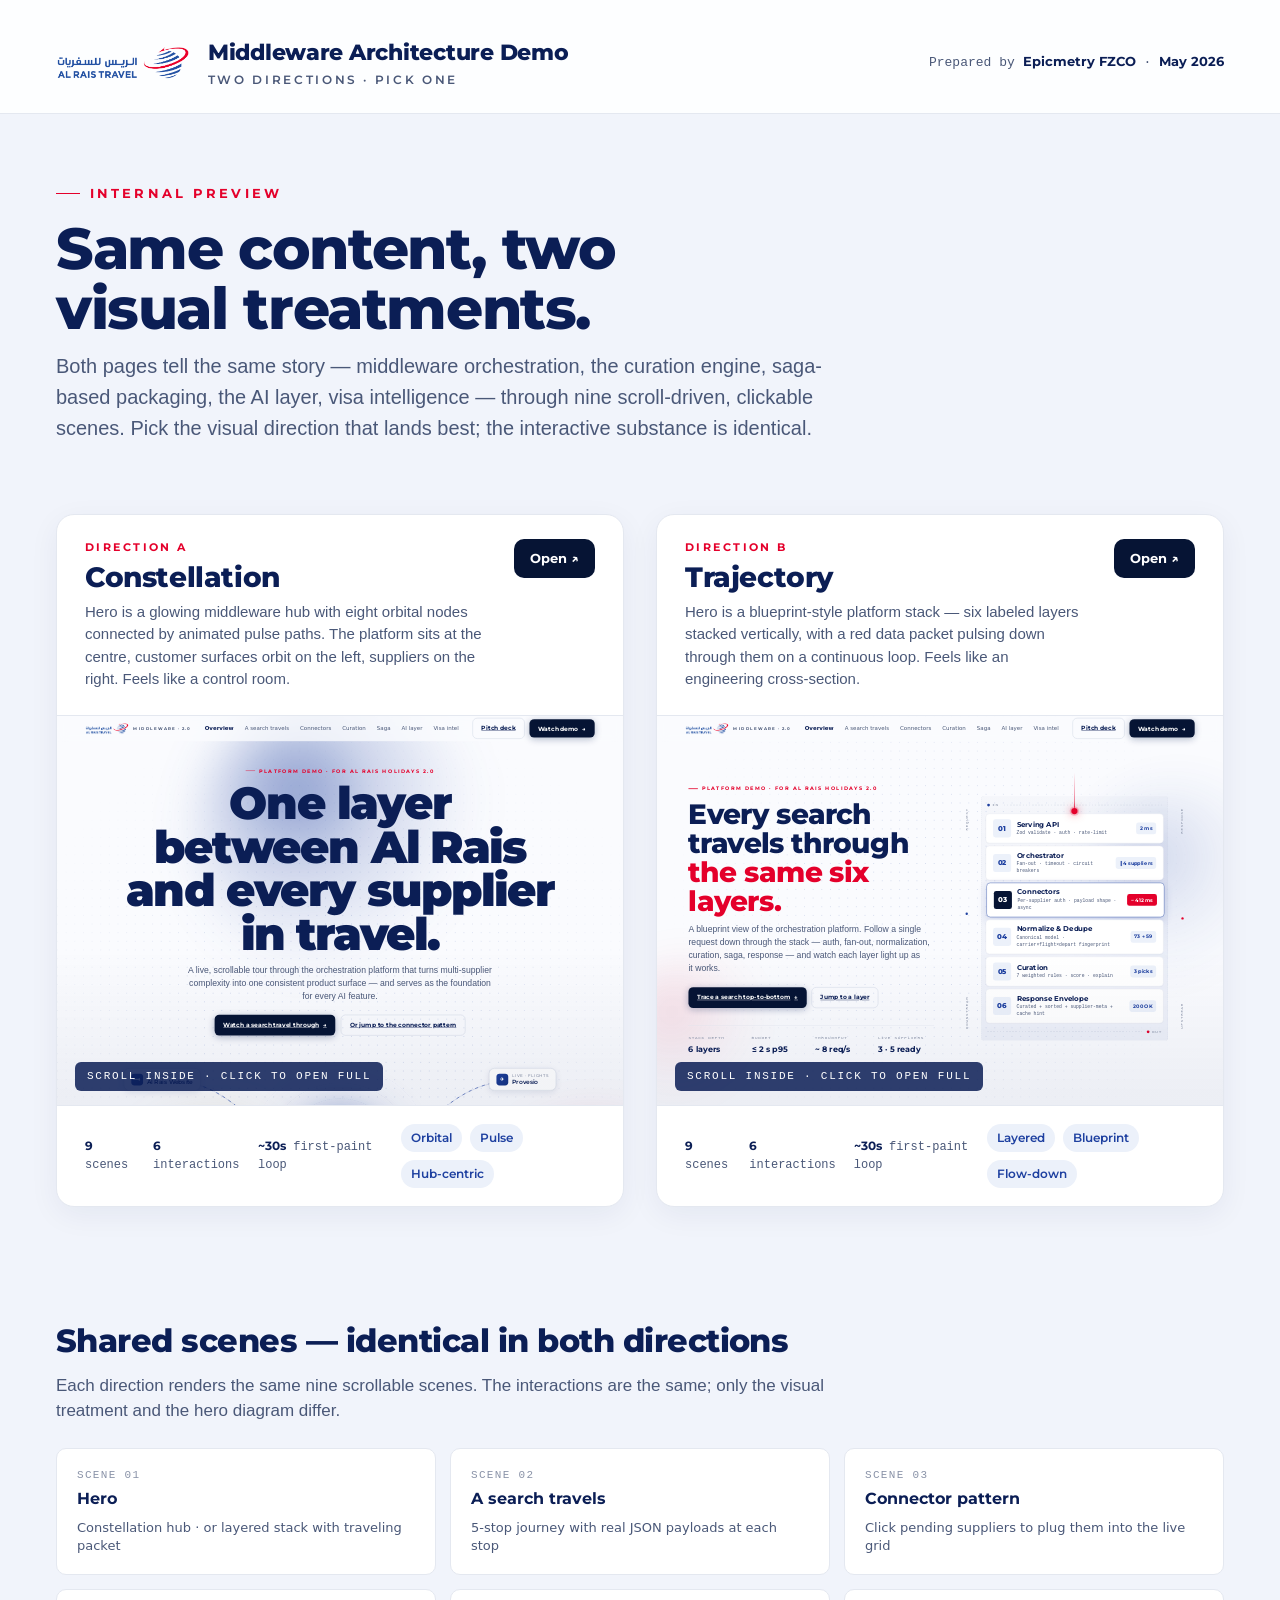
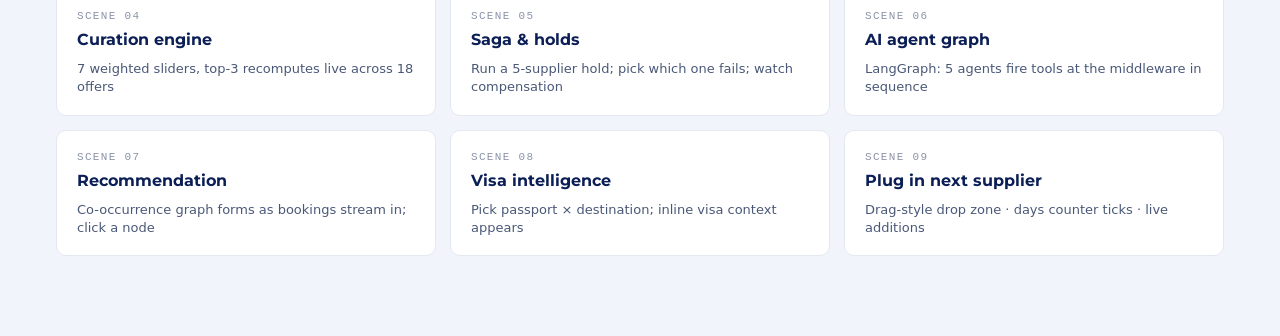
==== AlRais-Core/index.html @ 937ed370 "AlRais-Core: middleware architecture demo (Constellation + Trajectory) Side-by-side picker that embe" ====
<!doctype html>
<html lang="en">
<head>
<meta charset="utf-8">
<title>Al Rais Middleware — Two Directions</title>
<meta name="viewport" content="width=device-width,initial-scale=1">
<link rel="stylesheet" href="webpage/shared.css">
<style>
  body{ background:#F1F4FB;color:var(--ink);overflow-x:hidden; }
  .cv-top{
    padding:36px 56px 24px;
    display:flex;align-items:center;justify-content:space-between;gap:24px;flex-wrap:wrap;
    border-bottom:1px solid var(--line);background:#fff;position:sticky;top:0;z-index:10;
    backdrop-filter:blur(10px);
    background:rgba(255,255,255,0.85);
  }
  .cv-brand{ display:flex;align-items:center;gap:18px; }
  .cv-brand img{ height:34px; }
  .cv-brand h1{
    font-family:'Montserrat',sans-serif;font-weight:800;font-size:22px;letter-spacing:-0.012em;color:var(--ink);margin:0;
  }
  .cv-brand h1 small{ display:block;font-weight:600;font-size:12px;letter-spacing:0.22em;text-transform:uppercase;color:var(--mute);margin-top:2px; }
  .cv-meta{ font-family:'JetBrains Mono',ui-monospace,monospace;font-size:13px;color:var(--mute); }
  .cv-meta b{ color:var(--ink);font-family:'Montserrat',sans-serif;font-weight:700; }

  .cv-intro{
    padding:60px 56px 40px;
    max-width:1280px;margin:0 auto;
  }
  .cv-intro .eyebrow{
    font-family:'Montserrat',sans-serif;font-weight:700;font-size:13px;
    letter-spacing:0.24em;text-transform:uppercase;color:var(--red);
    display:inline-flex;align-items:center;gap:10px;
  }
  .cv-intro .eyebrow::before{ content:"";width:24px;height:1.5px;background:currentColor;display:inline-block; }
  .cv-intro h2{
    font-family:'Montserrat',sans-serif;font-weight:800;font-size:clamp(36px, 4.5vw, 64px);line-height:1.04;
    letter-spacing:-0.024em;color:var(--ink);margin:16px 0 12px;text-wrap:balance;max-width:920px;
  }
  .cv-intro p{
    font-family:'Inter',sans-serif;font-size:20px;line-height:1.55;color:var(--mute);max-width:780px;margin:0;
  }

  .cv-grid{
    padding:30px 56px 80px;
    display:grid;grid-template-columns:1fr 1fr;gap:32px;
    max-width:1840px;margin:0 auto;
  }
  .cv-card{
    background:#fff;border:1px solid var(--line);border-radius:18px;
    box-shadow:0 8px 30px rgba(11,30,85,0.06);
    overflow:hidden;
    display:flex;flex-direction:column;
    transition:transform var(--dur-base) var(--ease), box-shadow var(--dur-base) var(--ease);
  }
  .cv-card:hover{ transform:translateY(-2px);box-shadow:0 16px 40px rgba(11,30,85,0.10); }

  .cv-head{ padding:24px 28px;display:flex;align-items:flex-start;justify-content:space-between;gap:20px;border-bottom:1px solid var(--line); }
  .cv-head .tag{
    font-family:'Montserrat',sans-serif;font-weight:700;font-size:11px;letter-spacing:0.22em;text-transform:uppercase;color:var(--red);
  }
  .cv-head h3{
    font-family:'Montserrat',sans-serif;font-weight:800;font-size:28px;
    letter-spacing:-0.014em;color:var(--ink);margin:8px 0 0;line-height:1.05;
  }
  .cv-head p{
    font-family:'Inter',sans-serif;font-size:15px;color:var(--mute);margin:8px 0 0;line-height:1.5;max-width:48ch;
  }
  .cv-head .open{
    display:inline-flex;align-items:center;gap:8px;
    background:var(--ink-deep);color:#fff;border-radius:10px;
    padding:10px 16px;font-family:'Montserrat',sans-serif;font-weight:700;font-size:13px;
    text-decoration:none;
    transition:transform var(--dur-fast) var(--ease), background var(--dur-fast);
    white-space:nowrap;
  }
  .cv-head .open:hover{ background:var(--royal);transform:translateY(-1px); }

  .cv-frame{
    position:relative;background:#FAFBFE;
    aspect-ratio: 16 / 11;
    overflow:hidden;
  }
  .cv-frame iframe{
    width:1440px;height:990px;
    border:0;
    transform-origin:top left;
    /* Scale to fit container width — set via JS */
  }
  .cv-frame .overlay{
    position:absolute;inset:0;
    background:linear-gradient(180deg, rgba(11,30,85,0) 60%, rgba(11,30,85,0.06) 100%);
    pointer-events:none;
    z-index:2;
    display:flex;align-items:flex-end;justify-content:flex-start;
    padding:14px 18px;
  }
  .cv-frame .frame-tag{
    background:rgba(11,30,85,0.85);color:#fff;padding:6px 12px;border-radius:6px;
    font-family:'JetBrains Mono',ui-monospace,monospace;font-size:11px;letter-spacing:0.16em;
    text-transform:uppercase;
  }
  .cv-foot{
    padding:18px 28px;border-top:1px solid var(--line);
    display:flex;justify-content:space-between;align-items:center;gap:14px;
  }
  .cv-foot .specs{ display:flex;gap:18px;font-family:'JetBrains Mono',ui-monospace,monospace;font-size:12px;color:var(--mute); }
  .cv-foot .specs b{ color:var(--ink);font-family:'Montserrat',sans-serif;font-weight:700; }
  .cv-foot .ix{ display:flex;gap:8px;flex-wrap:wrap; }
  .cv-foot .ix span{
    background:var(--bg-tint);color:var(--royal);padding:5px 10px;border-radius:999px;
    font-family:'Montserrat',sans-serif;font-weight:600;font-size:12px;
  }

  .cv-shared{
    padding:30px 56px 80px;max-width:1280px;margin:0 auto;
  }
  .cv-shared h3{
    font-family:'Montserrat',sans-serif;font-weight:800;font-size:32px;color:var(--ink);margin:0 0 8px;letter-spacing:-0.016em;
  }
  .cv-shared p{ font-family:'Inter',sans-serif;font-size:17px;color:var(--mute);margin:0 0 24px;max-width:780px; }
  .cv-sections{
    display:grid;grid-template-columns:repeat(3,1fr);gap:14px;
  }
  .cv-sec{
    background:#fff;border:1px solid var(--line);border-radius:10px;padding:18px 20px;
    display:flex;flex-direction:column;gap:4px;
  }
  .cv-sec .nm{ font-family:'Montserrat',sans-serif;font-weight:700;font-size:16px;color:var(--ink); }
  .cv-sec .dx{ font-family:'JetBrains Mono',ui-monospace,monospace;font-size:11px;color:var(--mute-soft);letter-spacing:0.12em;text-transform:uppercase; }
  .cv-sec .ds{ font-size:13px;color:var(--mute);margin-top:4px;line-height:1.4; }

  @media (max-width: 1100px){
    .cv-grid{ grid-template-columns:1fr; }
    .cv-sections{ grid-template-columns:1fr 1fr; }
  }
  @media (max-width: 700px){
    .cv-grid,.cv-intro,.cv-shared,.cv-top{ padding-left:24px;padding-right:24px; }
    .cv-sections{ grid-template-columns:1fr; }
  }
</style>
</head>
<body>

<div class="cv-top">
  <div class="cv-brand">
    <img src="assets/logo.png" alt="Al Rais Travel">
    <h1>Middleware Architecture Demo<small>Two directions · pick one</small></h1>
  </div>
  <div class="cv-meta">
    Prepared by <b>Epicmetry FZCO</b> · <b>May 2026</b>
  </div>
</div>

<div class="cv-intro">
  <span class="eyebrow">Internal preview</span>
  <h2>Same content, two visual treatments.</h2>
  <p>
    Both pages tell the same story — middleware orchestration, the curation engine, saga-based packaging, the AI layer, visa intelligence — through nine scroll-driven, clickable scenes. Pick the visual direction that lands best; the interactive substance is identical.
  </p>
</div>

<div class="cv-grid">

  <!-- ============ A · Constellation ============ -->
  <article class="cv-card">
    <div class="cv-head">
      <div>
        <div class="tag">Direction A</div>
        <h3>Constellation</h3>
        <p>Hero is a glowing middleware hub with eight orbital nodes connected by animated pulse paths. The platform sits at the centre, customer surfaces orbit on the left, suppliers on the right. Feels like a control room.</p>
      </div>
      <a href="webpage/constellation.html" class="open">Open ↗</a>
    </div>
    <div class="cv-frame" data-frame>
      <iframe src="webpage/constellation.html" loading="lazy"></iframe>
      <div class="overlay"><span class="frame-tag">scroll inside · click to open full</span></div>
    </div>
    <div class="cv-foot">
      <div class="specs"><span><b>9</b> scenes</span><span><b>6</b> interactions</span><span><b>~30s</b> first-paint loop</span></div>
      <div class="ix"><span>Orbital</span><span>Pulse</span><span>Hub-centric</span></div>
    </div>
  </article>

  <!-- ============ B · Trajectory ============ -->
  <article class="cv-card">
    <div class="cv-head">
      <div>
        <div class="tag">Direction B</div>
        <h3>Trajectory</h3>
        <p>Hero is a blueprint-style platform stack — six labeled layers stacked vertically, with a red data packet pulsing down through them on a continuous loop. Feels like an engineering cross-section.</p>
      </div>
      <a href="webpage/trajectory.html" class="open">Open ↗</a>
    </div>
    <div class="cv-frame" data-frame>
      <iframe src="webpage/trajectory.html" loading="lazy"></iframe>
      <div class="overlay"><span class="frame-tag">scroll inside · click to open full</span></div>
    </div>
    <div class="cv-foot">
      <div class="specs"><span><b>9</b> scenes</span><span><b>6</b> interactions</span><span><b>~30s</b> first-paint loop</span></div>
      <div class="ix"><span>Layered</span><span>Blueprint</span><span>Flow-down</span></div>
    </div>
  </article>

</div>

<div class="cv-shared">
  <h3>Shared scenes — identical in both directions</h3>
  <p>Each direction renders the same nine scrollable scenes. The interactions are the same; only the visual treatment and the hero diagram differ.</p>
  <div class="cv-sections">
    <div class="cv-sec"><div class="dx">scene 01</div><div class="nm">Hero</div><div class="ds">Constellation hub · or layered stack with traveling packet</div></div>
    <div class="cv-sec"><div class="dx">scene 02</div><div class="nm">A search travels</div><div class="ds">5-stop journey with real JSON payloads at each stop</div></div>
    <div class="cv-sec"><div class="dx">scene 03</div><div class="nm">Connector pattern</div><div class="ds">Click pending suppliers to plug them into the live grid</div></div>
    <div class="cv-sec"><div class="dx">scene 04</div><div class="nm">Curation engine</div><div class="ds">7 weighted sliders, top-3 recomputes live across 18 offers</div></div>
    <div class="cv-sec"><div class="dx">scene 05</div><div class="nm">Saga &amp; holds</div><div class="ds">Run a 5-supplier hold; pick which one fails; watch compensation</div></div>
    <div class="cv-sec"><div class="dx">scene 06</div><div class="nm">AI agent graph</div><div class="ds">LangGraph: 5 agents fire tools at the middleware in sequence</div></div>
    <div class="cv-sec"><div class="dx">scene 07</div><div class="nm">Recommendation</div><div class="ds">Co-occurrence graph forms as bookings stream in; click a node</div></div>
    <div class="cv-sec"><div class="dx">scene 08</div><div class="nm">Visa intelligence</div><div class="ds">Pick passport × destination; inline visa context appears</div></div>
    <div class="cv-sec"><div class="dx">scene 09</div><div class="nm">Plug in next supplier</div><div class="ds">Drag-style drop zone · days counter ticks · live additions</div></div>
  </div>
</div>

<script>
  // Scale iframes to fit their container so they always render at 1440px design width
  function fitFrames(){
    document.querySelectorAll('[data-frame]').forEach(frame => {
      const iframe = frame.querySelector('iframe');
      const w = frame.clientWidth;
      const scale = w / 1440;
      iframe.style.transform = `scale(${scale})`;
      iframe.style.width = '1440px';
      iframe.style.height = (frame.clientHeight / scale) + 'px';
    });
  }
  window.addEventListener('load', fitFrames);
  window.addEventListener('resize', fitFrames);
  // Refit after iframe loads (content may shift)
  document.querySelectorAll('[data-frame] iframe').forEach(iframe => {
    iframe.addEventListener('load', fitFrames);
  });
  fitFrames();
</script>

</body>
</html>
---- AlRais-Core/webpage/shared.css ----
/* =========================================================
   Al Rais Middleware Demo — shared tokens, utilities, primitives
   ========================================================= */

@import url('../ar-tokens.css');

:root{
  --bg:           #FAFBFE;
  --bg-soft:      #F3F6FC;
  --bg-tint:      #ECF1FA;
  --ink:          #0B1E55;
  --ink-deep:     #061434;
  --royal:        #1E40A0;
  --royal-deep:   #15327E;
  --sky:          #6E92BD;
  --sky-soft:     #B4C9E2;
  --red:          #E4002B;
  --red-deep:     #B40020;
  --gold:         #AC8400;
  --gold-soft:    #E8D7A1;
  --line:         #E4E8F0;
  --line-strong:  #C9D1E0;
  --mute:         #4A5878;
  --mute-soft:    #8A93A8;

  /* type scale */
  --t-mega:    clamp(56px, 8vw, 128px);
  --t-display: clamp(44px, 5.5vw, 84px);
  --t-h1:      clamp(36px, 4vw, 64px);
  --t-h2:      clamp(28px, 2.6vw, 40px);
  --t-h3:      24px;
  --t-body:    18px;
  --t-small:   15px;
  --t-mono:    14px;
  --t-eyebrow: 13px;

  --pad-x: clamp(24px, 5vw, 96px);
  --pad-y: clamp(80px, 10vw, 140px);

  --r-sm: 8px;
  --r-md: 14px;
  --r-lg: 20px;
  --r-pill: 999px;

  --dur-fast: 180ms;
  --dur-base: 320ms;
  --dur-slow: 720ms;
  --ease: cubic-bezier(0.2, 0.7, 0.2, 1);
}

*,*::before,*::after{ box-sizing:border-box; }
html,body{
  margin:0;padding:0;
  font-family:'Inter', system-ui, sans-serif;
  font-size:var(--t-body);
  line-height:1.5;
  color:var(--ink);
  background:var(--bg);
  -webkit-font-smoothing:antialiased;
  -moz-osx-font-smoothing:grayscale;
  scroll-behavior:smooth;
}
img,svg{ display:block;max-width:100%; }
button{ font-family:inherit;cursor:pointer;border:0;background:transparent;color:inherit;font-size:inherit;padding:0; }

/* ---------- Backgrounds ---------- */
.dot-grid{
  position:absolute;inset:0;pointer-events:none;
  background-image: radial-gradient(circle at 1px 1px, rgba(30,64,160,0.16) 1px, transparent 0);
  background-size: 22px 22px;
  mask-image: radial-gradient(circle at 50% 50%, #000 30%, transparent 80%);
  -webkit-mask-image: radial-gradient(circle at 50% 50%, #000 30%, transparent 80%);
}
.dot-grid.dense{
  background-image: radial-gradient(circle at 1px 1px, rgba(30,64,160,0.22) 1px, transparent 0);
  background-size: 14px 14px;
}
.dot-grid.sparse{
  background-size: 32px 32px;
}
.glow-blob{
  position:absolute;border-radius:50%;
  background:radial-gradient(circle at 35% 35%, rgba(30,64,160,0.55) 0%, rgba(30,64,160,0.18) 30%, transparent 70%);
  filter:blur(60px);pointer-events:none;
}
.glow-blob.red{ background:radial-gradient(circle at 35% 35%, rgba(228,0,43,0.42) 0%, rgba(228,0,43,0.15) 30%, transparent 70%); }
.glow-blob.gold{ background:radial-gradient(circle at 35% 35%, rgba(232,215,161,0.55) 0%, rgba(172,132,0,0.20) 30%, transparent 70%); }

/* ---------- Type utilities ---------- */
.eyebrow{
  font-family:'Montserrat', sans-serif;
  font-weight:700;font-size:var(--t-eyebrow);
  letter-spacing:0.24em;text-transform:uppercase;
  color:var(--red);
  display:inline-flex;align-items:center;gap:10px;
}
.eyebrow::before{
  content:"";width:24px;height:1.5px;background:currentColor;display:inline-block;
}
.eyebrow.subtle{ color:var(--mute); }

.h-display{
  font-family:'Montserrat', sans-serif;
  font-weight:800;font-size:var(--t-display);line-height:1.02;
  letter-spacing:-0.028em;color:var(--ink);margin:0;
  text-wrap:balance;
}
.h-mega{
  font-family:'Montserrat', sans-serif;
  font-weight:900;font-size:var(--t-mega);line-height:0.96;
  letter-spacing:-0.035em;color:var(--ink);margin:0;
}
.h-1{
  font-family:'Montserrat', sans-serif;
  font-weight:800;font-size:var(--t-h1);line-height:1.05;
  letter-spacing:-0.024em;color:var(--ink);margin:0;
  text-wrap:balance;
}
.h-2{
  font-family:'Montserrat', sans-serif;
  font-weight:700;font-size:var(--t-h2);line-height:1.15;
  letter-spacing:-0.018em;color:var(--ink);margin:0;
  text-wrap:balance;
}
.lede{
  font-family:'Inter', sans-serif;font-weight:400;
  font-size:22px;line-height:1.5;color:var(--mute);
  max-width:64ch;margin:0;text-wrap:pretty;
}
.mono{
  font-family:'JetBrains Mono', 'SF Mono', 'Cascadia Mono', ui-monospace, monospace;
  font-size:var(--t-mono);
}

/* ---------- Scene layout ---------- */
.scene{
  position:relative;
  padding:var(--pad-y) var(--pad-x);
  overflow:hidden;
}
.scene-inner{
  position:relative;
  max-width:1280px;margin:0 auto;
}
.scene > * { position:relative;z-index:1; }
.scene .dot-grid,.scene .glow-blob,.scene .particles{ position:absolute;z-index:0; }
.scene--dark{ background:linear-gradient(180deg, #061434 0%, #0B1E55 50%, #15327E 100%); color:#fff; }
.scene--dark .h-display,.scene--dark .h-1,.scene--dark .h-2,.scene--dark .h-mega{ color:#fff; }
.scene--dark .lede{ color:rgba(255,255,255,0.78); }
.scene--dark .eyebrow.subtle{ color:rgba(255,255,255,0.6); }

/* ---------- Cards / pills / nodes ---------- */
.card{
  background:#fff;border:1px solid var(--line);border-radius:var(--r-md);
  box-shadow:0 1px 2px rgba(11,30,85,0.04), 0 8px 30px rgba(11,30,85,0.06);
}
.pill{
  display:inline-flex;align-items:center;gap:8px;
  padding:8px 14px;border-radius:var(--r-pill);
  background:#fff;border:1px solid var(--line-strong);
  font-family:'Montserrat', sans-serif;font-weight:600;font-size:14px;color:var(--ink);
}
.pill .dot{ width:8px;height:8px;border-radius:50%;background:var(--royal); }
.pill.live .dot{ background:#1B8A4B;box-shadow:0 0 0 4px rgba(27,138,75,0.18); }
.pill.warn .dot{ background:#D08400; }
.pill.danger .dot{ background:var(--red);box-shadow:0 0 0 4px rgba(228,0,43,0.18); }
.pill.dim{ opacity:0.62; }

.node{
  position:absolute;background:#fff;
  border:1.5px solid var(--line-strong);border-radius:var(--r-md);
  padding:12px 18px;display:flex;align-items:center;gap:10px;
  box-shadow:0 4px 16px rgba(11,30,85,0.10);
  font-family:'Montserrat', sans-serif;font-weight:600;font-size:15px;color:var(--ink);
  transition:transform var(--dur-base) var(--ease), box-shadow var(--dur-base) var(--ease);
}
.node .ic{
  width:30px;height:30px;border-radius:8px;
  background:linear-gradient(135deg, var(--royal), var(--royal-deep));
  color:#fff;display:grid;place-items:center;font-size:14px;
  flex-shrink:0;
}
.node .ic.red{ background:linear-gradient(135deg, var(--red), var(--red-deep)); }
.node .ic.gold{ background:linear-gradient(135deg, var(--gold-soft), var(--gold));color:#fff; }
.node .ic.sky{ background:linear-gradient(135deg, var(--sky-soft), var(--sky));color:#fff; }
.node .lbl{ display:flex;flex-direction:column;line-height:1.2; }
.node .lbl small{ font-size:11px;color:var(--mute-soft);font-weight:500;letter-spacing:0.08em;text-transform:uppercase; }

/* ---------- Buttons ---------- */
.btn{
  display:inline-flex;align-items:center;gap:10px;
  padding:14px 22px;border-radius:12px;
  font-family:'Montserrat', sans-serif;font-weight:700;font-size:15px;
  letter-spacing:0.02em;
  transition:transform var(--dur-fast) var(--ease), box-shadow var(--dur-fast) var(--ease), background var(--dur-fast) var(--ease);
}
.btn-primary{ background:var(--ink-deep);color:#fff;box-shadow:0 4px 20px rgba(11,30,85,0.30); }
.btn-primary:hover{ transform:translateY(-1px);box-shadow:0 8px 28px rgba(11,30,85,0.35); }
.btn-ghost{ background:transparent;color:var(--ink);border:1.5px solid var(--line-strong); }
.btn-ghost:hover{ background:#fff;border-color:var(--royal); }
.btn .arrow{ transition:transform var(--dur-fast) var(--ease); }
.btn:hover .arrow{ transform:translateX(4px); }

/* ---------- Scroll reveal helper ---------- */
.reveal{ opacity:0;transform:translateY(28px);transition:opacity 720ms var(--ease), transform 720ms var(--ease); }
.reveal.in{ opacity:1;transform:translateY(0); }
.reveal.d1{ transition-delay:80ms; }
.reveal.d2{ transition-delay:160ms; }
.reveal.d3{ transition-delay:240ms; }
.reveal.d4{ transition-delay:320ms; }
.reveal.d5{ transition-delay:400ms; }
.reveal.d6{ transition-delay:480ms; }

/* ---------- Animated dashed pulse (for SVG connectors) ---------- */
.pulse-path{
  stroke-dasharray:6 12;
  animation:dash-flow 1.6s linear infinite;
}
@keyframes dash-flow{ to{ stroke-dashoffset:-180; } }

.pulse-dot{ animation:dot-glow 2.2s var(--ease) infinite; }
@keyframes dot-glow{
  0%,100%{ filter:drop-shadow(0 0 4px rgba(30,64,160,0.55)); }
  50%{ filter:drop-shadow(0 0 14px rgba(30,64,160,0.9)); }
}

.float{ animation:float 6s var(--ease) infinite; }
@keyframes float{
  0%,100%{ transform:translateY(0); }
  50%{ transform:translateY(-8px); }
}
.float.delay-1{ animation-delay:1.5s; }
.float.delay-2{ animation-delay:3s; }
.float.delay-3{ animation-delay:4.5s; }

/* ---------- Top nav ---------- */
.topbar{
  position:fixed;top:0;left:0;right:0;height:64px;z-index:100;
  display:flex;align-items:center;justify-content:space-between;
  padding:0 var(--pad-x);
  background:rgba(250,251,254,0.78);
  backdrop-filter:blur(14px);
  -webkit-backdrop-filter:blur(14px);
  border-bottom:1px solid rgba(228,232,240,0);
  transition:border-color var(--dur-base) var(--ease), background var(--dur-base) var(--ease);
}
.topbar.scrolled{ border-bottom-color:var(--line); }
.topbar .brand{ display:flex;align-items:center;gap:12px; }
.topbar .brand img{ height:28px; }
.topbar .brand small{ font-family:'Montserrat', sans-serif;font-weight:700;font-size:11px;letter-spacing:0.22em;text-transform:uppercase;color:var(--mute); }
.topbar .links{ display:flex;align-items:center;gap:28px;font-size:14px;color:var(--mute);font-weight:500; }
.topbar .links a{ color:var(--mute);text-decoration:none;transition:color var(--dur-fast); }
.topbar .links a:hover{ color:var(--ink); }
.topbar .links .active{ color:var(--ink);font-weight:600; }
.topbar .actions{ display:flex;align-items:center;gap:12px; }

/* ---------- Code block (small) ---------- */
.code{
  background:#061434;color:#9DB6E8;
  border-radius:10px;padding:18px 20px;
  font-family:'JetBrains Mono','SF Mono',ui-monospace,monospace;
  font-size:13px;line-height:1.7;
  overflow:hidden;
  border:1px solid rgba(255,255,255,0.08);
}
.code .k{ color:#E4D29D; }
.code .s{ color:#9DC59A; }
.code .n{ color:#F5A878; }
.code .c{ color:#5C7AAF;font-style:italic; }
.code .t{ color:#7FC59A; }
.code .p{ color:#5C7AAF; }
.code .w{ color:#fff; }

/* ---------- Tag chip (for keys/values) ---------- */
.kv{ display:inline-flex;gap:6px;align-items:center;font-family:'JetBrains Mono',ui-monospace,monospace;font-size:13px;color:var(--mute); }
.kv b{ color:var(--ink);font-weight:600;font-family:'Montserrat', sans-serif; }

/* ---------- Tooltip ---------- */
.tooltip{
  position:absolute;background:#fff;border:1px solid var(--line);border-radius:10px;
  padding:8px 12px;font-size:12px;font-weight:600;color:var(--ink);
  box-shadow:0 6px 20px rgba(11,30,85,0.14);
  white-space:nowrap;pointer-events:none;
  font-family:'Montserrat', sans-serif;
}
.tooltip::after{
  content:"";position:absolute;width:8px;height:8px;background:#fff;
  border-right:1px solid var(--line);border-bottom:1px solid var(--line);
  transform:rotate(45deg);left:50%;bottom:-5px;margin-left:-4px;
}
.tooltip.right::after{ left:auto;right:14px;margin-left:0; }

/* ---------- Particles container ---------- */
.particles{ position:absolute;inset:0;pointer-events:none;overflow:hidden;z-index:0; }
.particles span{
  position:absolute;width:4px;height:4px;border-radius:50%;
  background:radial-gradient(circle, rgba(30,64,160,0.7) 0%, rgba(30,64,160,0) 70%);
  animation: drift linear infinite;
}
@keyframes drift{
  0%{ transform:translateY(0) scale(1);opacity:0; }
  10%{ opacity:1; }
  90%{ opacity:1; }
  100%{ transform:translateY(-100vh) scale(0.6);opacity:0; }
}

/* ---------- Section header ---------- */
.section-head{ display:flex;flex-direction:column;gap:16px;margin-bottom:56px;max-width:880px; }
.section-head .eyebrow{ align-self:flex-start; }

/* ---------- Section idx badge ---------- */
.sec-idx{
  position:absolute;top:var(--pad-y);right:var(--pad-x);
  font-family:'JetBrains Mono',ui-monospace,monospace;
  font-size:13px;color:var(--mute-soft);letter-spacing:0.2em;
  font-weight:500;
  z-index:2;
}
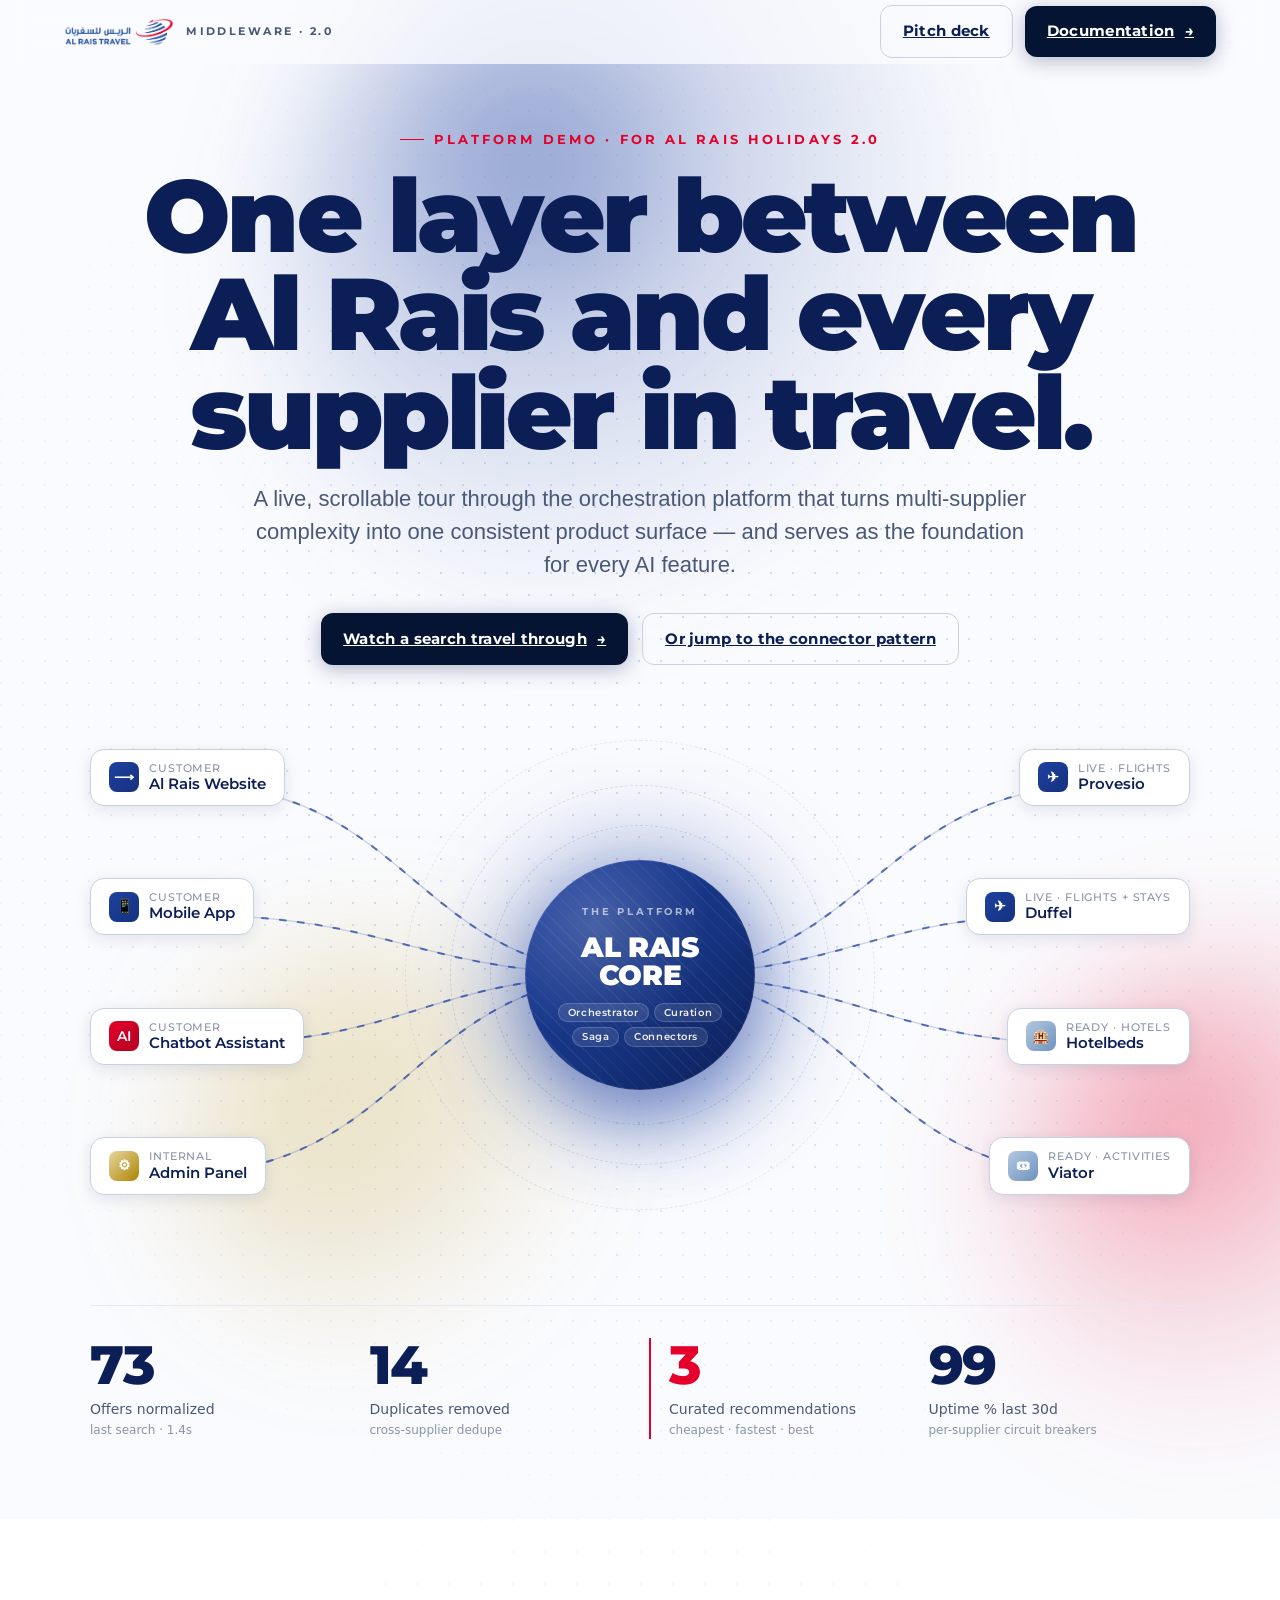
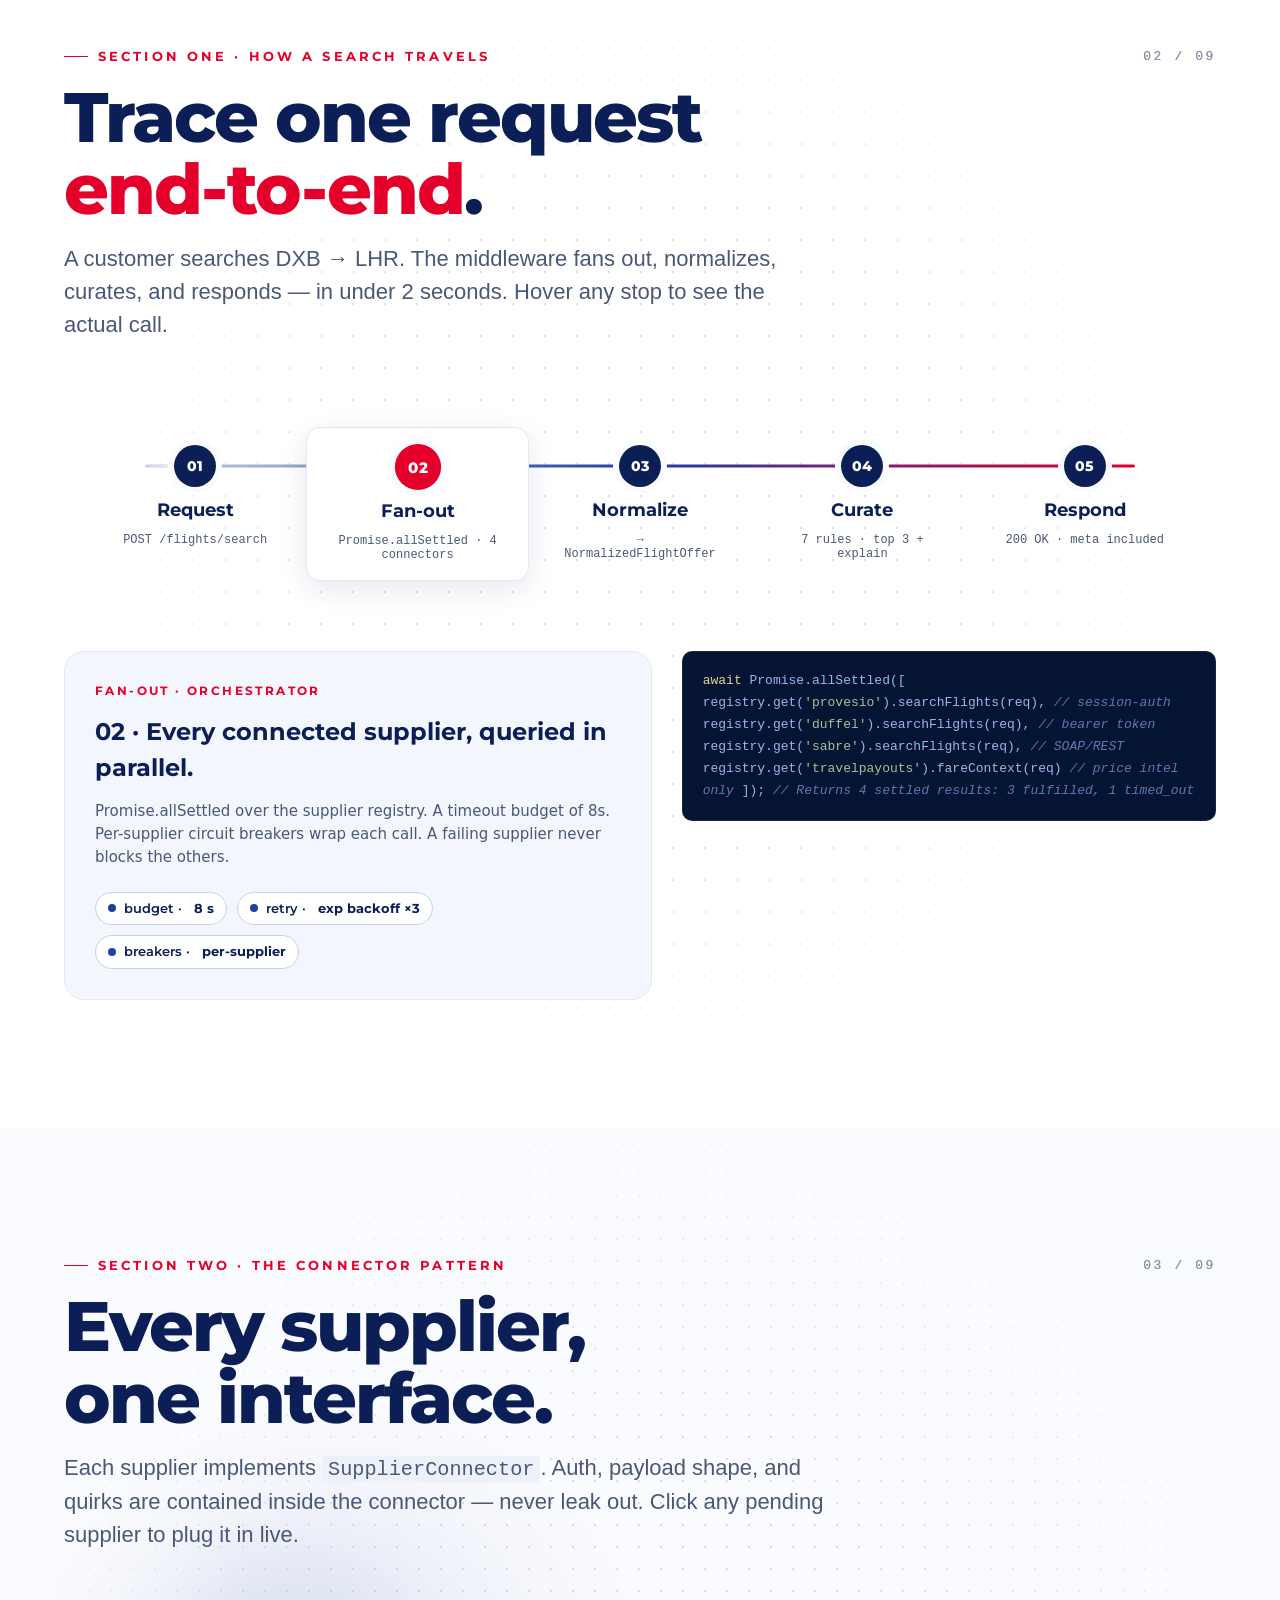
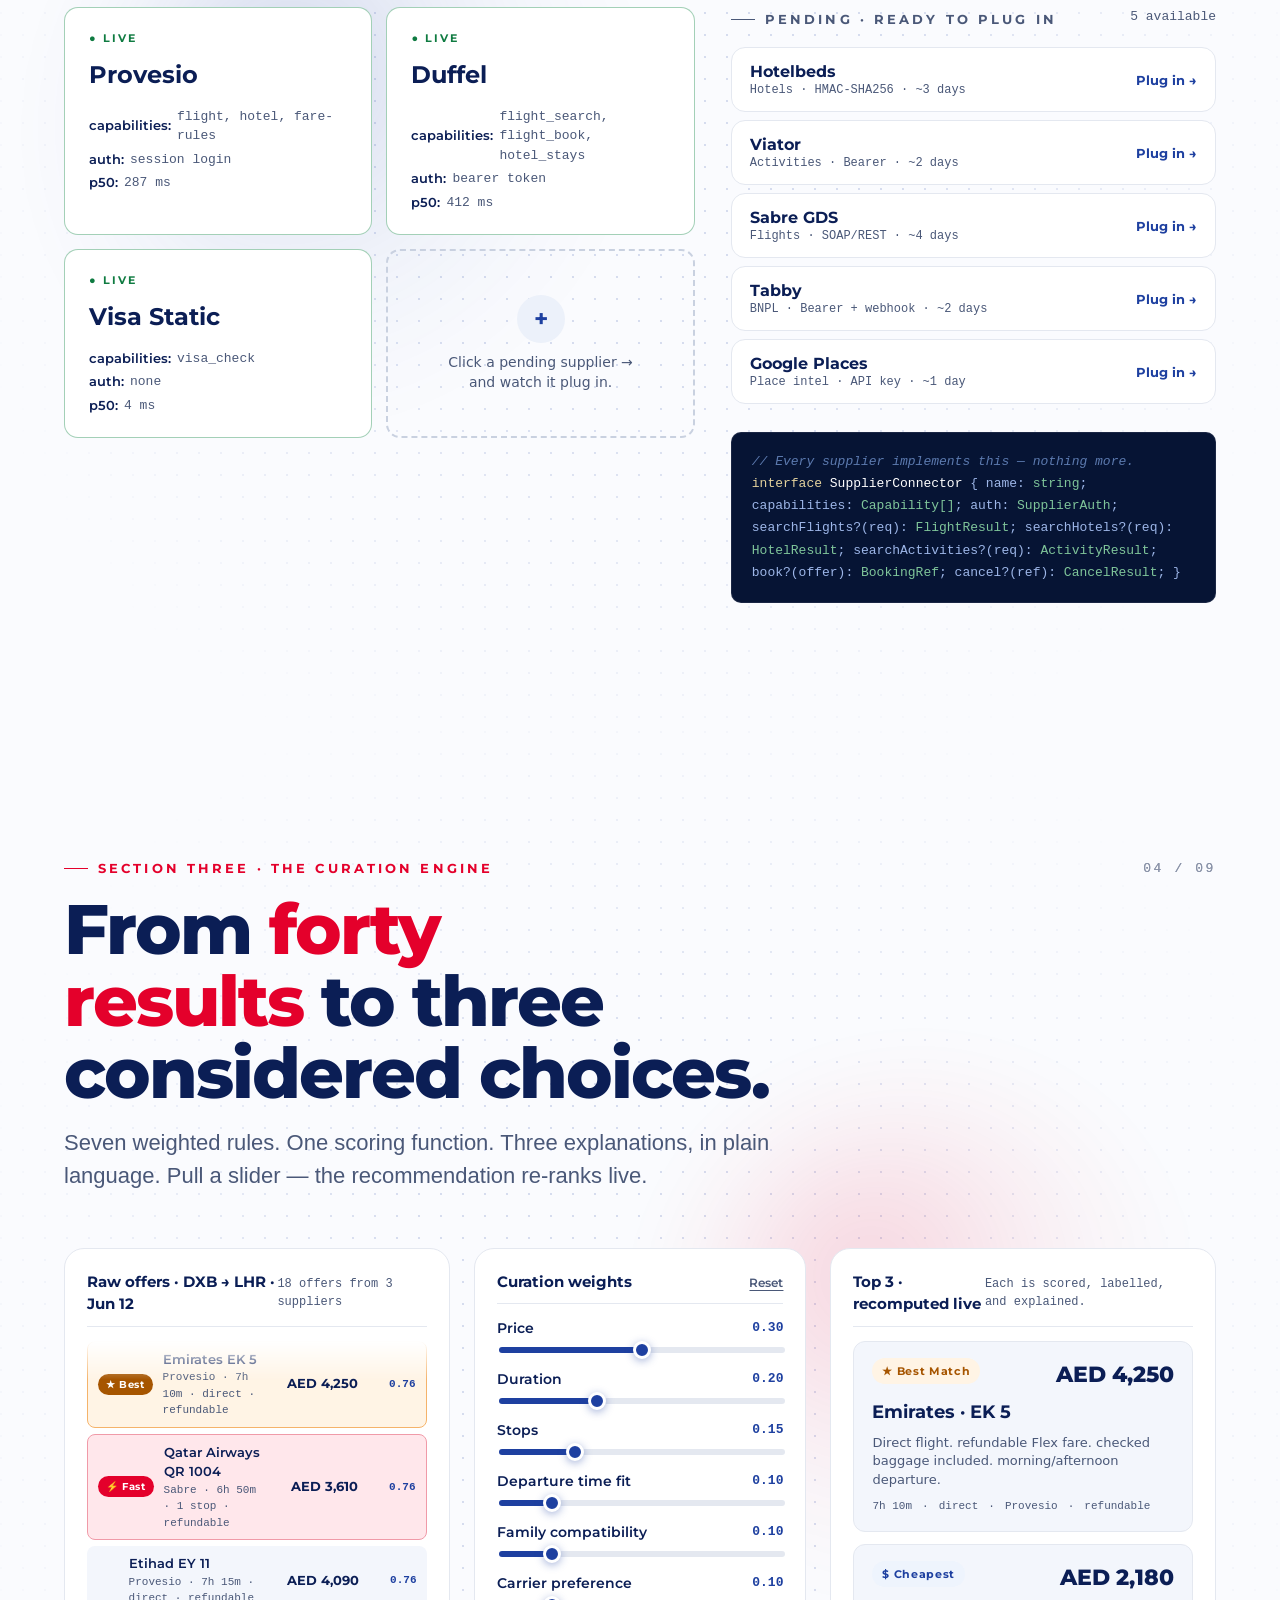
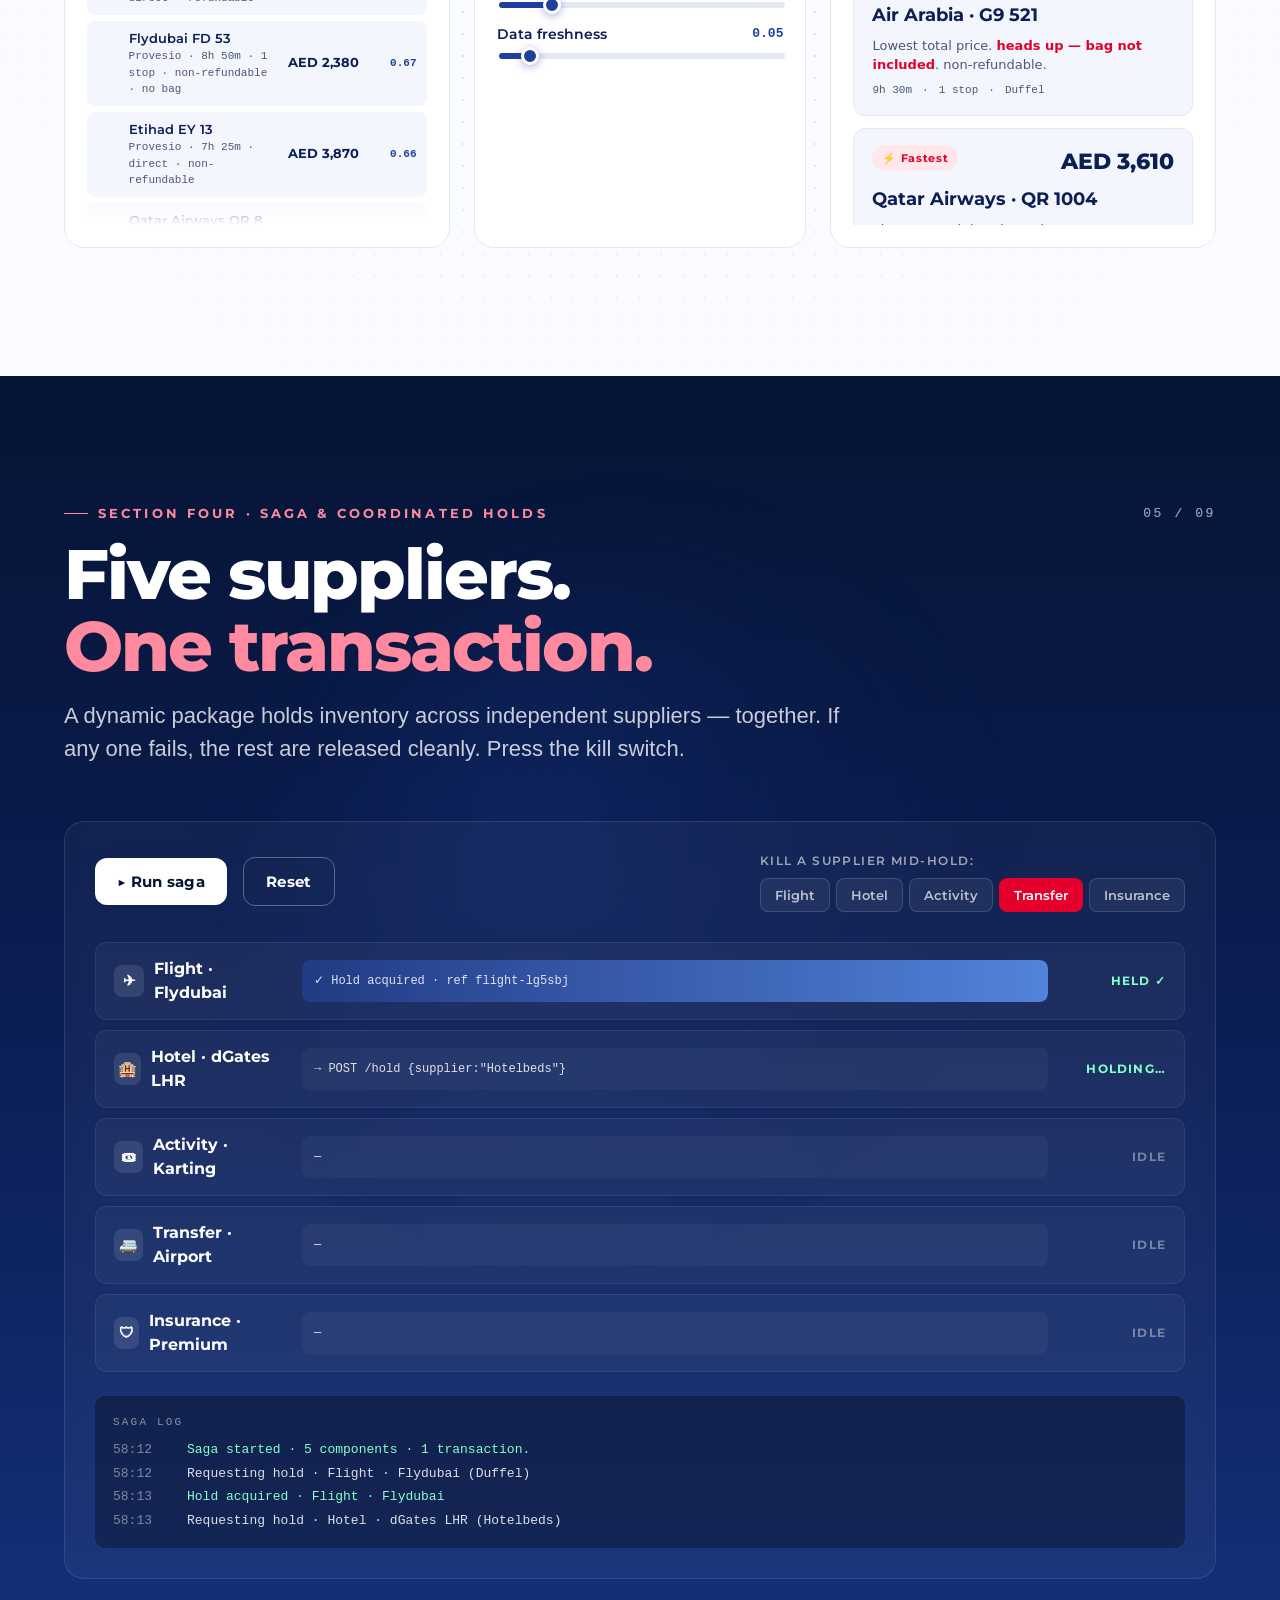
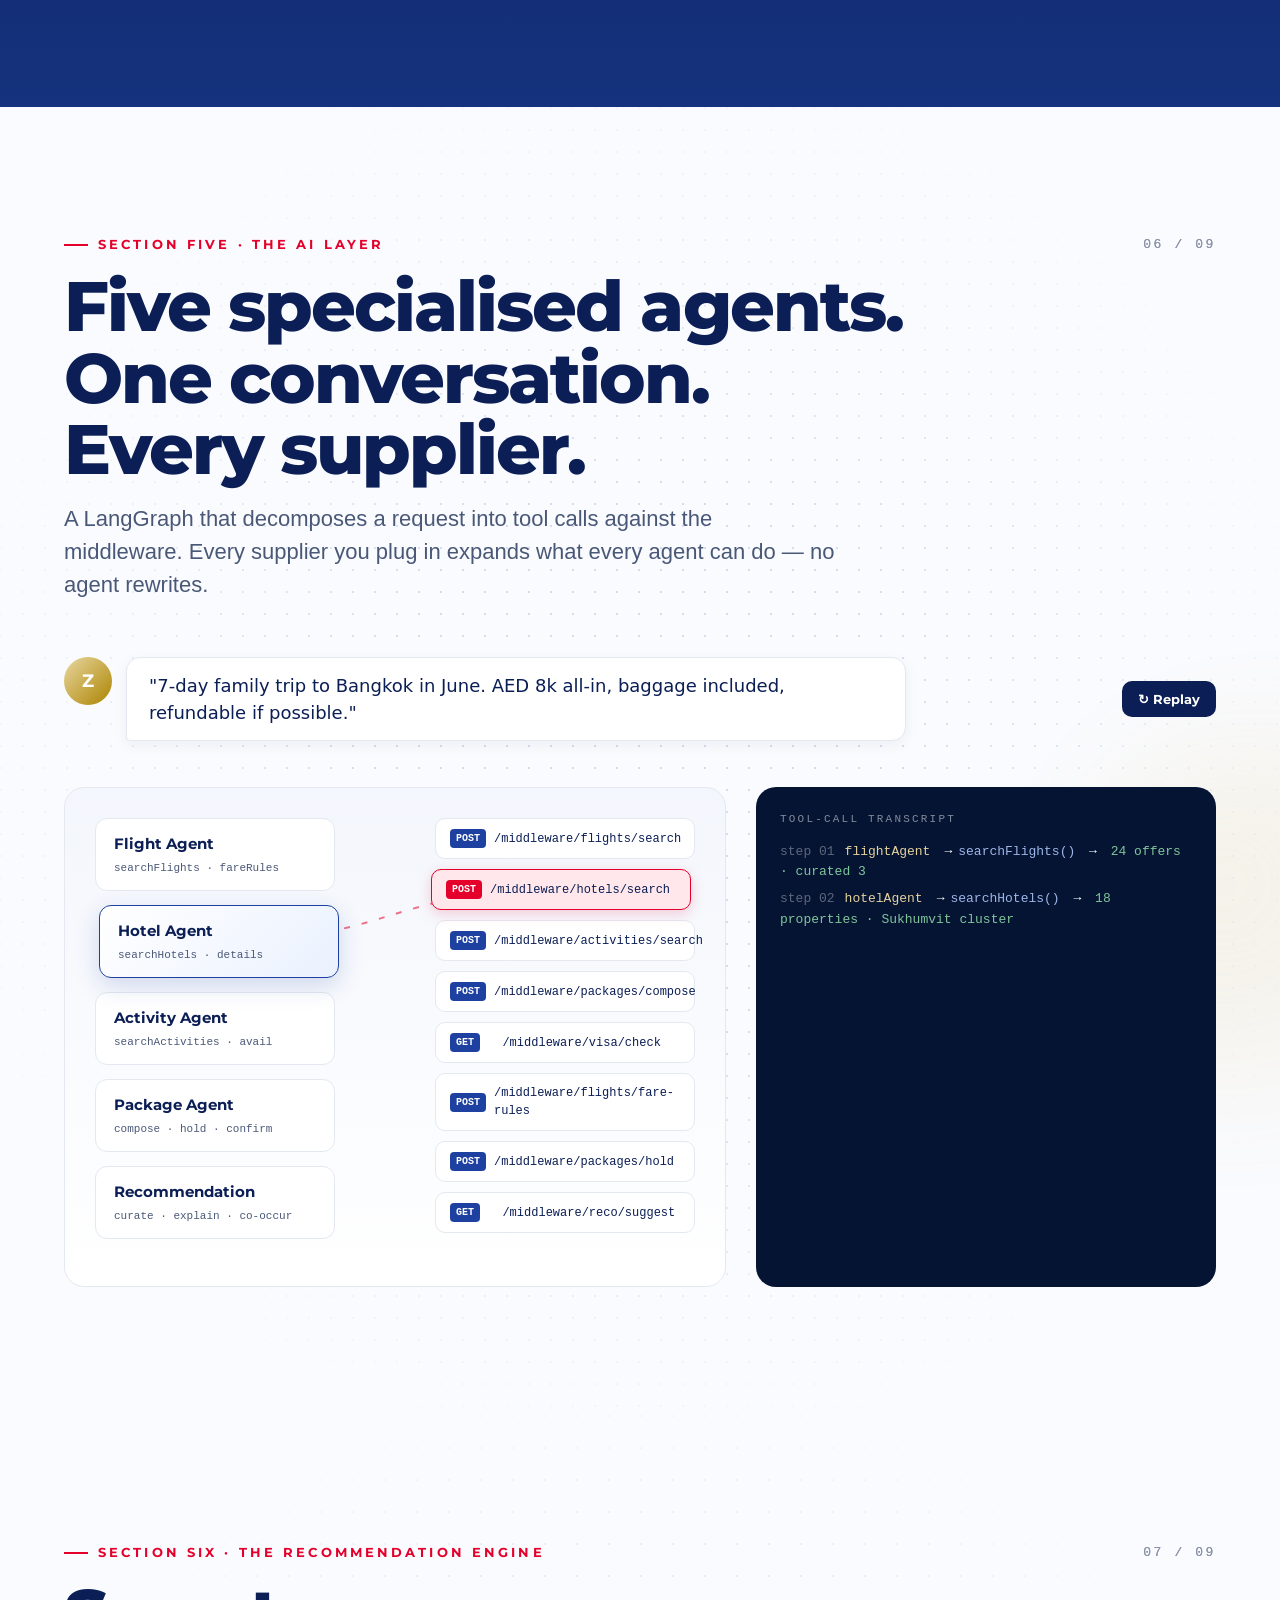
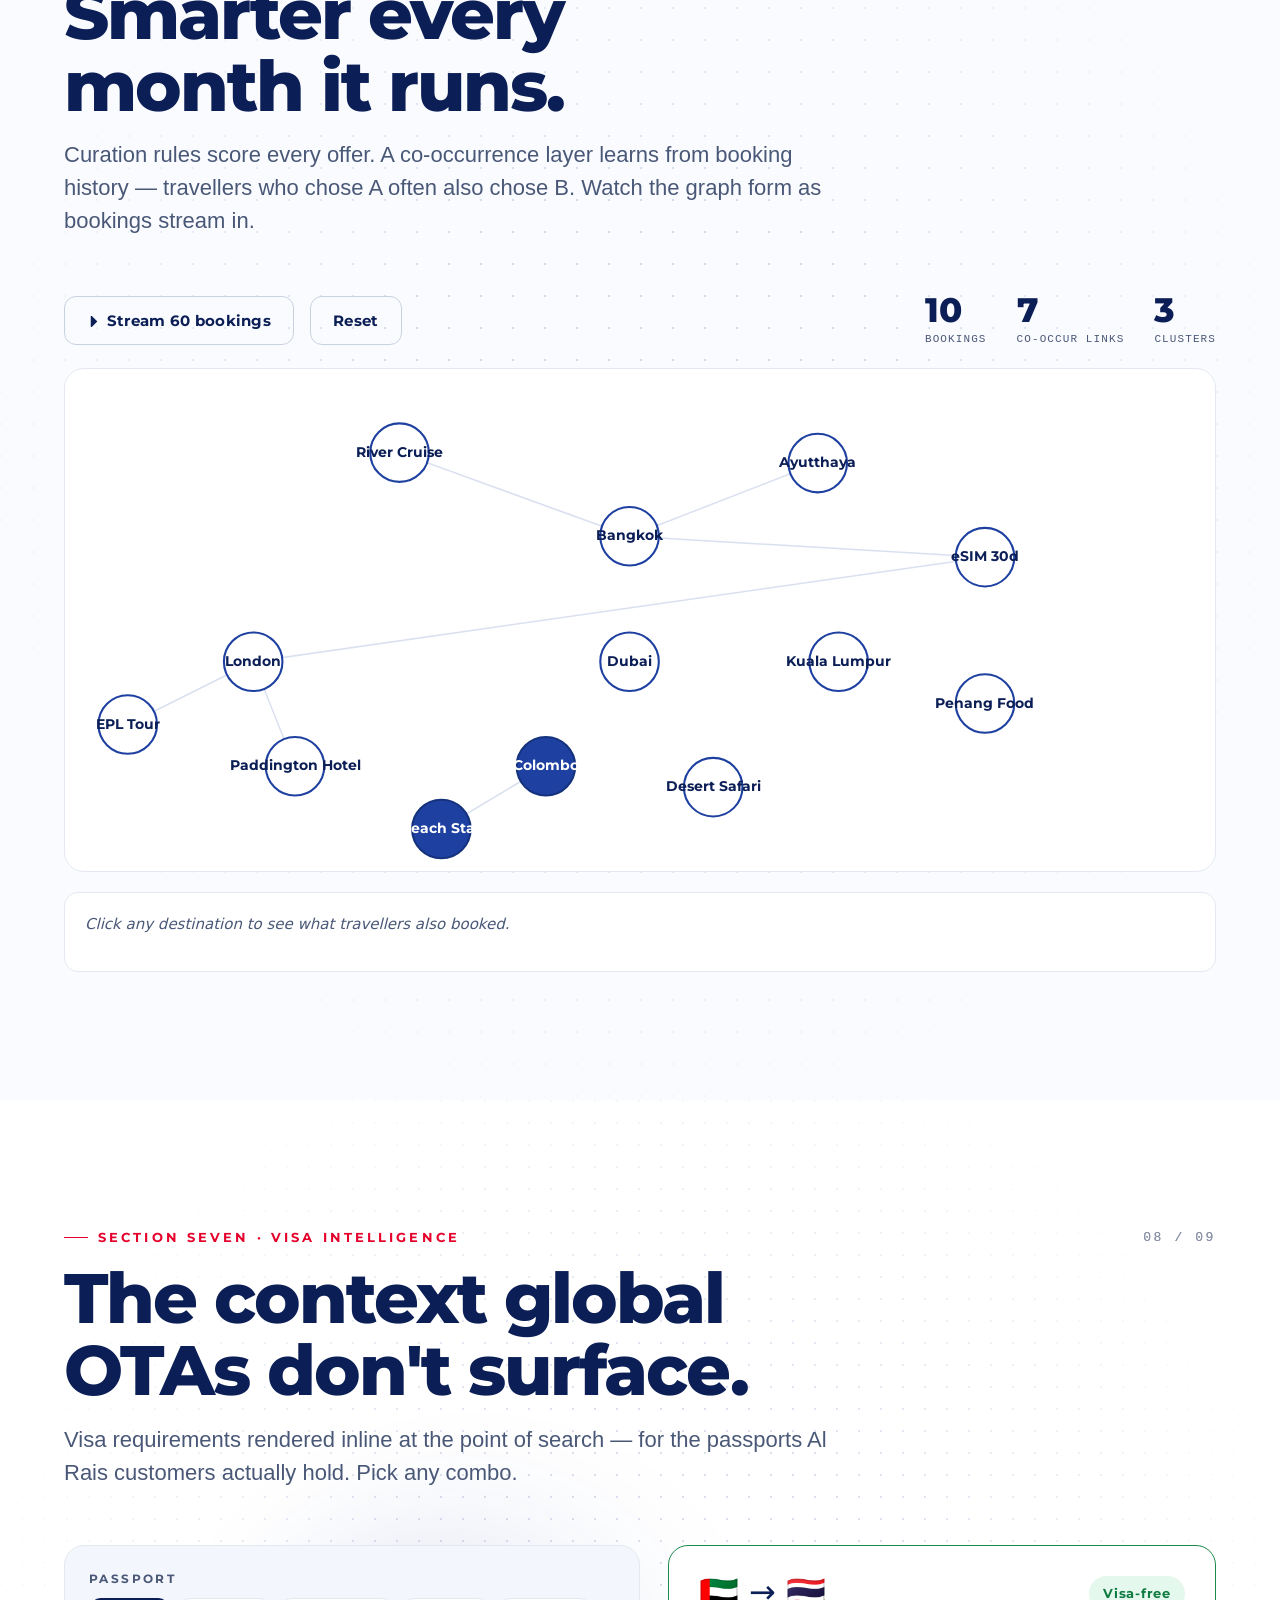
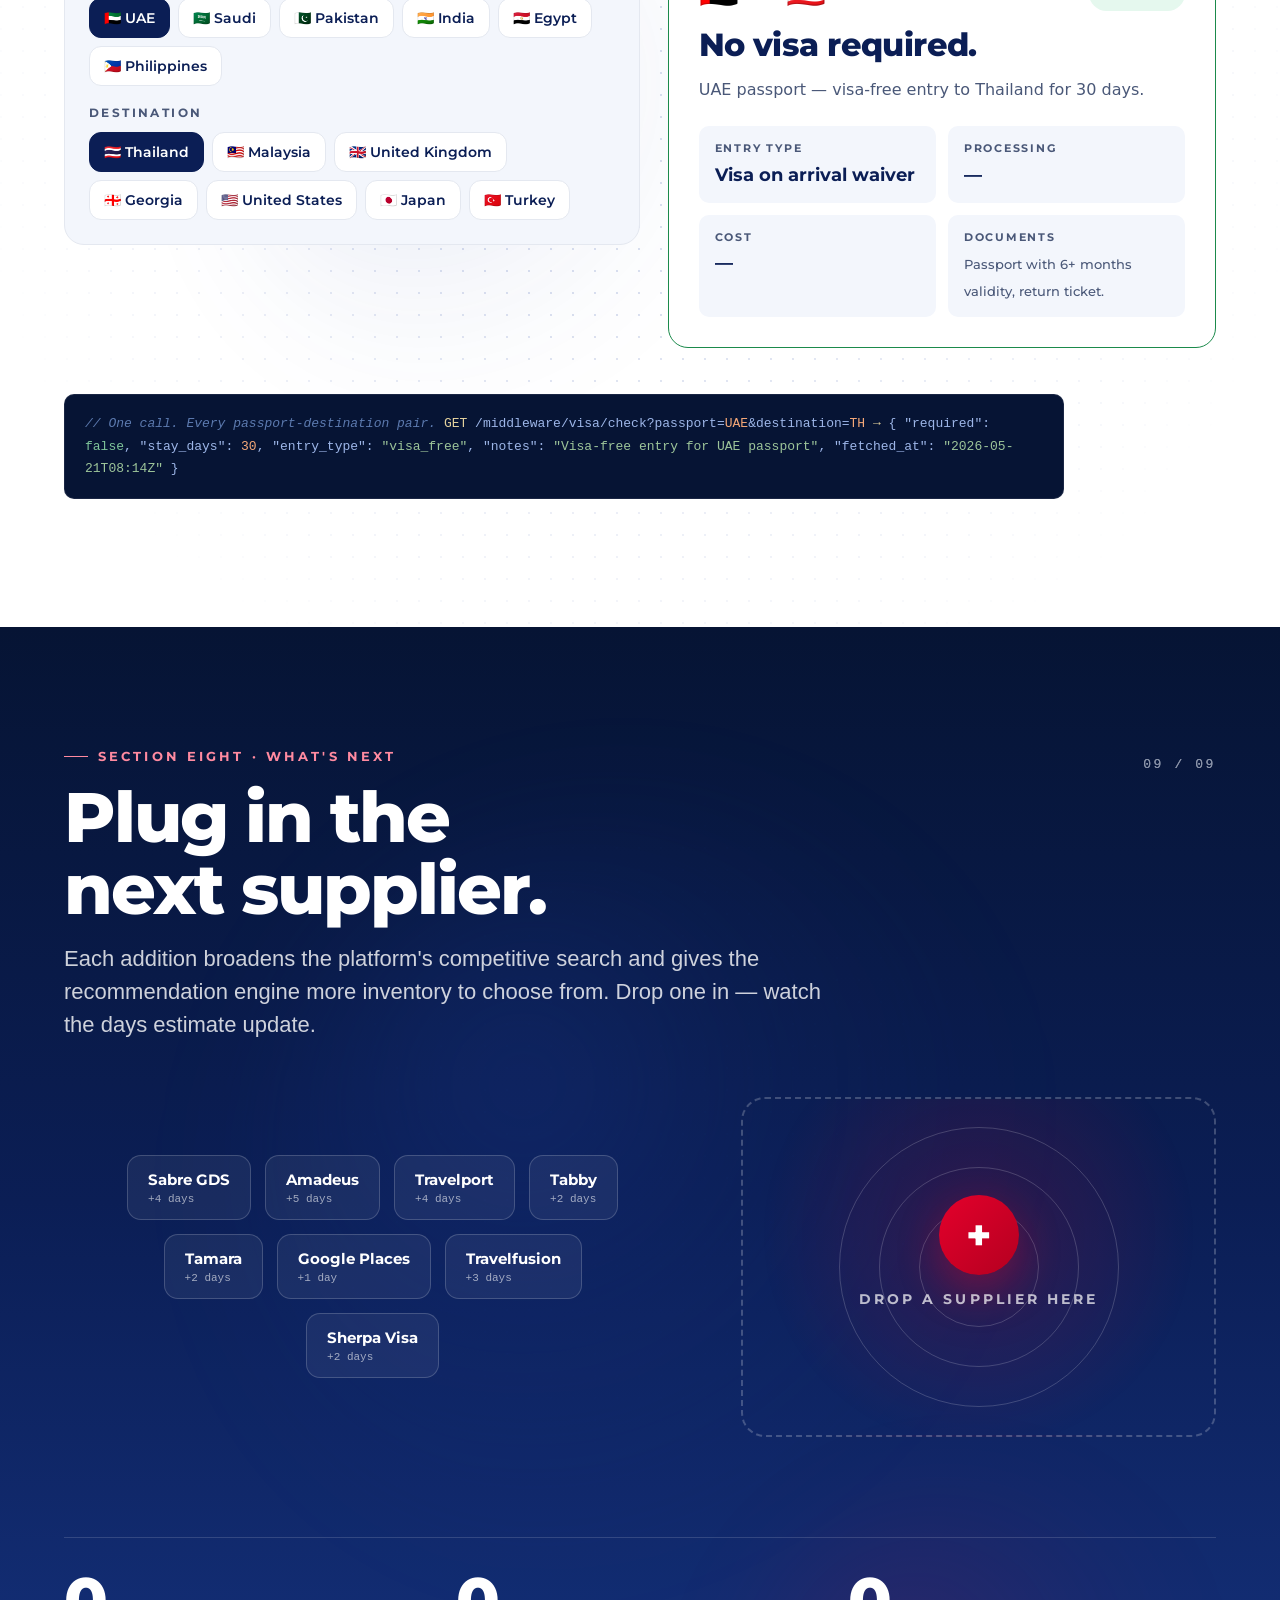
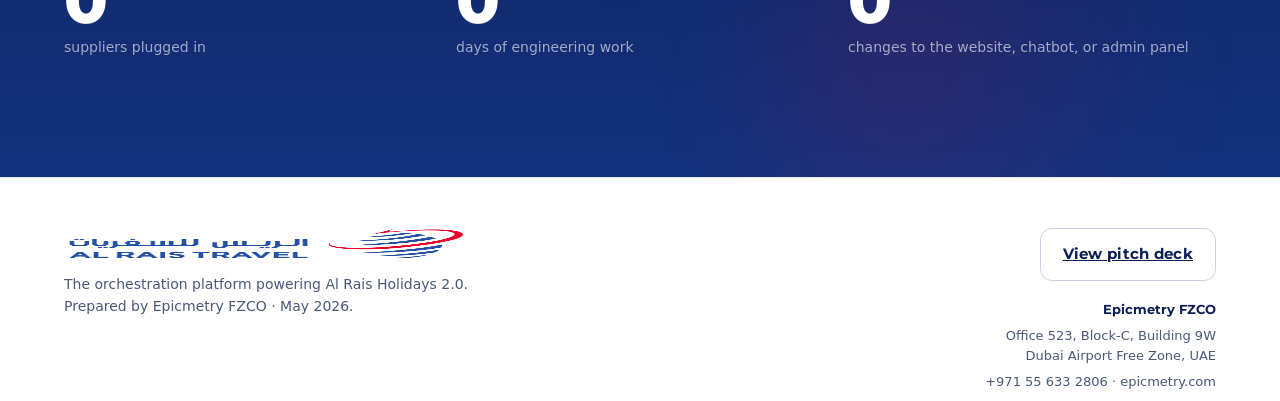
==== commit b0dc5def: "AlRais-Core: Constellation is the homepage; clean nav - Replace AlRais-Core/index.html (was the A/B " ====
--- a/AlRais-Core/index.html
+++ b/AlRais-Core/index.html
@@ -2,244 +2,621 @@
 <html lang="en">
 <head>
 <meta charset="utf-8">
-<title>Al Rais Middleware — Two Directions</title>
+<title>Al Rais Middleware — Constellation</title>
 <meta name="viewport" content="width=device-width,initial-scale=1">
 <link rel="stylesheet" href="webpage/shared.css">
-<style>
-  body{ background:#F1F4FB;color:var(--ink);overflow-x:hidden; }
-  .cv-top{
-    padding:36px 56px 24px;
-    display:flex;align-items:center;justify-content:space-between;gap:24px;flex-wrap:wrap;
-    border-bottom:1px solid var(--line);background:#fff;position:sticky;top:0;z-index:10;
-    backdrop-filter:blur(10px);
-    background:rgba(255,255,255,0.85);
-  }
-  .cv-brand{ display:flex;align-items:center;gap:18px; }
-  .cv-brand img{ height:34px; }
-  .cv-brand h1{
-    font-family:'Montserrat',sans-serif;font-weight:800;font-size:22px;letter-spacing:-0.012em;color:var(--ink);margin:0;
-  }
-  .cv-brand h1 small{ display:block;font-weight:600;font-size:12px;letter-spacing:0.22em;text-transform:uppercase;color:var(--mute);margin-top:2px; }
-  .cv-meta{ font-family:'JetBrains Mono',ui-monospace,monospace;font-size:13px;color:var(--mute); }
-  .cv-meta b{ color:var(--ink);font-family:'Montserrat',sans-serif;font-weight:700; }
-
-  .cv-intro{
-    padding:60px 56px 40px;
-    max-width:1280px;margin:0 auto;
-  }
-  .cv-intro .eyebrow{
-    font-family:'Montserrat',sans-serif;font-weight:700;font-size:13px;
-    letter-spacing:0.24em;text-transform:uppercase;color:var(--red);
-    display:inline-flex;align-items:center;gap:10px;
-  }
-  .cv-intro .eyebrow::before{ content:"";width:24px;height:1.5px;background:currentColor;display:inline-block; }
-  .cv-intro h2{
-    font-family:'Montserrat',sans-serif;font-weight:800;font-size:clamp(36px, 4.5vw, 64px);line-height:1.04;
-    letter-spacing:-0.024em;color:var(--ink);margin:16px 0 12px;text-wrap:balance;max-width:920px;
-  }
-  .cv-intro p{
-    font-family:'Inter',sans-serif;font-size:20px;line-height:1.55;color:var(--mute);max-width:780px;margin:0;
-  }
-
-  .cv-grid{
-    padding:30px 56px 80px;
-    display:grid;grid-template-columns:1fr 1fr;gap:32px;
-    max-width:1840px;margin:0 auto;
-  }
-  .cv-card{
-    background:#fff;border:1px solid var(--line);border-radius:18px;
-    box-shadow:0 8px 30px rgba(11,30,85,0.06);
-    overflow:hidden;
-    display:flex;flex-direction:column;
-    transition:transform var(--dur-base) var(--ease), box-shadow var(--dur-base) var(--ease);
-  }
-  .cv-card:hover{ transform:translateY(-2px);box-shadow:0 16px 40px rgba(11,30,85,0.10); }
-
-  .cv-head{ padding:24px 28px;display:flex;align-items:flex-start;justify-content:space-between;gap:20px;border-bottom:1px solid var(--line); }
-  .cv-head .tag{
-    font-family:'Montserrat',sans-serif;font-weight:700;font-size:11px;letter-spacing:0.22em;text-transform:uppercase;color:var(--red);
-  }
-  .cv-head h3{
-    font-family:'Montserrat',sans-serif;font-weight:800;font-size:28px;
-    letter-spacing:-0.014em;color:var(--ink);margin:8px 0 0;line-height:1.05;
-  }
-  .cv-head p{
-    font-family:'Inter',sans-serif;font-size:15px;color:var(--mute);margin:8px 0 0;line-height:1.5;max-width:48ch;
-  }
-  .cv-head .open{
-    display:inline-flex;align-items:center;gap:8px;
-    background:var(--ink-deep);color:#fff;border-radius:10px;
-    padding:10px 16px;font-family:'Montserrat',sans-serif;font-weight:700;font-size:13px;
-    text-decoration:none;
-    transition:transform var(--dur-fast) var(--ease), background var(--dur-fast);
-    white-space:nowrap;
-  }
-  .cv-head .open:hover{ background:var(--royal);transform:translateY(-1px); }
-
-  .cv-frame{
-    position:relative;background:#FAFBFE;
-    aspect-ratio: 16 / 11;
-    overflow:hidden;
-  }
-  .cv-frame iframe{
-    width:1440px;height:990px;
-    border:0;
-    transform-origin:top left;
-    /* Scale to fit container width — set via JS */
-  }
-  .cv-frame .overlay{
-    position:absolute;inset:0;
-    background:linear-gradient(180deg, rgba(11,30,85,0) 60%, rgba(11,30,85,0.06) 100%);
-    pointer-events:none;
-    z-index:2;
-    display:flex;align-items:flex-end;justify-content:flex-start;
-    padding:14px 18px;
-  }
-  .cv-frame .frame-tag{
-    background:rgba(11,30,85,0.85);color:#fff;padding:6px 12px;border-radius:6px;
-    font-family:'JetBrains Mono',ui-monospace,monospace;font-size:11px;letter-spacing:0.16em;
-    text-transform:uppercase;
-  }
-  .cv-foot{
-    padding:18px 28px;border-top:1px solid var(--line);
-    display:flex;justify-content:space-between;align-items:center;gap:14px;
-  }
-  .cv-foot .specs{ display:flex;gap:18px;font-family:'JetBrains Mono',ui-monospace,monospace;font-size:12px;color:var(--mute); }
-  .cv-foot .specs b{ color:var(--ink);font-family:'Montserrat',sans-serif;font-weight:700; }
-  .cv-foot .ix{ display:flex;gap:8px;flex-wrap:wrap; }
-  .cv-foot .ix span{
-    background:var(--bg-tint);color:var(--royal);padding:5px 10px;border-radius:999px;
-    font-family:'Montserrat',sans-serif;font-weight:600;font-size:12px;
-  }
-
-  .cv-shared{
-    padding:30px 56px 80px;max-width:1280px;margin:0 auto;
-  }
-  .cv-shared h3{
-    font-family:'Montserrat',sans-serif;font-weight:800;font-size:32px;color:var(--ink);margin:0 0 8px;letter-spacing:-0.016em;
-  }
-  .cv-shared p{ font-family:'Inter',sans-serif;font-size:17px;color:var(--mute);margin:0 0 24px;max-width:780px; }
-  .cv-sections{
-    display:grid;grid-template-columns:repeat(3,1fr);gap:14px;
-  }
-  .cv-sec{
-    background:#fff;border:1px solid var(--line);border-radius:10px;padding:18px 20px;
-    display:flex;flex-direction:column;gap:4px;
-  }
-  .cv-sec .nm{ font-family:'Montserrat',sans-serif;font-weight:700;font-size:16px;color:var(--ink); }
-  .cv-sec .dx{ font-family:'JetBrains Mono',ui-monospace,monospace;font-size:11px;color:var(--mute-soft);letter-spacing:0.12em;text-transform:uppercase; }
-  .cv-sec .ds{ font-size:13px;color:var(--mute);margin-top:4px;line-height:1.4; }
-
-  @media (max-width: 1100px){
-    .cv-grid{ grid-template-columns:1fr; }
-    .cv-sections{ grid-template-columns:1fr 1fr; }
-  }
-  @media (max-width: 700px){
-    .cv-grid,.cv-intro,.cv-shared,.cv-top{ padding-left:24px;padding-right:24px; }
-    .cv-sections{ grid-template-columns:1fr; }
-  }
-</style>
+<link rel="stylesheet" href="webpage/constellation.css">
+<script defer src="webpage/shared.js"></script>
+<script defer src="webpage/constellation.js"></script>
 </head>
 <body>
 
-<div class="cv-top">
-  <div class="cv-brand">
+<!-- ============ TOP NAV ============ -->
+<nav class="topbar">
+  <div class="brand">
     <img src="assets/logo.png" alt="Al Rais Travel">
-    <h1>Middleware Architecture Demo<small>Two directions · pick one</small></h1>
-  </div>
-  <div class="cv-meta">
-    Prepared by <b>Epicmetry FZCO</b> · <b>May 2026</b>
-  </div>
-</div>
-
-<div class="cv-intro">
-  <span class="eyebrow">Internal preview</span>
-  <h2>Same content, two visual treatments.</h2>
-  <p>
-    Both pages tell the same story — middleware orchestration, the curation engine, saga-based packaging, the AI layer, visa intelligence — through nine scroll-driven, clickable scenes. Pick the visual direction that lands best; the interactive substance is identical.
-  </p>
-</div>
-
-<div class="cv-grid">
-
-  <!-- ============ A · Constellation ============ -->
-  <article class="cv-card">
-    <div class="cv-head">
-      <div>
-        <div class="tag">Direction A</div>
-        <h3>Constellation</h3>
-        <p>Hero is a glowing middleware hub with eight orbital nodes connected by animated pulse paths. The platform sits at the centre, customer surfaces orbit on the left, suppliers on the right. Feels like a control room.</p>
-      </div>
-      <a href="webpage/constellation.html" class="open">Open ↗</a>
-    </div>
-    <div class="cv-frame" data-frame>
-      <iframe src="webpage/constellation.html" loading="lazy"></iframe>
-      <div class="overlay"><span class="frame-tag">scroll inside · click to open full</span></div>
-    </div>
-    <div class="cv-foot">
-      <div class="specs"><span><b>9</b> scenes</span><span><b>6</b> interactions</span><span><b>~30s</b> first-paint loop</span></div>
-      <div class="ix"><span>Orbital</span><span>Pulse</span><span>Hub-centric</span></div>
-    </div>
-  </article>
-
-  <!-- ============ B · Trajectory ============ -->
-  <article class="cv-card">
-    <div class="cv-head">
-      <div>
-        <div class="tag">Direction B</div>
-        <h3>Trajectory</h3>
-        <p>Hero is a blueprint-style platform stack — six labeled layers stacked vertically, with a red data packet pulsing down through them on a continuous loop. Feels like an engineering cross-section.</p>
-      </div>
-      <a href="webpage/trajectory.html" class="open">Open ↗</a>
-    </div>
-    <div class="cv-frame" data-frame>
-      <iframe src="webpage/trajectory.html" loading="lazy"></iframe>
-      <div class="overlay"><span class="frame-tag">scroll inside · click to open full</span></div>
-    </div>
-    <div class="cv-foot">
-      <div class="specs"><span><b>9</b> scenes</span><span><b>6</b> interactions</span><span><b>~30s</b> first-paint loop</span></div>
-      <div class="ix"><span>Layered</span><span>Blueprint</span><span>Flow-down</span></div>
-    </div>
-  </article>
-
-</div>
-
-<div class="cv-shared">
-  <h3>Shared scenes — identical in both directions</h3>
-  <p>Each direction renders the same nine scrollable scenes. The interactions are the same; only the visual treatment and the hero diagram differ.</p>
-  <div class="cv-sections">
-    <div class="cv-sec"><div class="dx">scene 01</div><div class="nm">Hero</div><div class="ds">Constellation hub · or layered stack with traveling packet</div></div>
-    <div class="cv-sec"><div class="dx">scene 02</div><div class="nm">A search travels</div><div class="ds">5-stop journey with real JSON payloads at each stop</div></div>
-    <div class="cv-sec"><div class="dx">scene 03</div><div class="nm">Connector pattern</div><div class="ds">Click pending suppliers to plug them into the live grid</div></div>
-    <div class="cv-sec"><div class="dx">scene 04</div><div class="nm">Curation engine</div><div class="ds">7 weighted sliders, top-3 recomputes live across 18 offers</div></div>
-    <div class="cv-sec"><div class="dx">scene 05</div><div class="nm">Saga &amp; holds</div><div class="ds">Run a 5-supplier hold; pick which one fails; watch compensation</div></div>
-    <div class="cv-sec"><div class="dx">scene 06</div><div class="nm">AI agent graph</div><div class="ds">LangGraph: 5 agents fire tools at the middleware in sequence</div></div>
-    <div class="cv-sec"><div class="dx">scene 07</div><div class="nm">Recommendation</div><div class="ds">Co-occurrence graph forms as bookings stream in; click a node</div></div>
-    <div class="cv-sec"><div class="dx">scene 08</div><div class="nm">Visa intelligence</div><div class="ds">Pick passport × destination; inline visa context appears</div></div>
-    <div class="cv-sec"><div class="dx">scene 09</div><div class="nm">Plug in next supplier</div><div class="ds">Drag-style drop zone · days counter ticks · live additions</div></div>
-  </div>
-</div>
-
-<script>
-  // Scale iframes to fit their container so they always render at 1440px design width
-  function fitFrames(){
-    document.querySelectorAll('[data-frame]').forEach(frame => {
-      const iframe = frame.querySelector('iframe');
-      const w = frame.clientWidth;
-      const scale = w / 1440;
-      iframe.style.transform = `scale(${scale})`;
-      iframe.style.width = '1440px';
-      iframe.style.height = (frame.clientHeight / scale) + 'px';
-    });
-  }
-  window.addEventListener('load', fitFrames);
-  window.addEventListener('resize', fitFrames);
-  // Refit after iframe loads (content may shift)
-  document.querySelectorAll('[data-frame] iframe').forEach(iframe => {
-    iframe.addEventListener('load', fitFrames);
-  });
-  fitFrames();
-</script>
+    <small>Middleware · 2.0</small>
+  </div>
+  <div class="actions">
+    <a class="btn btn-ghost" href="collateral/Al Rais 2.0 Pitch Deck.html">Pitch deck</a>
+    <a class="btn btn-primary" href="https://hadyem26.github.io/alrais-docs/" target="_blank" rel="noopener noreferrer">Documentation <span class="arrow">→</span></a>
+  </div>
+</nav>
+
+<!-- ============ 01 · HERO ============ -->
+<section id="hero" class="scene hero">
+  <div class="dot-grid"></div>
+  <div class="glow-blob" style="width:720px;height:720px;left:50%;top:18%;transform:translate(-50%,-50%);"></div>
+  <div class="glow-blob red" style="width:520px;height:520px;left:78%;top:62%;"></div>
+  <div class="glow-blob gold" style="width:420px;height:420px;left:14%;top:62%;"></div>
+  <div class="particles" data-particles="18"></div>
+
+  <div class="scene-inner">
+    <div class="hero-top">
+      <span class="eyebrow">Platform demo · for Al Rais Holidays 2.0</span>
+      <h1 class="h-mega reveal">One layer between Al&nbsp;Rais and every supplier in travel.</h1>
+      <p class="lede reveal d1">A live, scrollable tour through the orchestration platform that turns multi-supplier complexity into one consistent product surface — and serves as the foundation for every AI feature.</p>
+      <div class="hero-cta reveal d2">
+        <a href="#search" class="btn btn-primary">Watch a search travel through <span class="arrow">→</span></a>
+        <a href="#connectors" class="btn btn-ghost">Or jump to the connector pattern</a>
+      </div>
+    </div>
+
+    <!-- Constellation diagram -->
+    <div class="hero-stage" data-hero-stage>
+      <svg class="lines" preserveAspectRatio="none"></svg>
+
+      <!-- Hub -->
+      <div class="hub" data-hub>
+        <div class="hub-ring r1"></div>
+        <div class="hub-ring r2"></div>
+        <div class="hub-ring r3"></div>
+        <div class="hub-core">
+          <div class="hub-eyebrow">The Platform</div>
+          <div class="hub-title">AL RAIS<br>CORE</div>
+          <div class="hub-stack">
+            <span>Orchestrator</span>
+            <span>Curation</span>
+            <span>Saga</span>
+            <span>Connectors</span>
+          </div>
+        </div>
+      </div>
+
+      <!-- Clients (left) -->
+      <div class="node spoke spoke-l1" data-spoke="left" style="--row:1">
+        <div class="ic">⟶</div>
+        <div class="lbl"><small>Customer</small><span>Al Rais Website</span></div>
+      </div>
+      <div class="node spoke spoke-l2" data-spoke="left" style="--row:2">
+        <div class="ic">📱</div>
+        <div class="lbl"><small>Customer</small><span>Mobile App</span></div>
+      </div>
+      <div class="node spoke spoke-l3" data-spoke="left" style="--row:3">
+        <div class="ic red">AI</div>
+        <div class="lbl"><small>Customer</small><span>Chatbot Assistant</span></div>
+      </div>
+      <div class="node spoke spoke-l4" data-spoke="left" style="--row:4">
+        <div class="ic gold">⚙</div>
+        <div class="lbl"><small>Internal</small><span>Admin Panel</span></div>
+      </div>
+
+      <!-- Suppliers (right) -->
+      <div class="node spoke spoke-r1" data-spoke="right" style="--row:1">
+        <div class="ic">✈</div>
+        <div class="lbl"><small>Live · Flights</small><span>Provesio</span></div>
+      </div>
+      <div class="node spoke spoke-r2" data-spoke="right" style="--row:2">
+        <div class="ic">✈</div>
+        <div class="lbl"><small>Live · Flights + Stays</small><span>Duffel</span></div>
+      </div>
+      <div class="node spoke spoke-r3" data-spoke="right" style="--row:3">
+        <div class="ic sky">🏨</div>
+        <div class="lbl"><small>Ready · Hotels</small><span>Hotelbeds</span></div>
+      </div>
+      <div class="node spoke spoke-r4" data-spoke="right" style="--row:4">
+        <div class="ic sky">🎟</div>
+        <div class="lbl"><small>Ready · Activities</small><span>Viator</span></div>
+      </div>
+    </div>
+
+    <!-- Live stats strip -->
+    <div class="livestrip reveal d4">
+      <div class="ls-cell">
+        <div class="ls-num" data-counter="73">0</div>
+        <div class="ls-lbl">Offers normalized<br><small>last search · 1.4s</small></div>
+      </div>
+      <div class="ls-cell">
+        <div class="ls-num" data-counter="14">0</div>
+        <div class="ls-lbl">Duplicates removed<br><small>cross-supplier dedupe</small></div>
+      </div>
+      <div class="ls-cell highlight">
+        <div class="ls-num" style="color:var(--red)">3</div>
+        <div class="ls-lbl">Curated recommendations<br><small>cheapest · fastest · best</small></div>
+      </div>
+      <div class="ls-cell">
+        <div class="ls-num" data-counter="99">0</div>
+        <div class="ls-lbl">Uptime % last 30d<br><small>per-supplier circuit breakers</small></div>
+      </div>
+    </div>
+  </div>
+</section>
+
+<!-- ============ 02 · A SEARCH TRAVELS ============ -->
+<section id="search" class="scene search" data-idx="02" data-total="09">
+  <div class="dot-grid sparse"></div>
+  <div class="scene-inner">
+    <div class="section-head reveal">
+      <span class="eyebrow">Section one · How a search travels</span>
+      <h2 class="h-display">Trace one request <em style="font-style:normal;color:var(--red);">end-to-end</em>.</h2>
+      <p class="lede">A customer searches DXB → LHR. The middleware fans out, normalizes, curates, and responds — in under 2 seconds. Hover any stop to see the actual call.</p>
+    </div>
+
+    <div class="journey" id="journey">
+      <div class="journey-rail">
+        <div class="journey-pulse"></div>
+      </div>
+      <div class="stops">
+        <button class="stop" data-stop="1">
+          <div class="stop-num">01</div>
+          <div class="stop-title">Request</div>
+          <div class="stop-sub">POST /flights/search</div>
+        </button>
+        <button class="stop" data-stop="2">
+          <div class="stop-num">02</div>
+          <div class="stop-title">Fan-out</div>
+          <div class="stop-sub">Promise.allSettled · 4 connectors</div>
+        </button>
+        <button class="stop" data-stop="3">
+          <div class="stop-num">03</div>
+          <div class="stop-title">Normalize</div>
+          <div class="stop-sub">→ NormalizedFlightOffer</div>
+        </button>
+        <button class="stop" data-stop="4">
+          <div class="stop-num">04</div>
+          <div class="stop-title">Curate</div>
+          <div class="stop-sub">7 rules · top 3 + explain</div>
+        </button>
+        <button class="stop" data-stop="5">
+          <div class="stop-num">05</div>
+          <div class="stop-title">Respond</div>
+          <div class="stop-sub">200 OK · meta included</div>
+        </button>
+      </div>
+    </div>
+
+    <div class="journey-detail" id="journeyDetail">
+      <!-- Populated by JS -->
+    </div>
+  </div>
+</section>
+
+<!-- ============ 03 · CONNECTOR PATTERN ============ -->
+<section id="connectors" class="scene connectors" data-idx="03" data-total="09">
+  <div class="dot-grid"></div>
+  <div class="glow-blob" style="width:520px;height:520px;left:8%;top:30%;opacity:0.4;"></div>
+  <div class="scene-inner">
+    <div class="section-head reveal">
+      <span class="eyebrow">Section two · The connector pattern</span>
+      <h2 class="h-display">Every supplier, one interface.</h2>
+      <p class="lede">Each supplier implements <code style="font-family:'JetBrains Mono',ui-monospace,monospace;background:#ECF1FA;padding:2px 6px;border-radius:4px;font-size:0.92em;">SupplierConnector</code>. Auth, payload shape, and quirks are contained inside the connector — never leak out. Click any pending supplier to plug it in live.</p>
+    </div>
+
+    <div class="conn-layout">
+      <!-- Left: live connector grid -->
+      <div class="conn-grid" id="connGrid">
+        <div class="conn-card live" data-supplier="provesio">
+          <div class="conn-status">● Live</div>
+          <div class="conn-name">Provesio</div>
+          <div class="conn-meta">
+            <span class="kv"><b>capabilities:</b> flight, hotel, fare-rules</span>
+            <span class="kv"><b>auth:</b> session login</span>
+            <span class="kv"><b>p50:</b> 287 ms</span>
+          </div>
+        </div>
+        <div class="conn-card live" data-supplier="duffel">
+          <div class="conn-status">● Live</div>
+          <div class="conn-name">Duffel</div>
+          <div class="conn-meta">
+            <span class="kv"><b>capabilities:</b> flight_search, flight_book, hotel_stays</span>
+            <span class="kv"><b>auth:</b> bearer token</span>
+            <span class="kv"><b>p50:</b> 412 ms</span>
+          </div>
+        </div>
+        <div class="conn-card live" data-supplier="visa">
+          <div class="conn-status">● Live</div>
+          <div class="conn-name">Visa Static</div>
+          <div class="conn-meta">
+            <span class="kv"><b>capabilities:</b> visa_check</span>
+            <span class="kv"><b>auth:</b> none</span>
+            <span class="kv"><b>p50:</b> 4 ms</span>
+          </div>
+        </div>
+        <div class="conn-card placeholder">
+          <div class="ph-content">
+            <div class="ph-icon">+</div>
+            <div class="ph-text">Click a pending supplier →<br>and watch it plug in.</div>
+          </div>
+        </div>
+      </div>
+
+      <!-- Right: pending / interface -->
+      <div class="conn-side">
+        <div class="side-head">
+          <div class="eyebrow subtle">Pending · ready to plug in</div>
+          <div class="side-count"><span id="pendingCount">5</span> available</div>
+        </div>
+        <div class="conn-pending" id="connPending">
+          <button class="conn-pill" data-supplier="hotelbeds">
+            <div class="conn-pill-l">
+              <div class="conn-pill-name">Hotelbeds</div>
+              <div class="conn-pill-sub">Hotels · HMAC-SHA256 · ~3 days</div>
+            </div>
+            <div class="conn-pill-r">Plug in →</div>
+          </button>
+          <button class="conn-pill" data-supplier="viator">
+            <div class="conn-pill-l">
+              <div class="conn-pill-name">Viator</div>
+              <div class="conn-pill-sub">Activities · Bearer · ~2 days</div>
+            </div>
+            <div class="conn-pill-r">Plug in →</div>
+          </button>
+          <button class="conn-pill" data-supplier="sabre">
+            <div class="conn-pill-l">
+              <div class="conn-pill-name">Sabre GDS</div>
+              <div class="conn-pill-sub">Flights · SOAP/REST · ~4 days</div>
+            </div>
+            <div class="conn-pill-r">Plug in →</div>
+          </button>
+          <button class="conn-pill" data-supplier="tabby">
+            <div class="conn-pill-l">
+              <div class="conn-pill-name">Tabby</div>
+              <div class="conn-pill-sub">BNPL · Bearer + webhook · ~2 days</div>
+            </div>
+            <div class="conn-pill-r">Plug in →</div>
+          </button>
+          <button class="conn-pill" data-supplier="google">
+            <div class="conn-pill-l">
+              <div class="conn-pill-name">Google Places</div>
+              <div class="conn-pill-sub">Place intel · API key · ~1 day</div>
+            </div>
+            <div class="conn-pill-r">Plug in →</div>
+          </button>
+        </div>
+
+        <div class="code conn-code">
+<span class="c">// Every supplier implements this — nothing more.</span>
+<span class="k">interface</span> <span class="w">SupplierConnector</span> {
+  name: <span class="t">string</span>;
+  capabilities: <span class="t">Capability[]</span>;
+  auth: <span class="t">SupplierAuth</span>;
+
+  searchFlights?(req): <span class="t">FlightResult</span>;
+  searchHotels?(req): <span class="t">HotelResult</span>;
+  searchActivities?(req): <span class="t">ActivityResult</span>;
+
+  book?(offer): <span class="t">BookingRef</span>;
+  cancel?(ref): <span class="t">CancelResult</span>;
+}
+        </div>
+      </div>
+    </div>
+  </div>
+</section>
+
+<!-- ============ 04 · CURATION ENGINE ============ -->
+<section id="curation" class="scene curation" data-idx="04" data-total="09">
+  <div class="dot-grid"></div>
+  <div class="glow-blob red" style="width:480px;height:480px;right:8%;top:30%;opacity:0.45;"></div>
+  <div class="scene-inner">
+    <div class="section-head reveal">
+      <span class="eyebrow">Section three · The curation engine</span>
+      <h2 class="h-display">From <em style="font-style:normal;color:var(--red);">forty results</em> to three considered choices.</h2>
+      <p class="lede">Seven weighted rules. One scoring function. Three explanations, in plain language. Pull a slider — the recommendation re-ranks live.</p>
+    </div>
+
+    <div class="curation-layout">
+      <!-- Offer stream -->
+      <div class="offer-stream" id="offerStream">
+        <div class="os-head">
+          <div class="os-title">Raw offers · DXB → LHR · Jun 12</div>
+          <div class="os-count"><span id="offerCount">24</span> offers from 3 suppliers</div>
+        </div>
+        <div class="os-list" id="osList"></div>
+      </div>
+
+      <!-- Weights -->
+      <div class="weights" id="weights">
+        <div class="w-head">
+          <div class="w-title">Curation weights</div>
+          <button class="w-reset" id="wReset">Reset</button>
+        </div>
+        <div class="w-rule" data-rule="price">
+          <div class="w-r-head"><span>Price</span><span class="w-val">0.30</span></div>
+          <input type="range" min="0" max="60" value="30" data-w="price">
+        </div>
+        <div class="w-rule" data-rule="duration">
+          <div class="w-r-head"><span>Duration</span><span class="w-val">0.20</span></div>
+          <input type="range" min="0" max="60" value="20" data-w="duration">
+        </div>
+        <div class="w-rule" data-rule="stops">
+          <div class="w-r-head"><span>Stops</span><span class="w-val">0.15</span></div>
+          <input type="range" min="0" max="60" value="15" data-w="stops">
+        </div>
+        <div class="w-rule" data-rule="depart">
+          <div class="w-r-head"><span>Departure time fit</span><span class="w-val">0.10</span></div>
+          <input type="range" min="0" max="60" value="10" data-w="depart">
+        </div>
+        <div class="w-rule" data-rule="family">
+          <div class="w-r-head"><span>Family compatibility</span><span class="w-val">0.10</span></div>
+          <input type="range" min="0" max="60" value="10" data-w="family">
+        </div>
+        <div class="w-rule" data-rule="carrier">
+          <div class="w-r-head"><span>Carrier preference</span><span class="w-val">0.10</span></div>
+          <input type="range" min="0" max="60" value="10" data-w="carrier">
+        </div>
+        <div class="w-rule" data-rule="fresh">
+          <div class="w-r-head"><span>Data freshness</span><span class="w-val">0.05</span></div>
+          <input type="range" min="0" max="60" value="5" data-w="fresh">
+        </div>
+      </div>
+
+      <!-- Top 3 result -->
+      <div class="curated" id="curated">
+        <div class="c-head">
+          <div class="c-title">Top 3 · recomputed live</div>
+          <div class="c-sub">Each is scored, labelled, and explained.</div>
+        </div>
+        <div class="c-list" id="cList"></div>
+      </div>
+    </div>
+  </div>
+</section>
+
+<!-- ============ 05 · SAGA / COORDINATED HOLDS ============ -->
+<section id="saga" class="scene saga scene--dark" data-idx="05" data-total="09">
+  <div class="dot-grid" style="opacity:0.15;"></div>
+  <div class="glow-blob" style="width:680px;height:680px;left:50%;top:40%;transform:translate(-50%,-50%);opacity:0.5;"></div>
+  <div class="scene-inner">
+    <div class="section-head reveal">
+      <span class="eyebrow" style="color:#ff8aa0;">Section four · Saga &amp; coordinated holds</span>
+      <h2 class="h-display">Five suppliers. <em style="font-style:normal;color:#ff8aa0;">One transaction.</em></h2>
+      <p class="lede" style="color:rgba(255,255,255,0.78);">A dynamic package holds inventory across independent suppliers — together. If any one fails, the rest are released cleanly. Press the kill switch.</p>
+    </div>
+
+    <div class="saga-ui">
+      <div class="saga-controls">
+        <button class="btn btn-primary" id="sagaPlay" style="background:#fff;color:var(--ink-deep);">▶ Run saga</button>
+        <button class="btn btn-ghost" id="sagaReset" style="border-color:rgba(255,255,255,0.3);color:#fff;">Reset</button>
+        <div class="saga-spacer"></div>
+        <div class="saga-toggle">
+          <label>Kill a supplier mid-hold:</label>
+          <div class="killbtns">
+            <button class="killbtn" data-kill="flight">Flight</button>
+            <button class="killbtn" data-kill="hotel">Hotel</button>
+            <button class="killbtn" data-kill="activity">Activity</button>
+            <button class="killbtn on" data-kill="transfer">Transfer</button>
+            <button class="killbtn" data-kill="insurance">Insurance</button>
+          </div>
+        </div>
+      </div>
+
+      <div class="saga-rails" id="sagaRails">
+        <!-- 5 rails, populated by JS -->
+      </div>
+
+      <div class="saga-log" id="sagaLog">
+        <div class="saga-log-head">Saga log</div>
+        <div class="saga-log-list" id="sagaLogList"></div>
+      </div>
+    </div>
+  </div>
+</section>
+
+<!-- ============ 06 · AI LAYER ============ -->
+<section id="ai" class="scene ai" data-idx="06" data-total="09">
+  <div class="dot-grid"></div>
+  <div class="glow-blob gold" style="width:420px;height:420px;left:84%;top:48%;opacity:0.4;"></div>
+  <div class="scene-inner">
+    <div class="section-head reveal">
+      <span class="eyebrow">Section five · The AI layer</span>
+      <h2 class="h-display">Five specialised agents. One conversation. Every supplier.</h2>
+      <p class="lede">A LangGraph that decomposes a request into tool calls against the middleware. Every supplier you plug in expands what every agent can do — no agent rewrites.</p>
+    </div>
+
+    <div class="ai-stage" id="aiStage">
+      <!-- User message at top -->
+      <div class="ai-msg">
+        <div class="ai-msg-avatar">Z</div>
+        <div class="ai-msg-bubble">"7-day family trip to Bangkok in June. AED 8k all-in, baggage included, refundable if possible."</div>
+        <button class="ai-replay" id="aiReplay">↻ Replay</button>
+      </div>
+
+      <!-- Agent graph -->
+      <div class="ai-graph" id="aiGraph">
+        <svg class="ai-lines"></svg>
+        <div class="ai-agents" id="aiAgents">
+          <div class="ai-agent" data-agent="flight" data-tools="searchFlights,getFareRules">
+            <div class="ai-agent-name">Flight Agent</div>
+            <div class="ai-agent-tools">searchFlights · fareRules</div>
+          </div>
+          <div class="ai-agent" data-agent="hotel" data-tools="searchHotels,hotelDetails">
+            <div class="ai-agent-name">Hotel Agent</div>
+            <div class="ai-agent-tools">searchHotels · details</div>
+          </div>
+          <div class="ai-agent" data-agent="activity" data-tools="searchActivities,checkAvail">
+            <div class="ai-agent-name">Activity Agent</div>
+            <div class="ai-agent-tools">searchActivities · avail</div>
+          </div>
+          <div class="ai-agent" data-agent="package" data-tools="composePackage,holdPackage">
+            <div class="ai-agent-name">Package Agent</div>
+            <div class="ai-agent-tools">compose · hold · confirm</div>
+          </div>
+          <div class="ai-agent" data-agent="reco" data-tools="recommend,explain">
+            <div class="ai-agent-name">Recommendation</div>
+            <div class="ai-agent-tools">curate · explain · co-occur</div>
+          </div>
+        </div>
+        <div class="ai-tools" id="aiTools">
+          <div class="ai-tool" data-tool="searchFlights"><span class="tk">POST</span> /middleware/flights/search</div>
+          <div class="ai-tool" data-tool="searchHotels"><span class="tk">POST</span> /middleware/hotels/search</div>
+          <div class="ai-tool" data-tool="searchActivities"><span class="tk">POST</span> /middleware/activities/search</div>
+          <div class="ai-tool" data-tool="composePackage"><span class="tk">POST</span> /middleware/packages/compose</div>
+          <div class="ai-tool" data-tool="checkVisa"><span class="tk">GET</span>&nbsp; /middleware/visa/check</div>
+          <div class="ai-tool" data-tool="getFareRules"><span class="tk">POST</span> /middleware/flights/fare-rules</div>
+          <div class="ai-tool" data-tool="holdPackage"><span class="tk">POST</span> /middleware/packages/hold</div>
+          <div class="ai-tool" data-tool="recommend"><span class="tk">GET</span>&nbsp; /middleware/reco/suggest</div>
+        </div>
+      </div>
+
+      <!-- Response transcript -->
+      <div class="ai-transcript" id="aiTranscript">
+        <div class="ai-trans-head">Tool-call transcript</div>
+        <div class="ai-trans-body" id="aiTransBody">
+          <div class="ai-trans-line muted">Waiting for replay…</div>
+        </div>
+      </div>
+    </div>
+  </div>
+</section>
+
+<!-- ============ 07 · RECOMMENDATION CO-OCCURRENCE ============ -->
+<section id="reco" class="scene reco" data-idx="07" data-total="09">
+  <div class="dot-grid sparse"></div>
+  <div class="scene-inner">
+    <div class="section-head reveal">
+      <span class="eyebrow">Section six · The recommendation engine</span>
+      <h2 class="h-display">Smarter every month it runs.</h2>
+      <p class="lede">Curation rules score every offer. A co-occurrence layer learns from booking history — travellers who chose A often also chose B. Watch the graph form as bookings stream in.</p>
+    </div>
+
+    <div class="reco-stage">
+      <div class="reco-controls">
+        <button class="btn btn-ghost" id="recoStream">⏵ Stream 60 bookings</button>
+        <button class="btn btn-ghost" id="recoReset">Reset</button>
+        <div class="reco-stats">
+          <div><strong id="recoBookings">0</strong><span>bookings</span></div>
+          <div><strong id="recoEdges">0</strong><span>co-occur links</span></div>
+          <div><strong id="recoClusters">0</strong><span>clusters</span></div>
+        </div>
+      </div>
+      <svg class="reco-graph" id="recoGraph" viewBox="0 0 1100 480" preserveAspectRatio="xMidYMid meet"></svg>
+      <div class="reco-detail" id="recoDetail">
+        <div class="rd-head">Click any destination to see what travellers also booked.</div>
+      </div>
+    </div>
+  </div>
+</section>
+
+<!-- ============ 08 · VISA INTELLIGENCE ============ -->
+<section id="visa" class="scene visa" data-idx="08" data-total="09">
+  <div class="dot-grid"></div>
+  <div class="glow-blob" style="width:520px;height:520px;left:18%;top:35%;opacity:0.35;"></div>
+  <div class="scene-inner">
+    <div class="section-head reveal">
+      <span class="eyebrow">Section seven · Visa intelligence</span>
+      <h2 class="h-display">The context global OTAs don't surface.</h2>
+      <p class="lede">Visa requirements rendered inline at the point of search — for the passports Al Rais customers actually hold. Pick any combo.</p>
+    </div>
+
+    <div class="visa-stage">
+      <div class="visa-picker">
+        <div class="vp-group">
+          <label>Passport</label>
+          <div class="vp-options" id="vpPassports">
+            <button class="vp-opt on" data-passport="AE">🇦🇪 UAE</button>
+            <button class="vp-opt" data-passport="SA">🇸🇦 Saudi</button>
+            <button class="vp-opt" data-passport="PK">🇵🇰 Pakistan</button>
+            <button class="vp-opt" data-passport="IN">🇮🇳 India</button>
+            <button class="vp-opt" data-passport="EG">🇪🇬 Egypt</button>
+            <button class="vp-opt" data-passport="PH">🇵🇭 Philippines</button>
+          </div>
+        </div>
+        <div class="vp-group">
+          <label>Destination</label>
+          <div class="vp-options" id="vpDests">
+            <button class="vp-opt on" data-dest="TH">🇹🇭 Thailand</button>
+            <button class="vp-opt" data-dest="MY">🇲🇾 Malaysia</button>
+            <button class="vp-opt" data-dest="GB">🇬🇧 United Kingdom</button>
+            <button class="vp-opt" data-dest="GE">🇬🇪 Georgia</button>
+            <button class="vp-opt" data-dest="US">🇺🇸 United States</button>
+            <button class="vp-opt" data-dest="JP">🇯🇵 Japan</button>
+            <button class="vp-opt" data-dest="TR">🇹🇷 Turkey</button>
+          </div>
+        </div>
+      </div>
+
+      <div class="visa-result" id="visaResult">
+        <!-- populated -->
+      </div>
+
+      <div class="visa-code">
+        <div class="code">
+<span class="c">// One call. Every passport-destination pair.</span>
+<span class="k">GET</span> /middleware/visa/check?passport=<span class="n">UAE</span>&amp;destination=<span class="n">TH</span>
+
+<span class="k">→</span> {
+  "required": <span class="t">false</span>,
+  "stay_days": <span class="n">30</span>,
+  "entry_type": <span class="s">"visa_free"</span>,
+  "notes": <span class="s">"Visa-free entry for UAE passport"</span>,
+  "fetched_at": <span class="s">"2026-05-21T08:14Z"</span>
+}
+        </div>
+      </div>
+    </div>
+  </div>
+</section>
+
+<!-- ============ 09 · CLOSING / DROP TARGET ============ -->
+<section id="closing" class="scene closing scene--dark" data-idx="09" data-total="09">
+  <div class="dot-grid" style="opacity:0.18;"></div>
+  <div class="glow-blob" style="width:780px;height:780px;left:50%;top:50%;transform:translate(-50%,-50%);opacity:0.5;"></div>
+  <div class="glow-blob red" style="width:480px;height:480px;right:5%;top:75%;opacity:0.35;"></div>
+  <div class="particles" data-particles="22"></div>
+  <div class="scene-inner">
+    <div class="section-head reveal">
+      <span class="eyebrow" style="color:#ff8aa0;">Section eight · What's next</span>
+      <h2 class="h-display">Plug in the next supplier.</h2>
+      <p class="lede" style="color:rgba(255,255,255,0.8);">Each addition broadens the platform's competitive search and gives the recommendation engine more inventory to choose from. Drop one in — watch the days estimate update.</p>
+    </div>
+
+    <div class="closing-stage">
+      <div class="closing-floats" id="closingFloats">
+        <button class="float-chip" data-name="Sabre GDS" data-days="4">Sabre GDS<span>+4 days</span></button>
+        <button class="float-chip" data-name="Amadeus" data-days="5">Amadeus<span>+5 days</span></button>
+        <button class="float-chip" data-name="Travelport" data-days="4">Travelport<span>+4 days</span></button>
+        <button class="float-chip" data-name="Tabby" data-days="2">Tabby<span>+2 days</span></button>
+        <button class="float-chip" data-name="Tamara" data-days="2">Tamara<span>+2 days</span></button>
+        <button class="float-chip" data-name="Google Places" data-days="1">Google Places<span>+1 day</span></button>
+        <button class="float-chip" data-name="Travelfusion" data-days="3">Travelfusion<span>+3 days</span></button>
+        <button class="float-chip" data-name="Sherpa Visa" data-days="2">Sherpa Visa<span>+2 days</span></button>
+      </div>
+
+      <div class="drop-zone" id="dropZone">
+        <div class="dz-inner">
+          <div class="dz-plus">+</div>
+          <div class="dz-label">drop a supplier here</div>
+          <div class="dz-list" id="dzList"></div>
+        </div>
+        <div class="dz-rings"><span></span><span></span><span></span></div>
+      </div>
+
+      <div class="closing-stats">
+        <div class="cs-cell">
+          <div class="cs-num"><span id="csCount">0</span></div>
+          <div class="cs-lbl">suppliers plugged in</div>
+        </div>
+        <div class="cs-cell">
+          <div class="cs-num"><span id="csDays">0</span></div>
+          <div class="cs-lbl">days of engineering work</div>
+        </div>
+        <div class="cs-cell">
+          <div class="cs-num"><span>0</span></div>
+          <div class="cs-lbl">changes to the website, chatbot, or admin panel</div>
+        </div>
+      </div>
+    </div>
+  </div>
+</section>
+
+<!-- ============ FOOTER ============ -->
+<footer class="footer">
+  <div class="footer-inner">
+    <div class="ft-l">
+      <img src="assets/logo.png" alt="Al Rais Travel">
+      <p>The orchestration platform powering Al Rais Holidays 2.0.<br>Prepared by Epicmetry FZCO · May 2026.</p>
+    </div>
+    <div class="ft-r">
+      <a href="collateral/Al Rais 2.0 Pitch Deck.html" class="btn btn-ghost">View pitch deck</a>
+      <div class="ft-contact">
+        <div><strong>Epicmetry FZCO</strong></div>
+        <div>Office 523, Block-C, Building 9W<br>Dubai Airport Free Zone, UAE</div>
+        <div>+971 55 633 2806 · epicmetry.com</div>
+      </div>
+    </div>
+  </div>
+</footer>
 
 </body>
 </html>
--- a/AlRais-Core/webpage/constellation.css
+++ b/AlRais-Core/webpage/constellation.css
@@ -0,0 +1,675 @@
+/* =========================================================
+   Constellation — section-specific styles
+   ========================================================= */
+
+/* ============ HERO ============ */
+.hero{ padding-top:120px;padding-bottom:80px;min-height:100vh;display:flex;flex-direction:column;justify-content:center; }
+.hero .hero-top{ text-align:center;max-width:1100px;margin:0 auto 40px; }
+.hero .h-mega{ margin-top:18px; }
+.hero .lede{ margin:20px auto 0;text-align:center; }
+.hero .hero-cta{ margin-top:32px;display:flex;gap:14px;justify-content:center;flex-wrap:wrap; }
+
+/* Constellation stage */
+.hero-stage{
+  position:relative;
+  width:100%;
+  max-width:1280px;
+  margin:30px auto 0;
+  height:540px;
+}
+.hero-stage svg.lines{
+  position:absolute;inset:0;width:100%;height:100%;pointer-events:none;
+  overflow:visible;z-index:1;
+}
+
+/* Hub */
+.hub{
+  position:absolute;left:50%;top:50%;transform:translate(-50%,-50%);
+  width:300px;height:300px;border-radius:50%;
+  display:grid;place-items:center;z-index:5;
+}
+.hub-core{
+  position:relative;width:230px;height:230px;border-radius:50%;
+  background:linear-gradient(135deg,#1E40A0 0%,#15327E 60%,#0B1E55 100%);
+  color:#fff;display:flex;flex-direction:column;justify-content:center;align-items:center;
+  box-shadow:
+    0 0 0 1px rgba(255,255,255,0.08) inset,
+    0 30px 80px rgba(30,64,160,0.55),
+    0 0 120px rgba(30,64,160,0.45);
+  text-align:center;
+  overflow:hidden;
+  isolation:isolate;
+  padding:0 18px;
+  gap:14px;
+}
+.hub-core::before{
+  content:"";position:absolute;inset:0;
+  background:
+    radial-gradient(circle at 30% 28%, rgba(255,255,255,0.20) 0%, transparent 50%),
+    repeating-linear-gradient(45deg, rgba(255,255,255,0.06) 0, rgba(255,255,255,0.06) 1px, transparent 1px, transparent 10px);
+  z-index:-1;
+}
+.hub-eyebrow{
+  font-family:'Montserrat',sans-serif;font-weight:700;font-size:10px;letter-spacing:0.28em;
+  text-transform:uppercase;color:rgba(255,255,255,0.62);
+}
+.hub-title{
+  font-family:'Montserrat',sans-serif;font-weight:900;font-size:28px;letter-spacing:-0.012em;
+  line-height:1.0;
+}
+.hub-stack{
+  display:flex;flex-wrap:wrap;justify-content:center;gap:5px;
+  max-width:200px;
+}
+.hub-stack span{
+  font-family:'Montserrat',sans-serif;font-weight:600;font-size:9.5px;
+  color:rgba(255,255,255,0.92);
+  letter-spacing:0.06em;
+  background:rgba(255,255,255,0.10);
+  border:1px solid rgba(255,255,255,0.18);
+  padding:4px 9px;border-radius:999px;
+  white-space:nowrap;
+  line-height:1;
+}
+.hub-ring{
+  position:absolute;border-radius:50%;border:1.5px dashed rgba(30,64,160,0.18);
+  pointer-events:none;
+}
+.hub-ring.r1{ width:300px;height:300px;animation:rot 22s linear infinite; }
+.hub-ring.r2{ width:380px;height:380px;animation:rot 32s linear infinite reverse;border-color:rgba(30,64,160,0.14); }
+.hub-ring.r3{ width:470px;height:470px;animation:rot 44s linear infinite;border-color:rgba(30,64,160,0.10); }
+@keyframes rot{ to{ transform:rotate(360deg); } }
+
+/* Spokes */
+.spoke{
+  --gap-y: 24px;
+  --row: 1;
+  z-index:4;
+}
+/* Left side: 4 rows, vertical stack */
+.spoke-l1, .spoke-l2, .spoke-l3, .spoke-l4{ left:0; }
+.spoke-r1, .spoke-r2, .spoke-r3, .spoke-r4{ right:0; }
+.spoke-l1{ top:8%; }
+.spoke-l2{ top:32%; }
+.spoke-l3{ top:56%; }
+.spoke-l4{ top:80%; }
+.spoke-r1{ top:8%; }
+.spoke-r2{ top:32%; }
+.spoke-r3{ top:56%; }
+.spoke-r4{ top:80%; }
+
+.node.spoke{ animation:nodeIn 0.6s var(--ease) backwards; }
+.spoke-l1{ animation-delay:0.2s; }
+.spoke-l2{ animation-delay:0.32s; }
+.spoke-l3{ animation-delay:0.44s; }
+.spoke-l4{ animation-delay:0.56s; }
+.spoke-r1{ animation-delay:0.26s; }
+.spoke-r2{ animation-delay:0.38s; }
+.spoke-r3{ animation-delay:0.50s; }
+.spoke-r4{ animation-delay:0.62s; }
+@keyframes nodeIn{
+  from{ opacity:0;transform:translateY(8px) scale(0.96); }
+  to  { opacity:1;transform:translateY(0) scale(1); }
+}
+
+/* Live stats strip */
+.livestrip{
+  margin-top:60px;display:grid;grid-template-columns:repeat(4,1fr);gap:18px;
+  border-top:1px solid var(--line);padding-top:32px;
+}
+.ls-cell{ display:flex;flex-direction:column;gap:8px;align-items:flex-start; }
+.ls-cell.highlight{ border-left:2px solid var(--red);padding-left:18px; }
+.ls-num{
+  font-family:'Montserrat',sans-serif;font-weight:800;font-size:54px;line-height:1;color:var(--ink);
+  letter-spacing:-0.025em;
+}
+.ls-lbl{ font-size:14px;color:var(--mute);line-height:1.4; }
+.ls-lbl small{ display:block;color:var(--mute-soft);font-size:12px;margin-top:2px; }
+
+/* ============ 02 · SEARCH JOURNEY ============ */
+.search{ background:#fff; }
+.journey{
+  position:relative;
+  margin:40px 0 0;
+  padding:30px 20px;
+}
+.journey-rail{
+  position:absolute;left:7%;right:7%;top:69px;height:3px;
+  background:linear-gradient(90deg, var(--line-strong) 0%, var(--royal) 50%, var(--red) 100%);
+  border-radius:2px;transform:translateY(-50%);
+  z-index:0;
+  overflow:hidden;
+}
+.journey-pulse{
+  position:absolute;left:0;top:0;bottom:0;width:60px;
+  background:linear-gradient(90deg, transparent, rgba(255,255,255,0.85), transparent);
+  animation:journey-pulse 3.6s linear infinite;
+}
+@keyframes journey-pulse{
+  0%{ left:-10%; } 100%{ left:110%; }
+}
+.stops{ position:relative;z-index:1;display:grid;grid-template-columns:repeat(5,1fr);gap:0; }
+.stop{
+  text-align:center;display:flex;flex-direction:column;align-items:center;gap:12px;
+  padding:18px 8px;border-radius:14px;cursor:pointer;
+  background:transparent;
+  transition:background var(--dur-fast) var(--ease);
+}
+.stop:hover{ background:var(--bg-tint); }
+.stop.on{ background:#fff;box-shadow:0 8px 28px rgba(11,30,85,0.10);border:1px solid var(--line); }
+.stop-num{
+  font-family:'Montserrat',sans-serif;font-weight:800;font-size:14px;color:#fff;
+  background:var(--ink);border-radius:50%;width:42px;height:42px;display:grid;place-items:center;
+  box-shadow:0 0 0 6px var(--bg);
+  transition:transform var(--dur-base) var(--ease);
+}
+.stop.on .stop-num{ background:var(--red);transform:scale(1.1); }
+.stop-title{ font-family:'Montserrat',sans-serif;font-weight:700;font-size:18px;color:var(--ink); }
+.stop-sub{ font-family:'JetBrains Mono',ui-monospace,monospace;font-size:12px;color:var(--mute);max-width:160px; }
+
+.journey-detail{
+  margin-top:40px;display:grid;grid-template-columns:1.1fr 1fr;gap:30px;align-items:start;
+  min-height:300px;
+}
+.jd-card{
+  background:var(--bg-soft);border:1px solid var(--line);border-radius:var(--r-lg);padding:30px;
+  display:flex;flex-direction:column;gap:14px;
+}
+.jd-card h4{
+  font-family:'Montserrat',sans-serif;font-weight:700;font-size:24px;color:var(--ink);margin:0;
+}
+.jd-card .label{
+  font-family:'Montserrat',sans-serif;font-weight:700;font-size:12px;letter-spacing:0.2em;
+  text-transform:uppercase;color:var(--red);
+}
+.jd-card p{ margin:0;color:var(--mute);font-size:15px;line-height:1.55; }
+.jd-meta{ display:flex;flex-wrap:wrap;gap:10px;margin-top:8px; }
+.jd-meta .pill{ font-size:13px;padding:6px 12px; }
+
+/* ============ 03 · CONNECTORS ============ */
+.connectors{ background:var(--bg); }
+.conn-layout{ display:grid;grid-template-columns:1.3fr 1fr;gap:36px;align-items:start; }
+.conn-grid{ display:grid;grid-template-columns:1fr 1fr;gap:14px; }
+.conn-card{
+  background:#fff;border:1.5px solid var(--line);border-radius:var(--r-md);padding:22px 24px;
+  display:flex;flex-direction:column;gap:10px;min-height:180px;position:relative;
+  transition:all var(--dur-base) var(--ease);
+}
+.conn-card.live{ border-color:rgba(27,138,75,0.4); }
+.conn-card .conn-status{
+  font-family:'Montserrat',sans-serif;font-weight:700;font-size:11px;color:#0F7B41;
+  letter-spacing:0.18em;text-transform:uppercase;
+}
+.conn-card.placeholder .conn-status{ display:none; }
+.conn-card.placeholder{
+  border:2px dashed var(--line-strong);background:transparent;
+  display:grid;place-items:center;text-align:center;
+}
+.ph-content{ display:flex;flex-direction:column;align-items:center;gap:10px;color:var(--mute); }
+.ph-icon{
+  width:48px;height:48px;border-radius:50%;background:var(--bg-tint);
+  display:grid;place-items:center;font-family:'Montserrat',sans-serif;font-weight:700;font-size:24px;color:var(--royal);
+}
+.ph-text{ font-size:14px;line-height:1.4; }
+.conn-card .conn-name{
+  font-family:'Montserrat',sans-serif;font-weight:700;font-size:24px;color:var(--ink);
+}
+.conn-card .conn-meta{ display:flex;flex-direction:column;gap:4px;margin-top:4px; }
+.conn-card.added{ animation: connectorDrop 0.6s var(--ease); }
+@keyframes connectorDrop{
+  0%{ opacity:0;transform:translateY(-24px) scale(0.92); }
+  60%{ transform:translateY(4px) scale(1.02); }
+  100%{ opacity:1;transform:translateY(0) scale(1); }
+}
+
+.conn-side{ display:flex;flex-direction:column;gap:18px; }
+.side-head{ display:flex;justify-content:space-between;align-items:baseline; }
+.side-count{ font-family:'JetBrains Mono',ui-monospace,monospace;font-size:13px;color:var(--mute); }
+.conn-pending{ display:flex;flex-direction:column;gap:8px; }
+.conn-pill{
+  background:#fff;border:1px solid var(--line);border-radius:var(--r-md);
+  padding:14px 18px;display:flex;justify-content:space-between;align-items:center;
+  cursor:pointer;text-align:left;transition:all var(--dur-fast) var(--ease);
+}
+.conn-pill:hover{ border-color:var(--royal);transform:translateX(4px); }
+.conn-pill .conn-pill-name{ font-family:'Montserrat',sans-serif;font-weight:700;font-size:16px;color:var(--ink); }
+.conn-pill .conn-pill-sub{ font-family:'JetBrains Mono',ui-monospace,monospace;font-size:12px;color:var(--mute);margin-top:2px; }
+.conn-pill .conn-pill-r{ font-family:'Montserrat',sans-serif;font-weight:700;font-size:13px;color:var(--royal);white-space:nowrap; }
+.conn-pill.added{ opacity:0.35;pointer-events:none; }
+.conn-pill.added .conn-pill-r{ color:#0F7B41;content:"Live"; }
+
+.conn-code{ margin-top:10px; }
+
+/* ============ 04 · CURATION ============ */
+.curation-layout{
+  display:grid;grid-template-columns:1.1fr 0.95fr 1.1fr;gap:24px;align-items:start;
+  min-height:520px;
+}
+.offer-stream, .weights, .curated{
+  background:#fff;border:1px solid var(--line);border-radius:var(--r-lg);padding:22px;
+  display:flex;flex-direction:column;gap:14px;
+  height:600px;overflow:hidden;
+}
+.os-head, .w-head, .c-head{ display:flex;justify-content:space-between;align-items:baseline;border-bottom:1px solid var(--line);padding-bottom:10px; }
+.os-title, .w-title, .c-title{ font-family:'Montserrat',sans-serif;font-weight:700;font-size:15px;color:var(--ink); }
+.os-count, .c-sub{ font-family:'JetBrains Mono',ui-monospace,monospace;font-size:12px;color:var(--mute); }
+.os-list{ display:flex;flex-direction:column;gap:6px;overflow:hidden;flex:1;position:relative;mask-image:linear-gradient(180deg, transparent 0%, #000 8%, #000 92%, transparent 100%); }
+.os-row{
+  display:grid;grid-template-columns:auto 1fr auto auto;gap:10px;align-items:center;
+  padding:8px 10px;border-radius:8px;background:var(--bg-soft);
+  font-size:13px;color:var(--ink);
+  transition:all var(--dur-base) var(--ease);
+}
+.os-row .car{ font-family:'Montserrat',sans-serif;font-weight:600; }
+.os-row .det{ font-family:'JetBrains Mono',ui-monospace,monospace;font-size:11px;color:var(--mute); }
+.os-row .pr{ font-family:'Montserrat',sans-serif;font-weight:700;color:var(--ink);min-width:80px;text-align:right; }
+.os-row .sc{
+  font-family:'JetBrains Mono',ui-monospace,monospace;font-size:11px;color:var(--royal);font-weight:600;
+  min-width:48px;text-align:right;
+}
+.os-row.top1{ background:#FFF4E5;border:1px solid #F5B36A; }
+.os-row.top2{ background:#EEF4FD;border:1px solid #A7C0EC; }
+.os-row.top3{ background:#FFE7EB;border:1px solid #F09AA8; }
+.os-row .badge2{
+  font-family:'Montserrat',sans-serif;font-weight:700;font-size:10px;
+  padding:3px 8px;border-radius:999px;background:var(--ink);color:#fff;letter-spacing:0.06em;
+}
+.os-row.top1 .badge2{ background:#A65500; }
+.os-row.top2 .badge2{ background:var(--royal); }
+.os-row.top3 .badge2{ background:var(--red); }
+
+.w-reset{
+  font-family:'Montserrat',sans-serif;font-weight:600;font-size:12px;color:var(--mute);
+  text-decoration:underline;text-underline-offset:3px;cursor:pointer;
+}
+.w-rule{ display:flex;flex-direction:column;gap:6px; }
+.w-r-head{ display:flex;justify-content:space-between;font-family:'Montserrat',sans-serif;font-weight:600;font-size:14px;color:var(--ink); }
+.w-val{ font-family:'JetBrains Mono',ui-monospace,monospace;font-size:13px;color:var(--royal); }
+.w-rule input[type=range]{
+  width:100%;-webkit-appearance:none;height:6px;border-radius:3px;
+  background:linear-gradient(90deg, var(--royal) var(--p,30%), var(--line) var(--p,30%));
+  outline:none;
+}
+.w-rule input[type=range]::-webkit-slider-thumb{
+  -webkit-appearance:none;width:18px;height:18px;border-radius:50%;
+  background:var(--royal);cursor:pointer;border:3px solid #fff;
+  box-shadow:0 2px 8px rgba(30,64,160,0.4);
+}
+.w-rule input[type=range]::-moz-range-thumb{
+  width:18px;height:18px;border-radius:50%;
+  background:var(--royal);cursor:pointer;border:3px solid #fff;
+  box-shadow:0 2px 8px rgba(30,64,160,0.4);
+}
+
+.c-list{ display:flex;flex-direction:column;gap:12px;overflow:auto;flex:1; }
+.c-card{
+  background:var(--bg-soft);border:1px solid var(--line);border-radius:12px;padding:16px 18px;
+  display:flex;flex-direction:column;gap:8px;
+  transition:transform var(--dur-base) var(--ease);
+}
+.c-card .c-top{ display:flex;justify-content:space-between;align-items:flex-start;gap:10px; }
+.c-card .c-bdg{
+  font-family:'Montserrat',sans-serif;font-weight:700;font-size:11px;padding:5px 10px;border-radius:999px;
+  letter-spacing:0.06em;
+}
+.c-card.best .c-bdg{ background:#FFF4E5;color:#A65500; }
+.c-card.cheap .c-bdg{ background:#EEF4FD;color:var(--royal); }
+.c-card.fast .c-bdg{ background:#FFE7EB;color:var(--red); }
+.c-card .c-name{ font-family:'Montserrat',sans-serif;font-weight:700;font-size:18px;color:var(--ink); }
+.c-card .c-why{ font-size:13px;color:var(--mute);line-height:1.45; }
+.c-card .c-price{ font-family:'Montserrat',sans-serif;font-weight:800;font-size:22px;color:var(--ink); }
+.c-card .c-meta{ display:flex;gap:10px;font-family:'JetBrains Mono',ui-monospace,monospace;font-size:11px;color:var(--mute); }
+.c-card.swap{ animation:cardSwap 0.5s var(--ease); }
+@keyframes cardSwap{
+  0%{ transform:translateY(8px) scale(0.96);opacity:0.4; }
+  100%{ transform:translateY(0) scale(1);opacity:1; }
+}
+
+/* ============ 05 · SAGA ============ */
+.saga{ position:relative; }
+.saga .h-display, .saga .lede{ }
+.saga-ui{
+  background:rgba(255,255,255,0.04);
+  border:1px solid rgba(255,255,255,0.10);
+  border-radius:var(--r-lg);padding:30px;backdrop-filter:blur(8px);
+}
+.saga-controls{
+  display:flex;align-items:center;gap:16px;margin-bottom:30px;flex-wrap:wrap;
+}
+.saga-spacer{ flex:1;min-width:20px; }
+.saga-toggle{ display:flex;flex-direction:column;gap:8px; }
+.saga-toggle label{ font-family:'Montserrat',sans-serif;font-weight:600;font-size:12px;letter-spacing:0.12em;text-transform:uppercase;color:rgba(255,255,255,0.6); }
+.killbtns{ display:flex;gap:6px; }
+.killbtn{
+  font-family:'Montserrat',sans-serif;font-weight:600;font-size:13px;color:rgba(255,255,255,0.7);
+  background:rgba(255,255,255,0.06);border:1px solid rgba(255,255,255,0.14);
+  padding:8px 14px;border-radius:8px;cursor:pointer;
+  transition:all var(--dur-fast) var(--ease);
+}
+.killbtn:hover{ background:rgba(255,255,255,0.10); }
+.killbtn.on{ background:var(--red);border-color:var(--red);color:#fff; }
+
+.saga-rails{ display:flex;flex-direction:column;gap:10px; }
+.saga-rail{
+  display:grid;grid-template-columns:170px 1fr 100px;gap:18px;align-items:center;
+  background:rgba(255,255,255,0.04);border:1px solid rgba(255,255,255,0.08);
+  border-radius:12px;padding:14px 18px;
+}
+.saga-rail .rail-name{
+  font-family:'Montserrat',sans-serif;font-weight:700;font-size:16px;color:#fff;
+  display:flex;align-items:center;gap:10px;
+}
+.saga-rail .rail-name .ic{
+  width:32px;height:32px;border-radius:8px;background:rgba(255,255,255,0.10);
+  display:grid;place-items:center;font-size:15px;
+}
+.saga-rail .rail-track{
+  position:relative;height:42px;background:rgba(255,255,255,0.04);border-radius:8px;overflow:hidden;
+}
+.saga-rail .rail-fill{
+  position:absolute;left:0;top:0;bottom:0;width:0;
+  background:linear-gradient(90deg, rgba(30,64,160,0.5), #5383DA);
+  transition:width 1.1s var(--ease);
+  border-radius:8px;
+}
+.saga-rail.failed .rail-fill{
+  background:linear-gradient(90deg, rgba(228,0,43,0.4), #E4002B);
+}
+.saga-rail.released .rail-fill{
+  width:0 !important;background:linear-gradient(90deg, rgba(228,0,43,0.4), #E4002B);
+  transition:width 0.9s var(--ease);
+}
+.saga-rail .rail-events{ position:absolute;inset:0;display:flex;align-items:center;padding:0 12px;font-family:'JetBrains Mono',ui-monospace,monospace;font-size:12px;color:rgba(255,255,255,0.85); }
+.saga-rail .rail-status{
+  font-family:'Montserrat',sans-serif;font-weight:700;font-size:12px;letter-spacing:0.1em;
+  text-transform:uppercase;text-align:right;
+}
+.saga-rail.idle .rail-status{ color:rgba(255,255,255,0.4); }
+.saga-rail.running .rail-status{ color:#85FFCA; }
+.saga-rail.held .rail-status{ color:#85FFCA; }
+.saga-rail.failed .rail-status{ color:#FF8AA0; }
+.saga-rail.released .rail-status{ color:#FFC36A; }
+
+.saga-log{ margin-top:24px;background:rgba(0,0,0,0.30);border-radius:10px;padding:18px;font-family:'JetBrains Mono',ui-monospace,monospace; }
+.saga-log-head{ font-size:11px;letter-spacing:0.2em;text-transform:uppercase;color:rgba(255,255,255,0.5);margin-bottom:10px; }
+.saga-log-list{ display:flex;flex-direction:column;gap:4px;max-height:160px;overflow:auto;font-size:13px;color:rgba(255,255,255,0.85); }
+.saga-log-list .ll{ display:flex;gap:14px;animation:logAppear 0.3s var(--ease); }
+.saga-log-list .ll .t{ color:rgba(255,255,255,0.45);min-width:60px; }
+.saga-log-list .ll.warn .m{ color:#FFC36A; }
+.saga-log-list .ll.fail .m{ color:#FF8AA0; }
+.saga-log-list .ll.ok .m{ color:#85FFCA; }
+@keyframes logAppear{ from{ opacity:0;transform:translateX(-8px); } to { opacity:1;transform:translateX(0); } }
+
+/* ============ 06 · AI ============ */
+.ai{ background:var(--bg); }
+.ai-stage{
+  display:grid;grid-template-columns:1fr 460px;gap:30px;align-items:start;
+}
+.ai-msg{
+  grid-column:1 / -1;display:flex;align-items:flex-start;gap:14px;
+  margin-bottom:16px;position:relative;
+}
+.ai-msg-avatar{
+  width:48px;height:48px;border-radius:50%;background:linear-gradient(135deg,var(--gold-soft),var(--gold));
+  display:grid;place-items:center;color:#fff;font-family:'Montserrat',sans-serif;font-weight:700;font-size:18px;
+  flex-shrink:0;
+}
+.ai-msg-bubble{
+  background:#fff;border:1px solid var(--line);border-radius:14px 14px 14px 4px;
+  padding:14px 22px;font-size:18px;color:var(--ink);
+  box-shadow:0 4px 14px rgba(11,30,85,0.06);
+  max-width:780px;
+}
+.ai-replay{
+  margin-left:auto;font-family:'Montserrat',sans-serif;font-weight:700;font-size:13px;
+  background:var(--ink);color:#fff;padding:10px 16px;border-radius:10px;cursor:pointer;
+  align-self:center;
+}
+.ai-replay:hover{ background:var(--royal); }
+
+.ai-graph{
+  position:relative;background:linear-gradient(180deg, var(--bg-soft) 0%, #fff 100%);
+  border:1px solid var(--line);border-radius:var(--r-lg);padding:30px;
+  min-height:500px;
+}
+.ai-lines{ position:absolute;inset:0;width:100%;height:100%;pointer-events:none;overflow:visible; }
+.ai-agents{ display:flex;flex-direction:column;gap:14px;width:240px;position:relative;z-index:2; }
+.ai-tools{ position:absolute;right:30px;top:30px;display:flex;flex-direction:column;gap:10px;width:260px;z-index:2; }
+.ai-agent{
+  background:#fff;border:1.5px solid var(--line);border-radius:12px;padding:14px 18px;
+  display:flex;flex-direction:column;gap:4px;
+  transition:all var(--dur-base) var(--ease);
+}
+.ai-agent.firing{
+  border-color:var(--royal);background:linear-gradient(135deg,#fff,#EAF1FE);
+  transform:translateX(4px);
+  box-shadow:0 8px 24px rgba(30,64,160,0.18);
+}
+.ai-agent .ai-agent-name{
+  font-family:'Montserrat',sans-serif;font-weight:700;font-size:15px;color:var(--ink);
+}
+.ai-agent .ai-agent-tools{
+  font-family:'JetBrains Mono',ui-monospace,monospace;font-size:11px;color:var(--mute);
+}
+.ai-tool{
+  background:#fff;border:1px solid var(--line);border-radius:10px;padding:10px 14px;
+  font-family:'JetBrains Mono',ui-monospace,monospace;font-size:12px;color:var(--ink);
+  display:flex;align-items:center;gap:8px;
+  transition:all var(--dur-base) var(--ease);
+}
+.ai-tool.firing{
+  border-color:var(--red);background:#FFE7EB;transform:translateX(-4px);
+  box-shadow:0 4px 14px rgba(228,0,43,0.18);
+}
+.ai-tool .tk{
+  font-weight:700;font-size:10px;padding:2px 6px;background:var(--royal);color:#fff;border-radius:4px;
+}
+.ai-tool.firing .tk{ background:var(--red); }
+
+.ai-transcript{
+  background:#061434;border-radius:var(--r-lg);padding:24px;font-family:'JetBrains Mono',ui-monospace,monospace;
+  height:500px;display:flex;flex-direction:column;
+}
+.ai-trans-head{ font-size:11px;letter-spacing:0.2em;text-transform:uppercase;color:rgba(255,255,255,0.5);margin-bottom:14px; }
+.ai-trans-body{ font-size:13px;color:#9DB6E8;line-height:1.6;overflow:auto;flex:1; }
+.ai-trans-line{ margin-bottom:6px;animation:logAppear 0.3s var(--ease); }
+.ai-trans-line.muted{ color:rgba(255,255,255,0.3);font-style:italic; }
+.ai-trans-line .ts{ color:rgba(255,255,255,0.35);margin-right:10px; }
+.ai-trans-line .ag{ color:#E4D29D;margin-right:8px; }
+.ai-trans-line .arr{ color:#fff;margin:0 6px; }
+.ai-trans-line .res{ color:#7FC59A; }
+
+/* ============ 07 · RECO ============ */
+.reco{ background:var(--bg); }
+.reco-stage{ display:flex;flex-direction:column;gap:20px; }
+.reco-controls{ display:flex;align-items:center;gap:16px;flex-wrap:wrap; }
+.reco-stats{ margin-left:auto;display:flex;gap:30px; }
+.reco-stats > div{ display:flex;flex-direction:column;align-items:flex-start; }
+.reco-stats strong{ font-family:'Montserrat',sans-serif;font-weight:800;font-size:34px;color:var(--ink);line-height:1; }
+.reco-stats span{ font-family:'JetBrains Mono',ui-monospace,monospace;font-size:11px;color:var(--mute);letter-spacing:0.1em;text-transform:uppercase;margin-top:4px; }
+.reco-graph{
+  width:100%;background:#fff;border:1px solid var(--line);border-radius:var(--r-lg);
+  overflow:visible;
+}
+.reco-node{ cursor:pointer; }
+.reco-node-inner{
+  transition: transform var(--dur-fast) var(--ease);
+  transform-box: fill-box;
+  transform-origin: center;
+}
+.reco-node:hover .reco-node-inner{ transform: scale(1.10); }
+.reco-node circle{ fill:#fff;stroke:var(--royal);stroke-width:2;transition:all var(--dur-base) var(--ease); }
+.reco-node:hover circle{ stroke-width:3; filter:drop-shadow(0 0 8px rgba(30,64,160,0.45)); }
+.reco-node.hot circle{ fill:var(--royal);stroke:var(--royal-deep); }
+.reco-node text{ font-family:'Montserrat',sans-serif;font-weight:700;font-size:13px;fill:var(--ink);text-anchor:middle;pointer-events:none; }
+.reco-node.hot text{ fill:#fff; }
+.reco-edge{ stroke:rgba(30,64,160,0.16);stroke-width:1.5;fill:none;transition:stroke-width var(--dur-base) var(--ease); }
+.reco-edge.heavy{ stroke:rgba(30,64,160,0.55);stroke-width:3; }
+.reco-edge.red{ stroke:rgba(228,0,43,0.45); }
+.reco-detail{
+  background:#fff;border:1px solid var(--line);border-radius:var(--r-md);padding:20px;
+  min-height:80px;font-size:15px;color:var(--mute);
+}
+.rd-head{ font-style:italic; }
+.rd-card{ display:flex;flex-direction:column;gap:8px; }
+.rd-card .rd-title{ font-family:'Montserrat',sans-serif;font-weight:700;font-size:18px;color:var(--ink); }
+.rd-card .rd-row{ display:flex;flex-wrap:wrap;gap:8px;margin-top:6px; }
+.rd-card .rd-chip{
+  background:var(--bg-soft);border:1px solid var(--line);padding:6px 12px;border-radius:999px;
+  font-size:13px;color:var(--ink);font-family:'Montserrat',sans-serif;font-weight:500;
+}
+
+/* ============ 08 · VISA ============ */
+.visa{ background:#fff; }
+.visa-stage{ display:grid;grid-template-columns:1.05fr 1fr;gap:28px;align-items:start; }
+.visa-picker{
+  background:var(--bg-soft);border-radius:var(--r-lg);padding:24px;
+  border:1px solid var(--line);display:flex;flex-direction:column;gap:18px;
+}
+.vp-group label{ font-family:'Montserrat',sans-serif;font-weight:700;font-size:12px;letter-spacing:0.2em;text-transform:uppercase;color:var(--mute);display:block;margin-bottom:10px; }
+.vp-options{ display:flex;flex-wrap:wrap;gap:8px; }
+.vp-opt{
+  background:#fff;border:1.5px solid var(--line);border-radius:12px;padding:10px 14px;
+  font-family:'Montserrat',sans-serif;font-weight:600;font-size:14px;color:var(--ink);
+  cursor:pointer;transition:all var(--dur-fast) var(--ease);
+}
+.vp-opt:hover{ border-color:var(--royal); }
+.vp-opt.on{ background:var(--ink);color:#fff;border-color:var(--ink); }
+
+.visa-result{
+  background:#fff;border:1.5px solid var(--line);border-radius:var(--r-lg);padding:30px;
+  display:flex;flex-direction:column;gap:16px;
+}
+.visa-result.req{ border-color:var(--red); }
+.visa-result.free{ border-color:#1B8A4B; }
+.vr-head{ display:flex;justify-content:space-between;align-items:flex-start;gap:10px; }
+.vr-flag-pair{ font-size:32px;line-height:1; }
+.vr-badge{
+  font-family:'Montserrat',sans-serif;font-weight:700;font-size:13px;letter-spacing:0.06em;
+  padding:8px 14px;border-radius:999px;
+}
+.vr-badge.req{ background:#FFE7EB;color:var(--red); }
+.vr-badge.free{ background:#E5F8EE;color:#0F7B41; }
+.vr-title{ font-family:'Montserrat',sans-serif;font-weight:800;font-size:32px;color:var(--ink);letter-spacing:-0.018em;line-height:1.1;margin:0; }
+.vr-sub{ font-size:16px;color:var(--mute);margin:0; }
+.vr-grid{ display:grid;grid-template-columns:1fr 1fr;gap:12px;margin-top:8px; }
+.vr-grid > div{ background:var(--bg-soft);border-radius:10px;padding:14px 16px; }
+.vr-grid > div small{ display:block;font-family:'Montserrat',sans-serif;font-weight:700;font-size:11px;letter-spacing:0.16em;text-transform:uppercase;color:var(--mute);margin-bottom:4px; }
+.vr-grid > div strong{ font-family:'Montserrat',sans-serif;font-weight:700;font-size:18px;color:var(--ink); }
+
+.visa-code{ grid-column:1/-1;margin-top:18px;max-width:1000px; }
+
+/* ============ 09 · CLOSING ============ */
+.closing{ padding-top:120px;padding-bottom:120px; }
+.closing-stage{ display:grid;grid-template-columns:1.3fr 1fr;gap:60px;align-items:center;min-height:480px; }
+.closing-floats{
+  position:relative;display:flex;flex-wrap:wrap;gap:14px;justify-content:center;
+  padding:30px;
+}
+.float-chip{
+  background:rgba(255,255,255,0.06);border:1px solid rgba(255,255,255,0.18);
+  border-radius:var(--r-md);padding:14px 20px;
+  font-family:'Montserrat',sans-serif;font-weight:700;font-size:15px;color:#fff;
+  cursor:pointer;display:flex;flex-direction:column;align-items:flex-start;gap:4px;
+  transition:all var(--dur-base) var(--ease);
+  animation:floatChip 5s var(--ease) infinite;
+}
+.float-chip span{ font-family:'JetBrains Mono',ui-monospace,monospace;font-weight:500;font-size:11px;color:rgba(255,255,255,0.6); }
+.float-chip:hover{ background:rgba(255,255,255,0.14);transform:translateY(-2px);border-color:rgba(255,255,255,0.3); }
+.float-chip:nth-child(2){ animation-delay:0.6s; }
+.float-chip:nth-child(3){ animation-delay:1.2s; }
+.float-chip:nth-child(4){ animation-delay:1.8s; }
+.float-chip:nth-child(5){ animation-delay:2.4s; }
+.float-chip:nth-child(6){ animation-delay:3.0s; }
+.float-chip:nth-child(7){ animation-delay:3.6s; }
+.float-chip:nth-child(8){ animation-delay:4.2s; }
+.float-chip.added{ opacity:0.35;pointer-events:none;animation:none; }
+@keyframes floatChip{
+  0%,100%{ transform:translateY(0); }
+  50%{ transform:translateY(-6px); }
+}
+
+.drop-zone{
+  position:relative;
+  background:radial-gradient(circle at 50% 40%, rgba(228,0,43,0.18) 0%, transparent 70%);
+  border:2px dashed rgba(255,255,255,0.22);
+  border-radius:24px;padding:40px;
+  display:flex;flex-direction:column;align-items:center;justify-content:center;
+  min-height:340px;
+  transition:all var(--dur-base) var(--ease);
+}
+.drop-zone.active{
+  border-color:rgba(228,0,43,0.6);background:radial-gradient(circle at 50% 40%, rgba(228,0,43,0.32) 0%, transparent 70%);
+}
+.dz-inner{ position:relative;z-index:2;text-align:center;color:#fff;display:flex;flex-direction:column;align-items:center;gap:14px;width:100%; }
+.dz-plus{
+  width:80px;height:80px;border-radius:50%;
+  background:linear-gradient(135deg,var(--red),var(--red-deep));
+  display:grid;place-items:center;font-family:'Montserrat',sans-serif;font-weight:800;font-size:42px;line-height:1;color:#fff;
+  box-shadow:0 16px 40px rgba(228,0,43,0.35);
+}
+.dz-label{
+  font-family:'Montserrat',sans-serif;font-weight:700;font-size:14px;letter-spacing:0.22em;
+  text-transform:uppercase;color:rgba(255,255,255,0.7);
+}
+.dz-list{ display:flex;flex-wrap:wrap;gap:8px;justify-content:center;margin-top:14px; }
+.dz-item{
+  background:rgba(255,255,255,0.10);border:1px solid rgba(255,255,255,0.20);
+  border-radius:8px;padding:10px 14px;color:#fff;
+  font-family:'Montserrat',sans-serif;font-weight:600;font-size:13px;
+  animation:itemDrop 0.6s var(--ease);
+}
+@keyframes itemDrop{
+  0%{ opacity:0;transform:translateY(-30px) scale(0.5); }
+  60%{ transform:translateY(5px) scale(1.05); }
+  100%{ opacity:1;transform:translateY(0) scale(1); }
+}
+.dz-rings{ position:absolute;inset:0;pointer-events:none; }
+.dz-rings span{
+  position:absolute;left:50%;top:50%;border-radius:50%;
+  border:1px solid rgba(255,255,255,0.18);
+  animation:ringExpand 6s linear infinite;
+}
+.dz-rings span:nth-child(1){ width:120px;height:120px;margin:-60px 0 0 -60px; }
+.dz-rings span:nth-child(2){ width:200px;height:200px;margin:-100px 0 0 -100px;animation-delay:2s; }
+.dz-rings span:nth-child(3){ width:280px;height:280px;margin:-140px 0 0 -140px;animation-delay:4s; }
+@keyframes ringExpand{
+  0%{ transform:scale(0.6);opacity:0.6; }
+  100%{ transform:scale(1.4);opacity:0; }
+}
+
+.closing-stats{
+  grid-column:1/-1;display:grid;grid-template-columns:repeat(3,1fr);gap:24px;
+  margin-top:40px;padding-top:30px;border-top:1px solid rgba(255,255,255,0.14);
+}
+.cs-cell{ display:flex;flex-direction:column;gap:6px; }
+.cs-num{ font-family:'Montserrat',sans-serif;font-weight:800;font-size:64px;line-height:1;color:#fff;letter-spacing:-0.03em; }
+.cs-num span{ color:#fff; }
+.cs-lbl{ font-size:14px;color:rgba(255,255,255,0.6);line-height:1.4; }
+
+/* ============ FOOTER ============ */
+.footer{ background:#fff;border-top:1px solid var(--line);padding:50px var(--pad-x); }
+.footer-inner{ max-width:1280px;margin:0 auto;display:flex;justify-content:space-between;align-items:flex-start;gap:40px;flex-wrap:wrap; }
+.ft-l{ display:flex;flex-direction:column;gap:14px;max-width:480px; }
+.ft-l img{ height:32px; }
+.ft-l p{ font-size:14px;color:var(--mute);line-height:1.55;margin:0; }
+.ft-r{ display:flex;flex-direction:column;gap:18px;align-items:flex-end; }
+.ft-contact{ font-size:13px;color:var(--mute);line-height:1.55;text-align:right; }
+.ft-contact strong{ color:var(--ink);font-family:'Montserrat',sans-serif;font-weight:700; }
+.ft-contact > div{ margin-bottom:6px; }
+
+/* ============ Responsive ============ */
+@media (max-width: 900px){
+  .hero-stage{ height:auto;display:flex;flex-direction:column;gap:20px;align-items:center;padding:40px 0; }
+  .hero-stage svg.lines{ display:none; }
+  .spoke{ position:relative;top:auto !important;left:auto !important;right:auto !important; }
+  .hub{ position:relative;left:auto;top:auto;transform:none; }
+  .conn-layout{ grid-template-columns:1fr; }
+  .curation-layout{ grid-template-columns:1fr;min-height:auto; }
+  .offer-stream,.weights,.curated{ height:auto;max-height:520px; }
+  .ai-stage{ grid-template-columns:1fr; }
+  .ai-transcript{ height:360px; }
+  .visa-stage{ grid-template-columns:1fr; }
+  .closing-stage{ grid-template-columns:1fr; }
+  .topbar .links{ display:none; }
+}
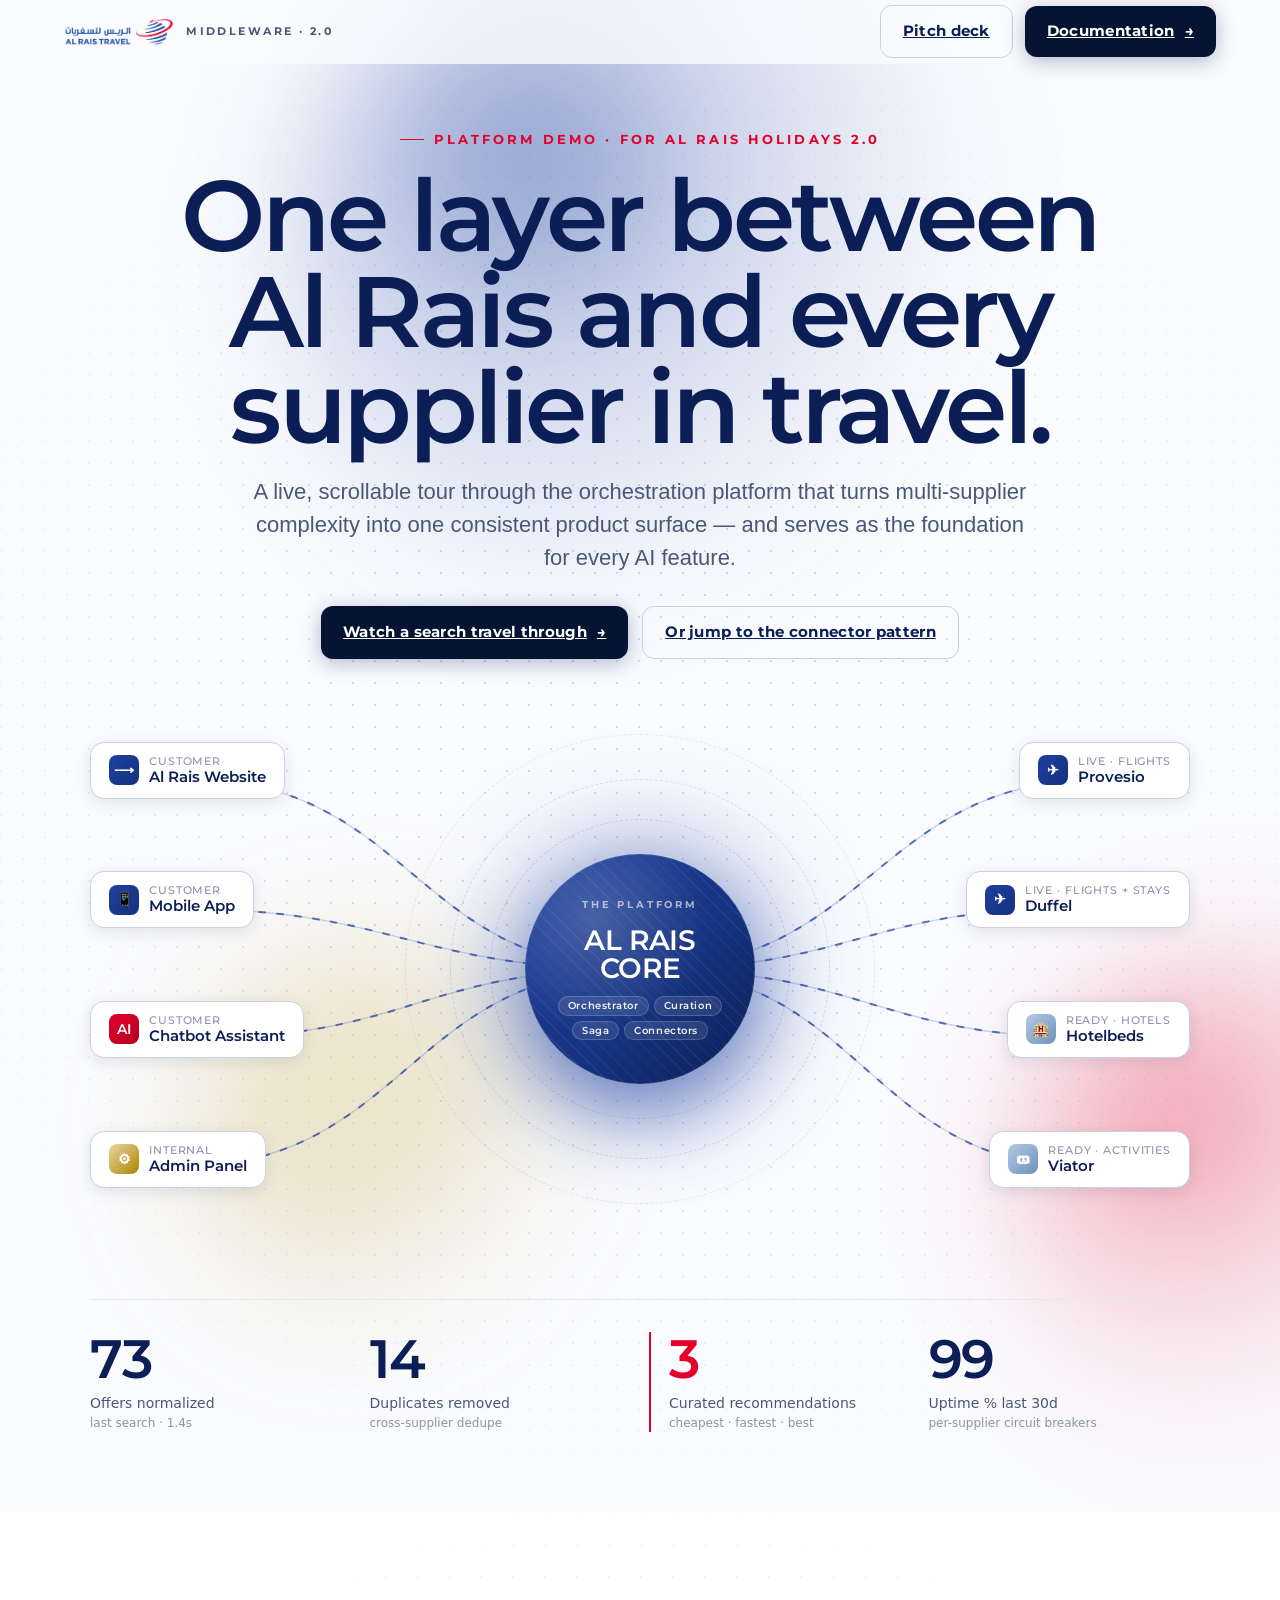
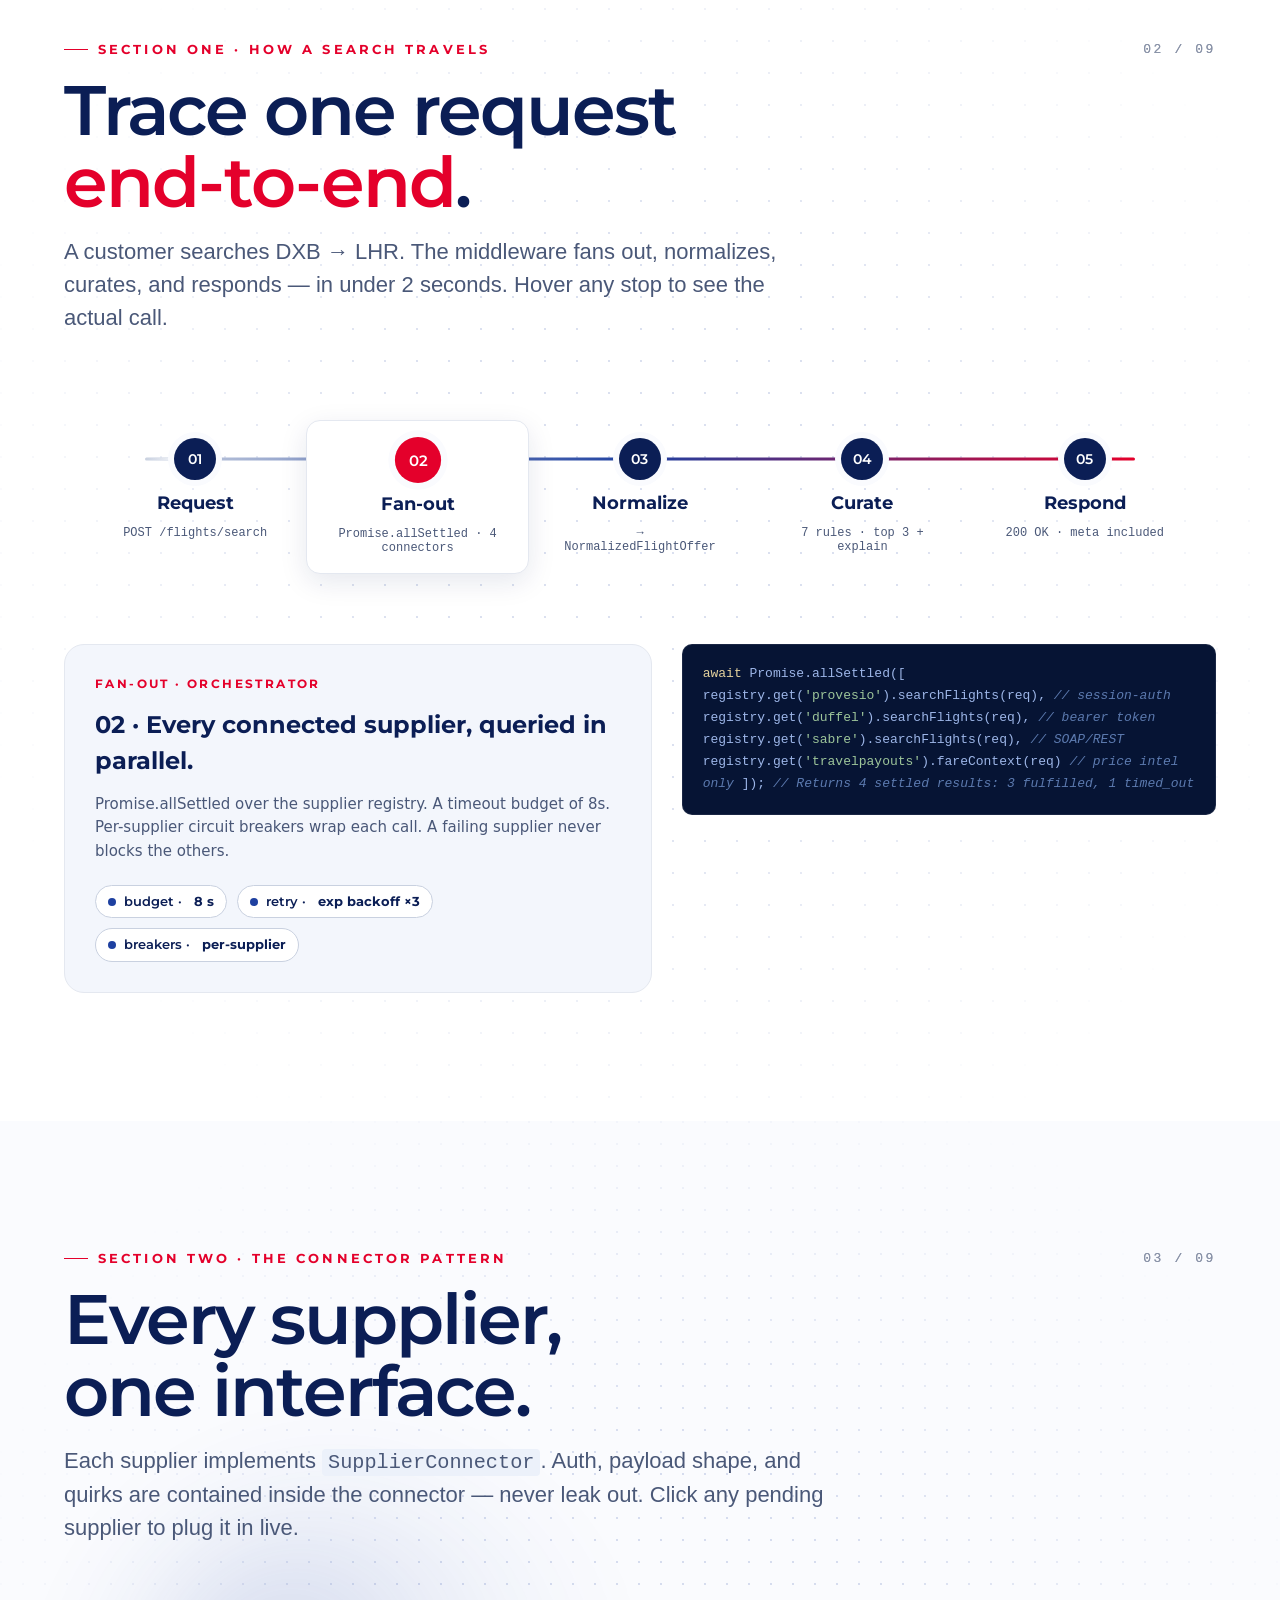
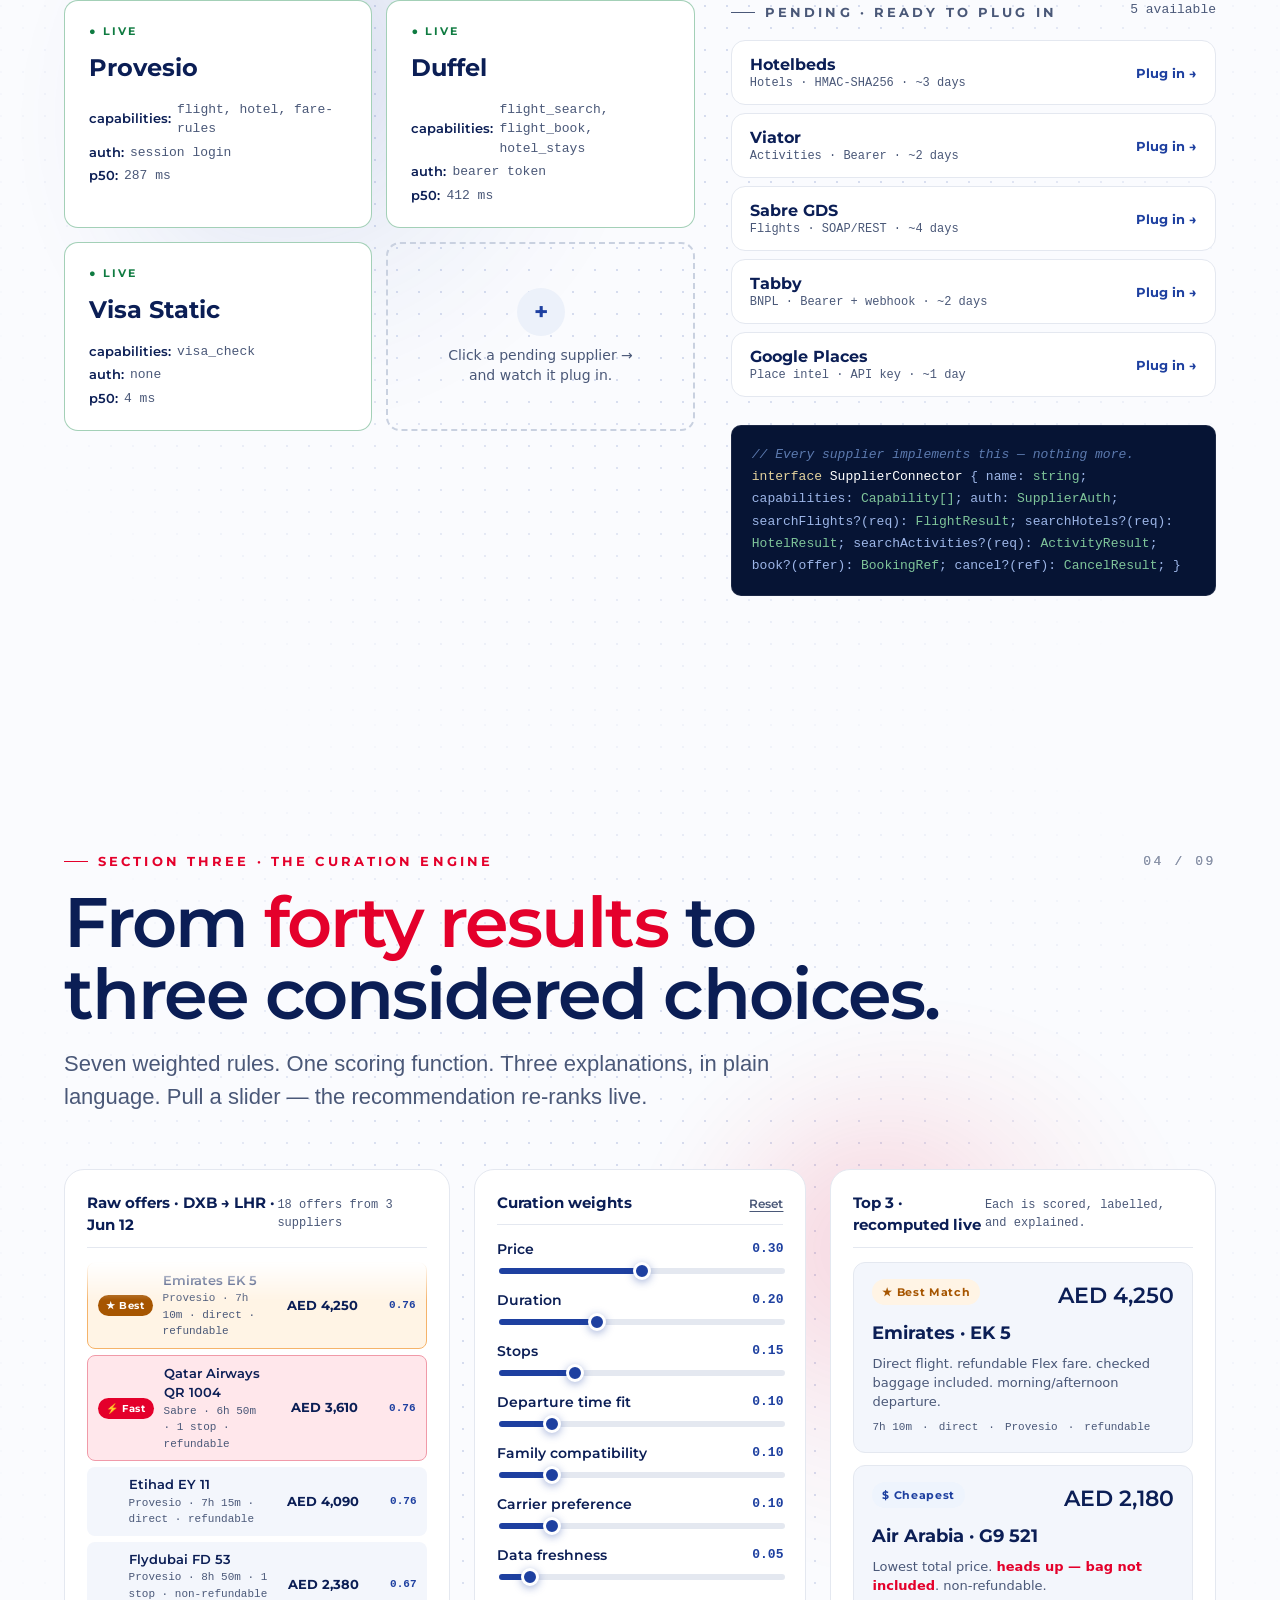
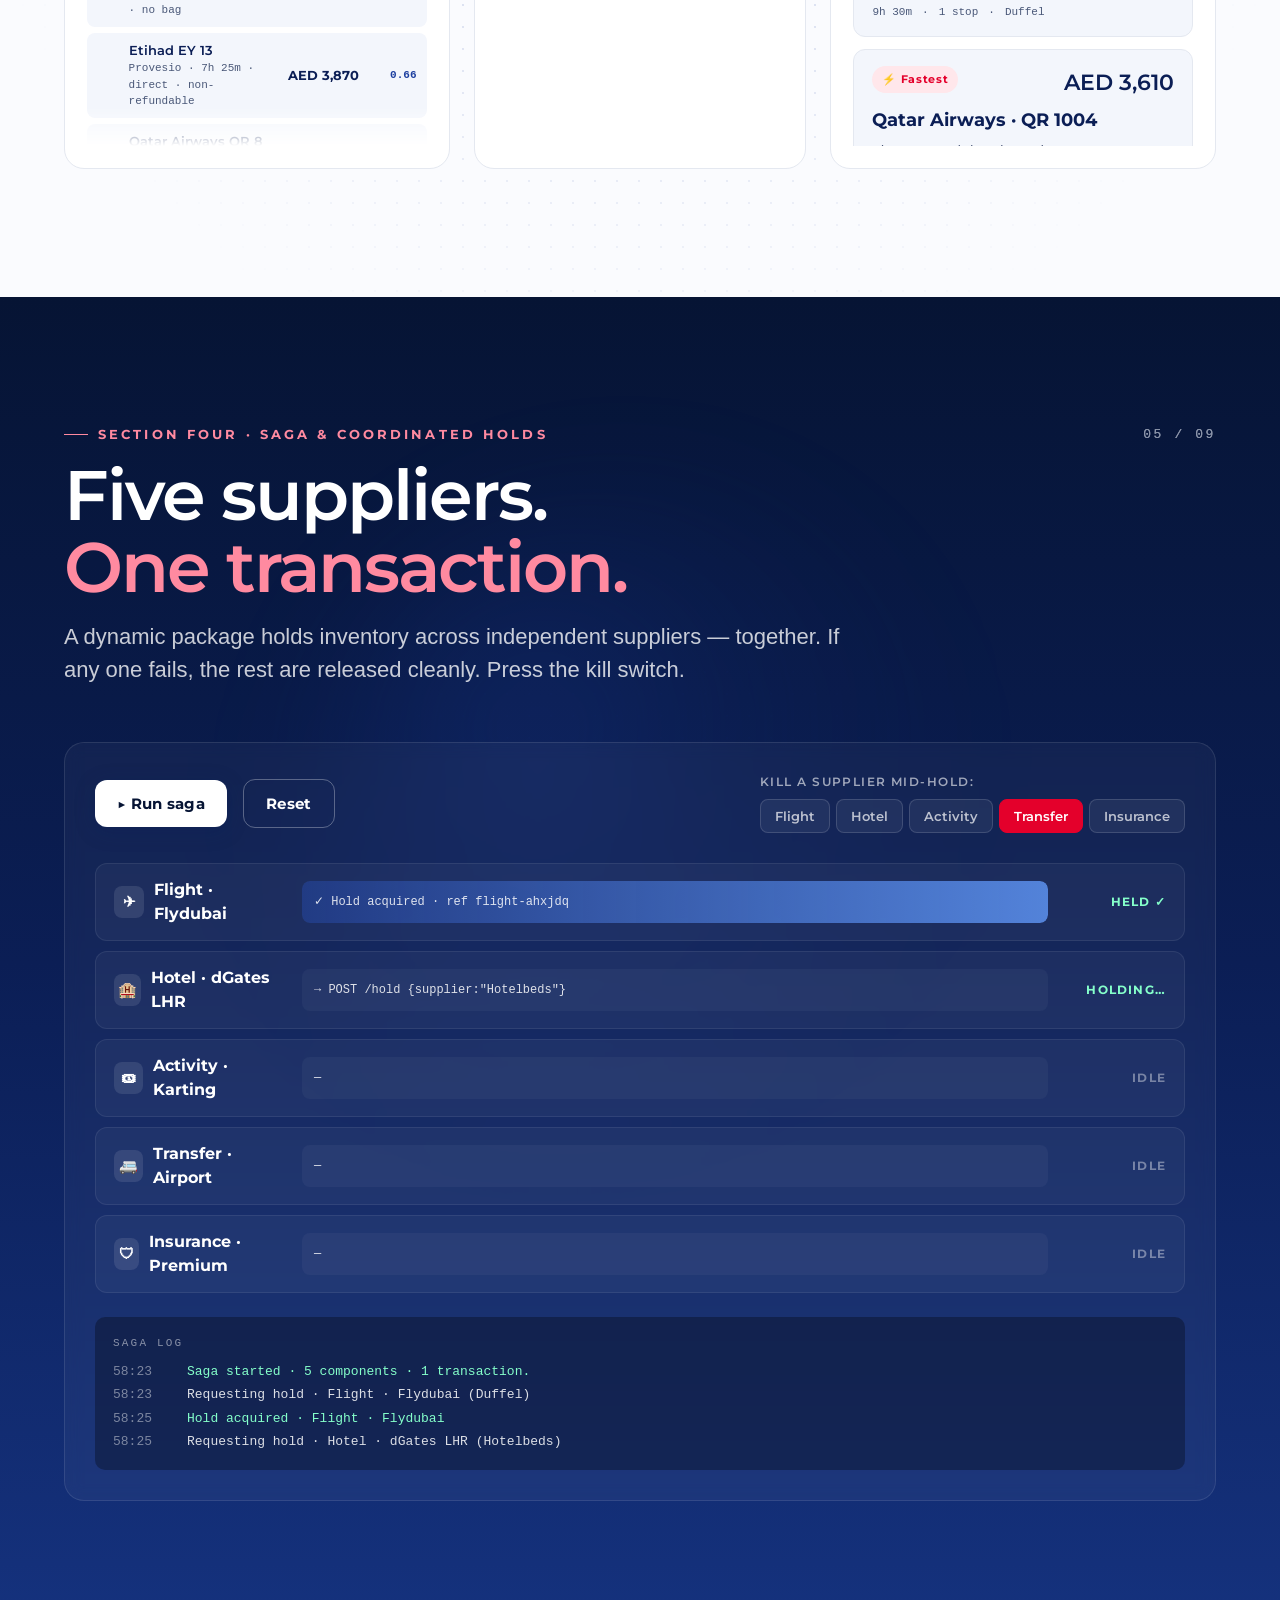
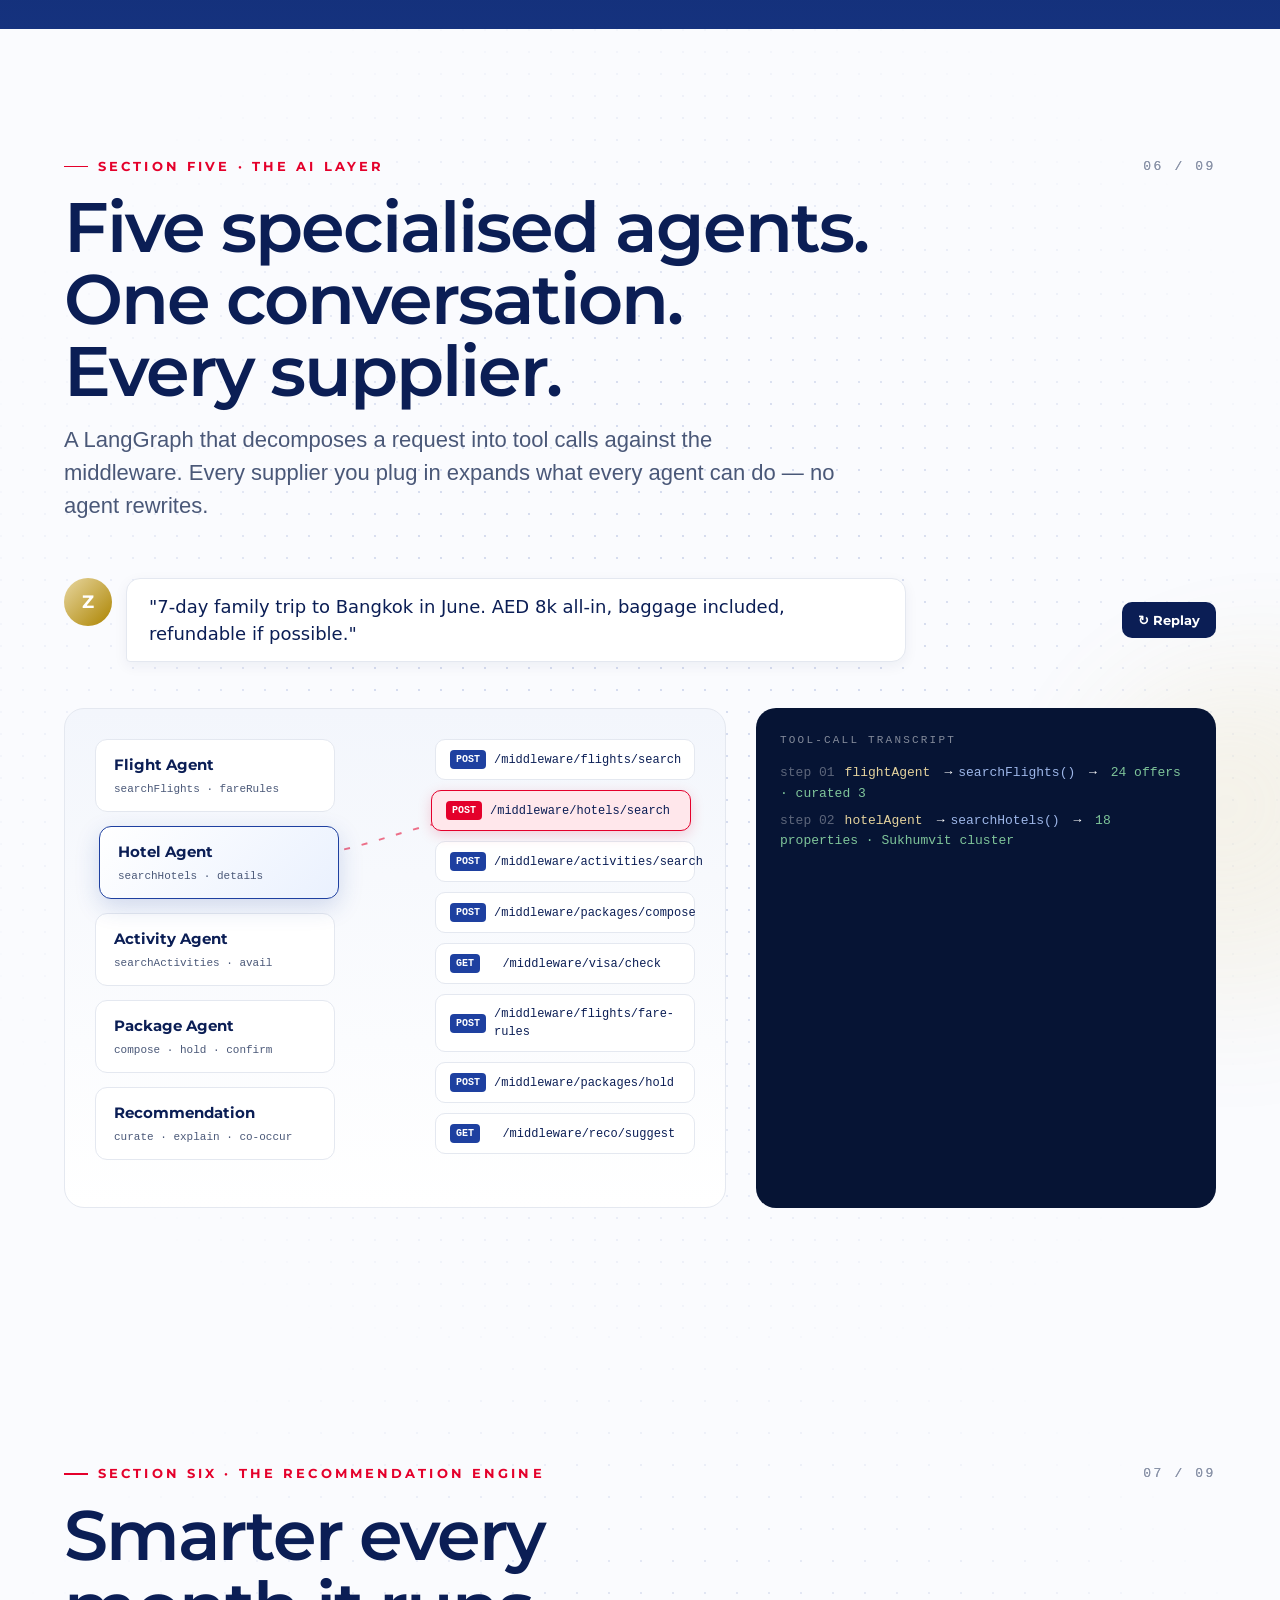
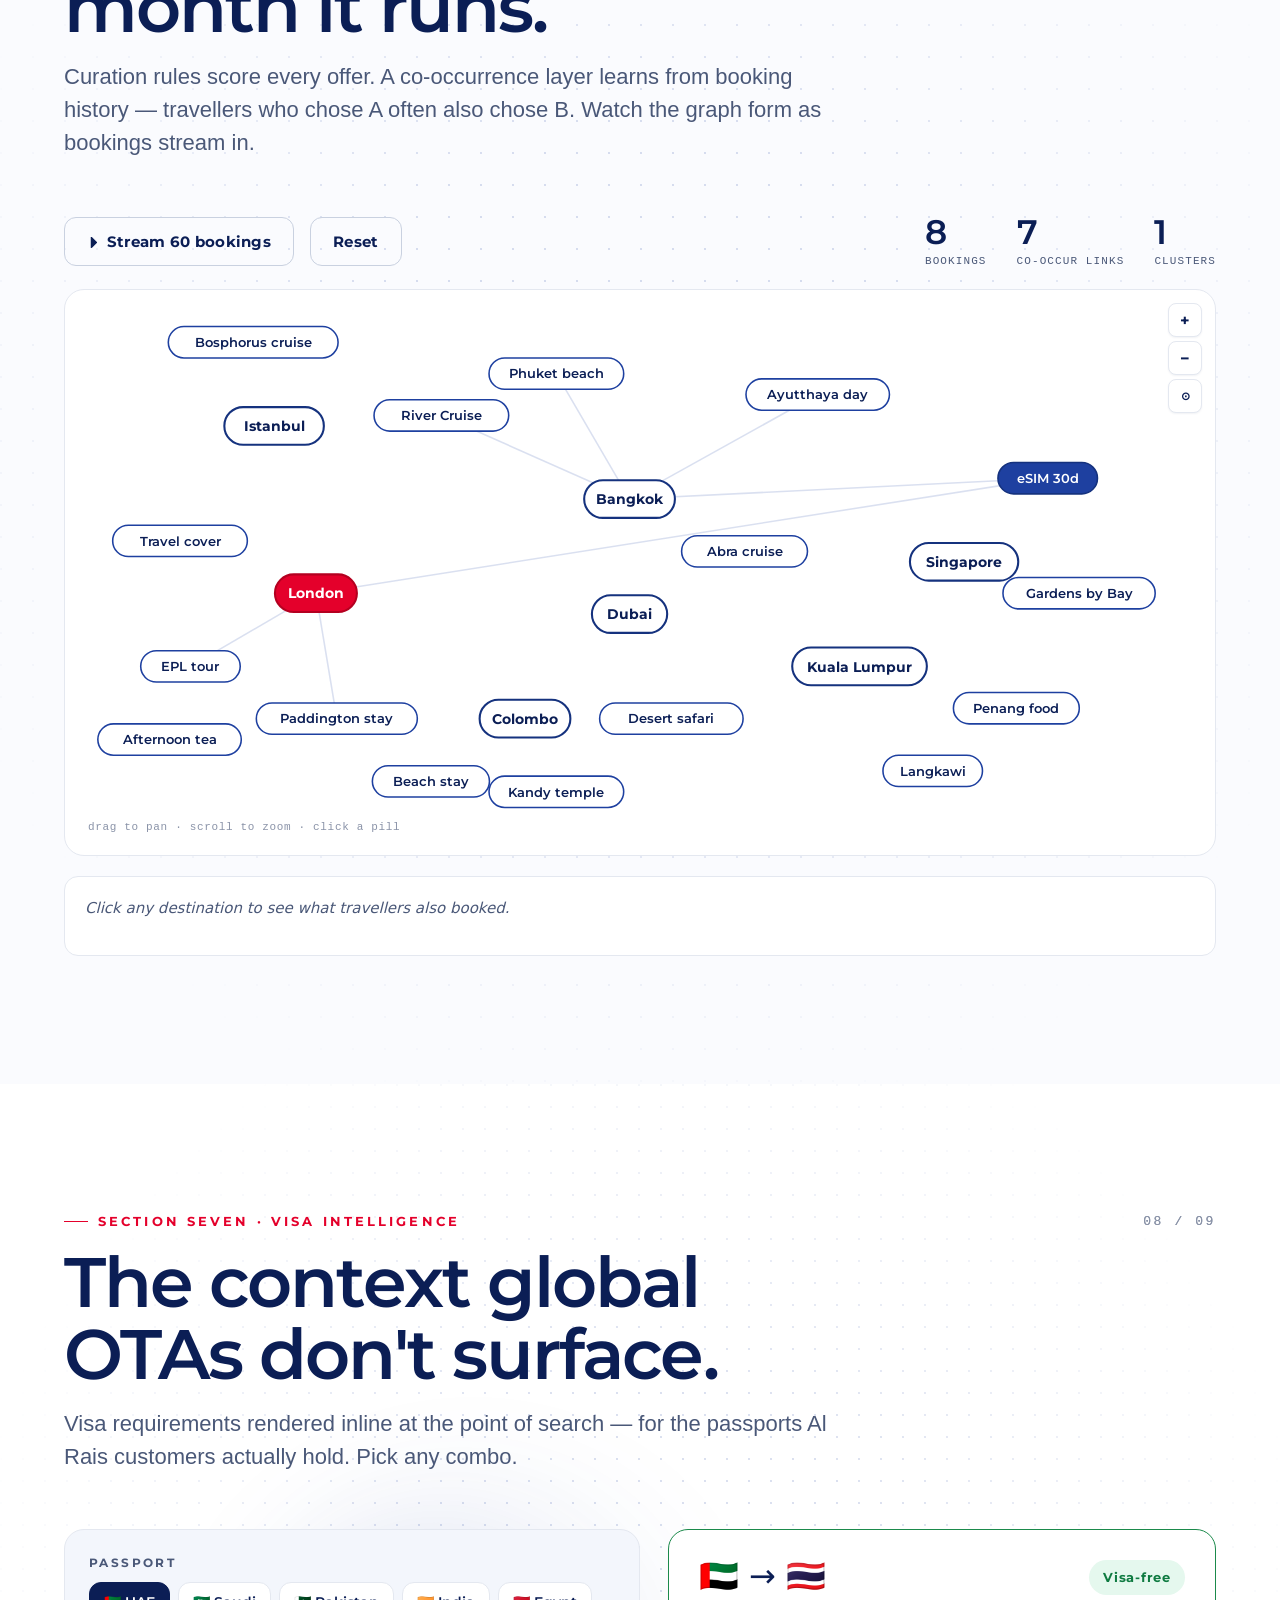
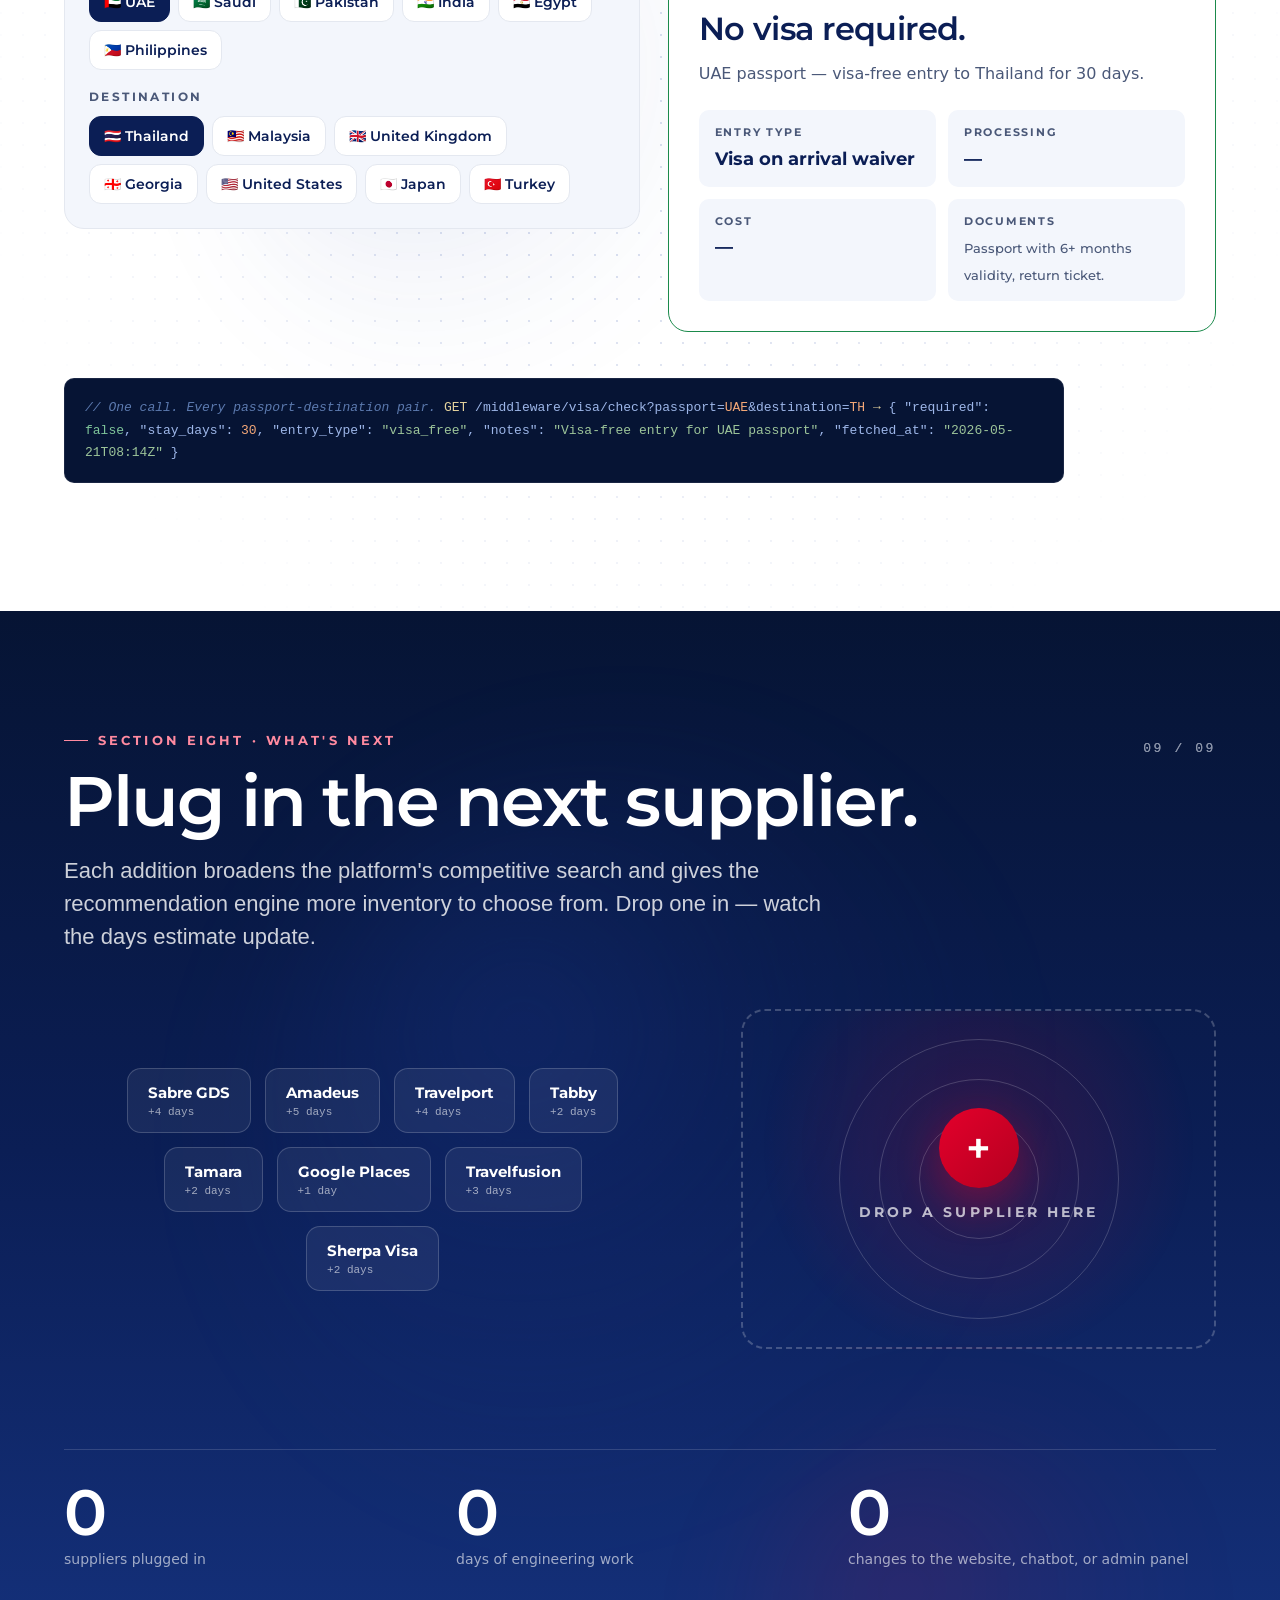
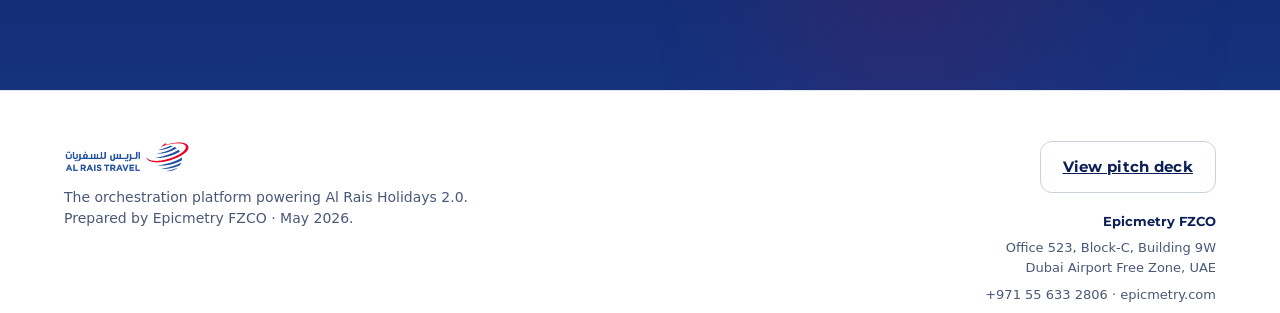
==== commit 8ebee836: "AlRais-Core: Section 6 recommendation graph — pan/zoom + cluster hubs Port the updated Section 6 (re" ====
--- a/AlRais-Core/index.html
+++ b/AlRais-Core/index.html
@@ -480,7 +480,15 @@
           <div><strong id="recoClusters">0</strong><span>clusters</span></div>
         </div>
       </div>
-      <svg class="reco-graph" id="recoGraph" viewBox="0 0 1100 480" preserveAspectRatio="xMidYMid meet"></svg>
+      <div class="reco-graph-wrap" style="position:relative;">
+        <svg class="reco-graph" id="recoGraph" viewBox="0 0 1100 540" preserveAspectRatio="xMidYMid meet"></svg>
+        <div class="reco-zoom">
+          <button id="recoZoomIn" title="Zoom in">+</button>
+          <button id="recoZoomOut" title="Zoom out">−</button>
+          <button id="recoZoomReset" title="Reset view" style="font-size:11px;">⊙</button>
+        </div>
+        <div class="reco-hint">drag to pan · scroll to zoom · click a pill</div>
+      </div>
       <div class="reco-detail" id="recoDetail">
         <div class="rd-head">Click any destination to see what travellers also booked.</div>
       </div>
--- a/AlRais-Core/webpage/shared.css
+++ b/AlRais-Core/webpage/shared.css
@@ -101,18 +101,18 @@
 
 .h-display{
   font-family:'Montserrat', sans-serif;
-  font-weight:800;font-size:var(--t-display);line-height:1.02;
+  font-weight:600;font-size:var(--t-display);line-height:1.02;
   letter-spacing:-0.028em;color:var(--ink);margin:0;
   text-wrap:balance;
 }
 .h-mega{
   font-family:'Montserrat', sans-serif;
-  font-weight:900;font-size:var(--t-mega);line-height:0.96;
+  font-weight:600;font-size:100px;line-height:0.96;
   letter-spacing:-0.035em;color:var(--ink);margin:0;
 }
 .h-1{
   font-family:'Montserrat', sans-serif;
-  font-weight:800;font-size:var(--t-h1);line-height:1.05;
+  font-weight:600;font-size:var(--t-h1);line-height:1.05;
   letter-spacing:-0.024em;color:var(--ink);margin:0;
   text-wrap:balance;
 }
--- a/AlRais-Core/webpage/constellation.css
+++ b/AlRais-Core/webpage/constellation.css
@@ -54,7 +54,7 @@
   text-transform:uppercase;color:rgba(255,255,255,0.62);
 }
 .hub-title{
-  font-family:'Montserrat',sans-serif;font-weight:900;font-size:28px;letter-spacing:-0.012em;
+  font-family:'Montserrat',sans-serif;font-weight:600;font-size:28px;letter-spacing:-0.012em;
   line-height:1.0;
 }
 .hub-stack{
@@ -120,7 +120,7 @@
 .ls-cell{ display:flex;flex-direction:column;gap:8px;align-items:flex-start; }
 .ls-cell.highlight{ border-left:2px solid var(--red);padding-left:18px; }
 .ls-num{
-  font-family:'Montserrat',sans-serif;font-weight:800;font-size:54px;line-height:1;color:var(--ink);
+  font-family:'Montserrat',sans-serif;font-weight:600;font-size:54px;line-height:1;color:var(--ink);
   letter-spacing:-0.025em;
 }
 .ls-lbl{ font-size:14px;color:var(--mute);line-height:1.4; }
@@ -158,7 +158,7 @@
 .stop:hover{ background:var(--bg-tint); }
 .stop.on{ background:#fff;box-shadow:0 8px 28px rgba(11,30,85,0.10);border:1px solid var(--line); }
 .stop-num{
-  font-family:'Montserrat',sans-serif;font-weight:800;font-size:14px;color:#fff;
+  font-family:'Montserrat',sans-serif;font-weight:600;font-size:14px;color:#fff;
   background:var(--ink);border-radius:50%;width:42px;height:42px;display:grid;place-items:center;
   box-shadow:0 0 0 6px var(--bg);
   transition:transform var(--dur-base) var(--ease);
@@ -317,7 +317,7 @@
 .c-card.fast .c-bdg{ background:#FFE7EB;color:var(--red); }
 .c-card .c-name{ font-family:'Montserrat',sans-serif;font-weight:700;font-size:18px;color:var(--ink); }
 .c-card .c-why{ font-size:13px;color:var(--mute);line-height:1.45; }
-.c-card .c-price{ font-family:'Montserrat',sans-serif;font-weight:800;font-size:22px;color:var(--ink); }
+.c-card .c-price{ font-family:'Montserrat',sans-serif;font-weight:600;font-size:22px;color:var(--ink); }
 .c-card .c-meta{ display:flex;gap:10px;font-family:'JetBrains Mono',ui-monospace,monospace;font-size:11px;color:var(--mute); }
 .c-card.swap{ animation:cardSwap 0.5s var(--ease); }
 @keyframes cardSwap{
@@ -481,11 +481,11 @@
 
 /* ============ 07 · RECO ============ */
 .reco{ background:var(--bg); }
-.reco-stage{ display:flex;flex-direction:column;gap:20px; }
+.reco-stage{ display:flex;flex-direction:column;gap:20px;position:relative; }
 .reco-controls{ display:flex;align-items:center;gap:16px;flex-wrap:wrap; }
 .reco-stats{ margin-left:auto;display:flex;gap:30px; }
 .reco-stats > div{ display:flex;flex-direction:column;align-items:flex-start; }
-.reco-stats strong{ font-family:'Montserrat',sans-serif;font-weight:800;font-size:34px;color:var(--ink);line-height:1; }
+.reco-stats strong{ font-family:'Montserrat',sans-serif;font-weight:600;font-size:34px;color:var(--ink);line-height:1; }
 .reco-stats span{ font-family:'JetBrains Mono',ui-monospace,monospace;font-size:11px;color:var(--mute);letter-spacing:0.1em;text-transform:uppercase;margin-top:4px; }
 .reco-graph{
   width:100%;background:#fff;border:1px solid var(--line);border-radius:var(--r-lg);
@@ -497,15 +497,52 @@
   transform-box: fill-box;
   transform-origin: center;
 }
-.reco-node:hover .reco-node-inner{ transform: scale(1.10); }
-.reco-node circle{ fill:#fff;stroke:var(--royal);stroke-width:2;transition:all var(--dur-base) var(--ease); }
-.reco-node:hover circle{ stroke-width:3; filter:drop-shadow(0 0 8px rgba(30,64,160,0.45)); }
-.reco-node.hot circle{ fill:var(--royal);stroke:var(--royal-deep); }
-.reco-node text{ font-family:'Montserrat',sans-serif;font-weight:700;font-size:13px;fill:var(--ink);text-anchor:middle;pointer-events:none; }
+.reco-node:hover .reco-node-inner{ transform: scale(1.08); }
+.reco-node rect{
+  fill:#fff;stroke:var(--royal);stroke-width:1.5;
+  transition: fill var(--dur-base) var(--ease), stroke var(--dur-base) var(--ease), filter var(--dur-fast) var(--ease);
+}
+.reco-node:hover rect{ filter:drop-shadow(0 4px 14px rgba(30,64,160,0.32)); }
+.reco-node.is-hub rect{ stroke-width:2; stroke:var(--royal-deep); }
+.reco-node.hot rect{ fill:var(--royal); stroke:var(--royal-deep); }
+.reco-node.is-hub.hot rect{ fill:var(--red); stroke:var(--red-deep); }
+.reco-node text{
+  font-family:'Montserrat',sans-serif;font-weight:600;font-size:12px;
+  fill:var(--ink);text-anchor:middle;pointer-events:none;
+  user-select:none;
+}
+.reco-node.is-hub text{ font-weight:700;font-size:13px; }
 .reco-node.hot text{ fill:#fff; }
 .reco-edge{ stroke:rgba(30,64,160,0.16);stroke-width:1.5;fill:none;transition:stroke-width var(--dur-base) var(--ease); }
 .reco-edge.heavy{ stroke:rgba(30,64,160,0.55);stroke-width:3; }
 .reco-edge.red{ stroke:rgba(228,0,43,0.45); }
+
+.reco-graph{
+  cursor:grab;
+  user-select:none;
+}
+.reco-graph:active{ cursor:grabbing; }
+.reco-zoom{
+  position:absolute;right:14px;top:14px;display:flex;flex-direction:column;gap:4px;z-index:3;
+}
+.reco-zoom button{
+  width:34px;height:34px;background:#fff;border:1px solid var(--line);border-radius:8px;
+  font-family:'Montserrat',sans-serif;font-weight:700;font-size:16px;color:var(--ink);
+  display:grid;place-items:center;cursor:pointer;
+  box-shadow:0 1px 2px rgba(11,30,85,0.06);
+  transition:all var(--dur-fast) var(--ease);
+}
+.reco-zoom button:hover{ background:var(--bg-tint);border-color:var(--royal); }
+.reco-hint{
+  position:absolute;left:14px;bottom:14px;
+  font-family:'JetBrains Mono',ui-monospace,monospace;font-size:11px;
+  color:var(--mute-soft);letter-spacing:0.06em;
+  background:rgba(255,255,255,0.7);backdrop-filter:blur(4px);
+  padding:6px 10px;border-radius:6px;
+  pointer-events:none;
+}
+.reco-graph-wrap{ position:relative; }
+
 .reco-detail{
   background:#fff;border:1px solid var(--line);border-radius:var(--r-md);padding:20px;
   min-height:80px;font-size:15px;color:var(--mute);
@@ -550,7 +587,7 @@
 }
 .vr-badge.req{ background:#FFE7EB;color:var(--red); }
 .vr-badge.free{ background:#E5F8EE;color:#0F7B41; }
-.vr-title{ font-family:'Montserrat',sans-serif;font-weight:800;font-size:32px;color:var(--ink);letter-spacing:-0.018em;line-height:1.1;margin:0; }
+.vr-title{ font-family:'Montserrat',sans-serif;font-weight:600;font-size:32px;color:var(--ink);letter-spacing:-0.018em;line-height:1.1;margin:0; }
 .vr-sub{ font-size:16px;color:var(--mute);margin:0; }
 .vr-grid{ display:grid;grid-template-columns:1fr 1fr;gap:12px;margin-top:8px; }
 .vr-grid > div{ background:var(--bg-soft);border-radius:10px;padding:14px 16px; }
@@ -605,7 +642,7 @@
 .dz-plus{
   width:80px;height:80px;border-radius:50%;
   background:linear-gradient(135deg,var(--red),var(--red-deep));
-  display:grid;place-items:center;font-family:'Montserrat',sans-serif;font-weight:800;font-size:42px;line-height:1;color:#fff;
+  display:grid;place-items:center;font-family:'Montserrat',sans-serif;font-weight:600;font-size:42px;line-height:1;color:#fff;
   box-shadow:0 16px 40px rgba(228,0,43,0.35);
 }
 .dz-label{
@@ -643,7 +680,7 @@
   margin-top:40px;padding-top:30px;border-top:1px solid rgba(255,255,255,0.14);
 }
 .cs-cell{ display:flex;flex-direction:column;gap:6px; }
-.cs-num{ font-family:'Montserrat',sans-serif;font-weight:800;font-size:64px;line-height:1;color:#fff;letter-spacing:-0.03em; }
+.cs-num{ font-family:'Montserrat',sans-serif;font-weight:600;font-size:64px;line-height:1;color:#fff;letter-spacing:-0.03em; }
 .cs-num span{ color:#fff; }
 .cs-lbl{ font-size:14px;color:rgba(255,255,255,0.6);line-height:1.4; }
 
@@ -651,7 +688,7 @@
 .footer{ background:#fff;border-top:1px solid var(--line);padding:50px var(--pad-x); }
 .footer-inner{ max-width:1280px;margin:0 auto;display:flex;justify-content:space-between;align-items:flex-start;gap:40px;flex-wrap:wrap; }
 .ft-l{ display:flex;flex-direction:column;gap:14px;max-width:480px; }
-.ft-l img{ height:32px; }
+.ft-l img{ height:32px;width:auto;align-self:flex-start; }
 .ft-l p{ font-size:14px;color:var(--mute);line-height:1.55;margin:0; }
 .ft-r{ display:flex;flex-direction:column;gap:18px;align-items:flex-end; }
 .ft-contact{ font-size:13px;color:var(--mute);line-height:1.55;text-align:right; }
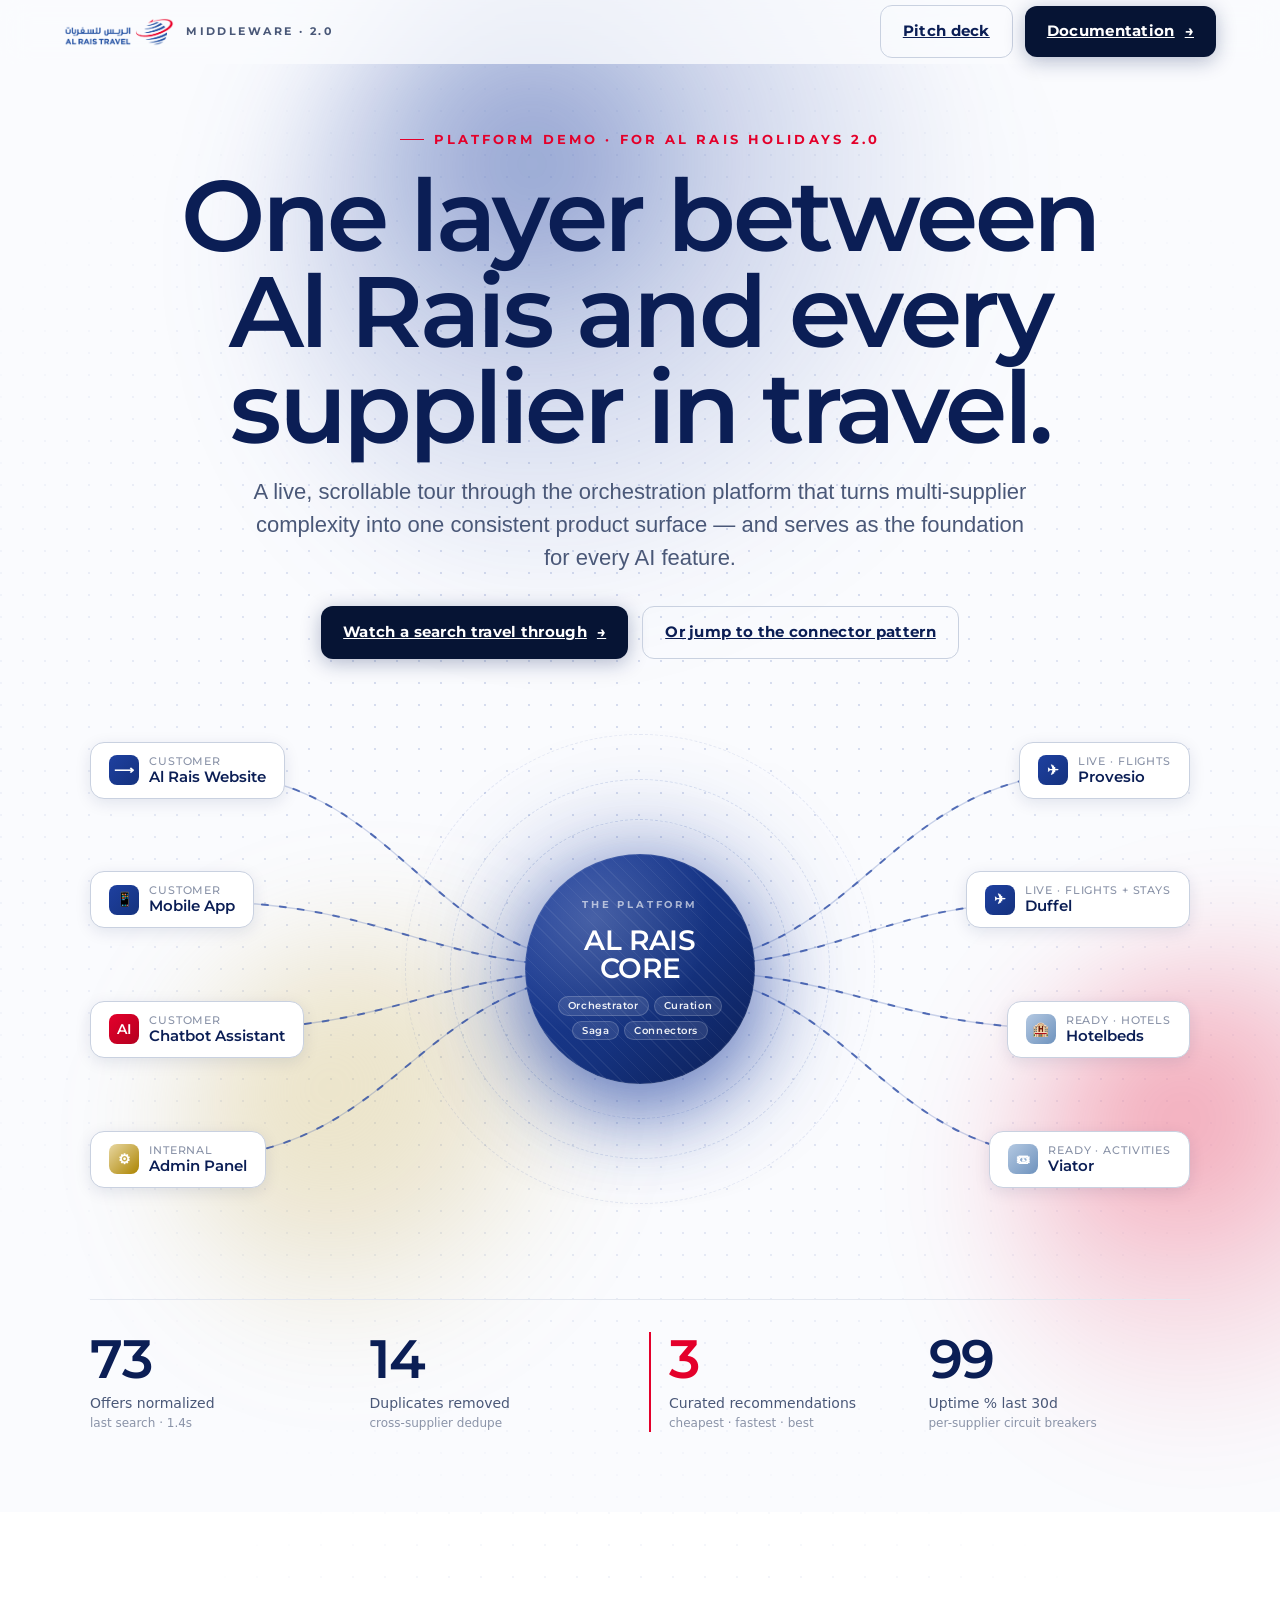
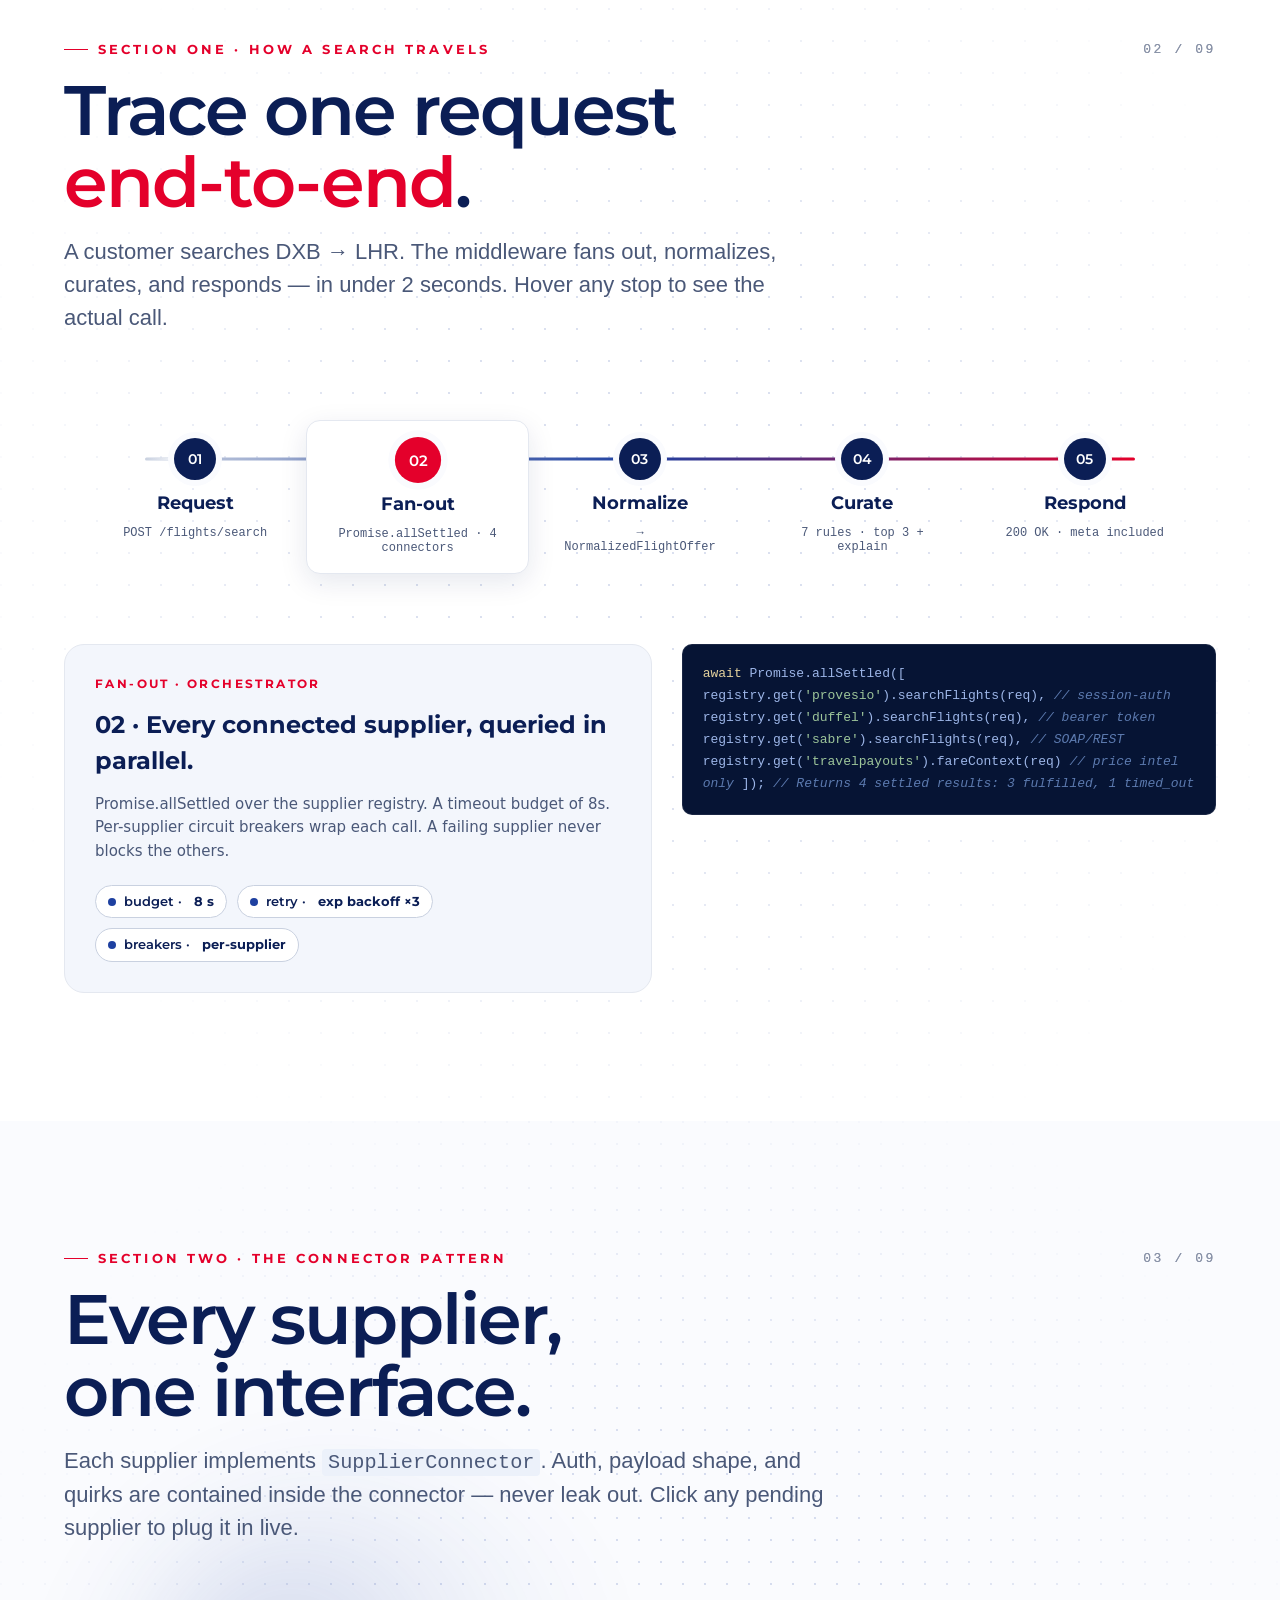
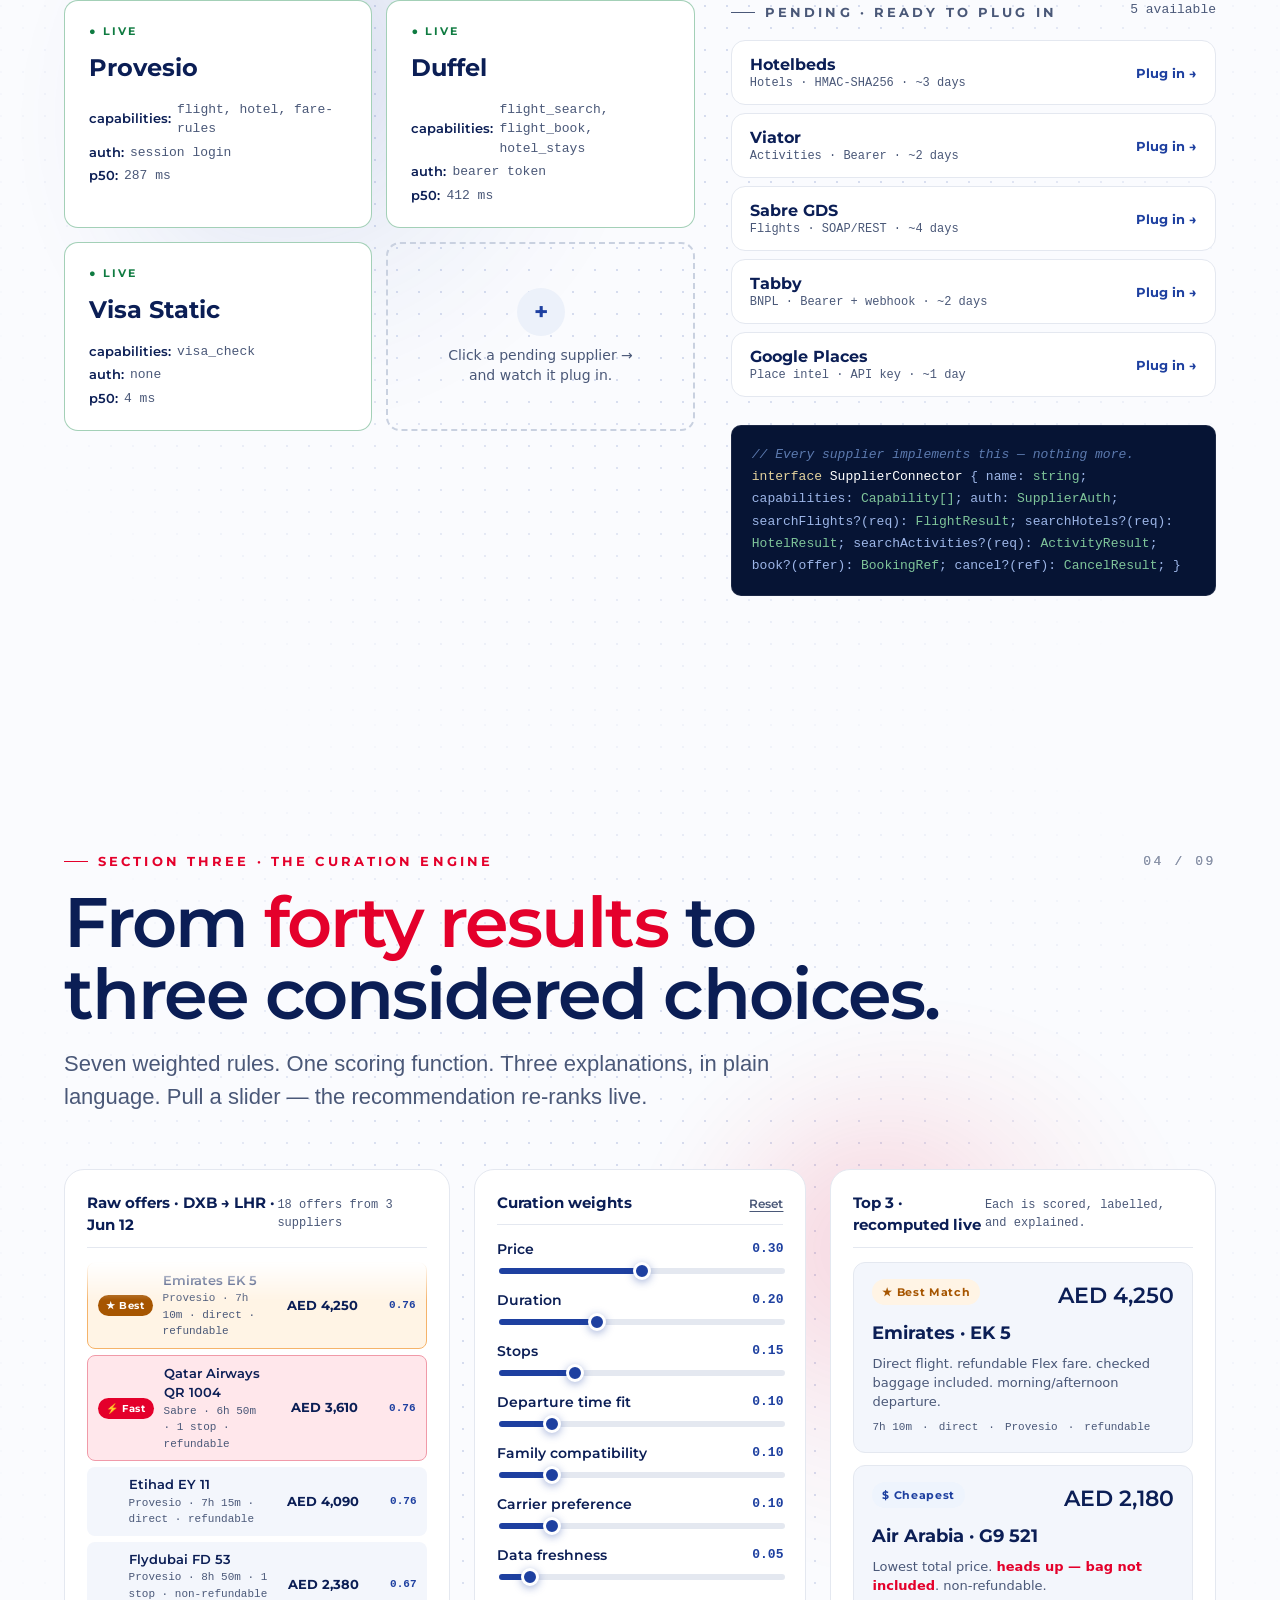
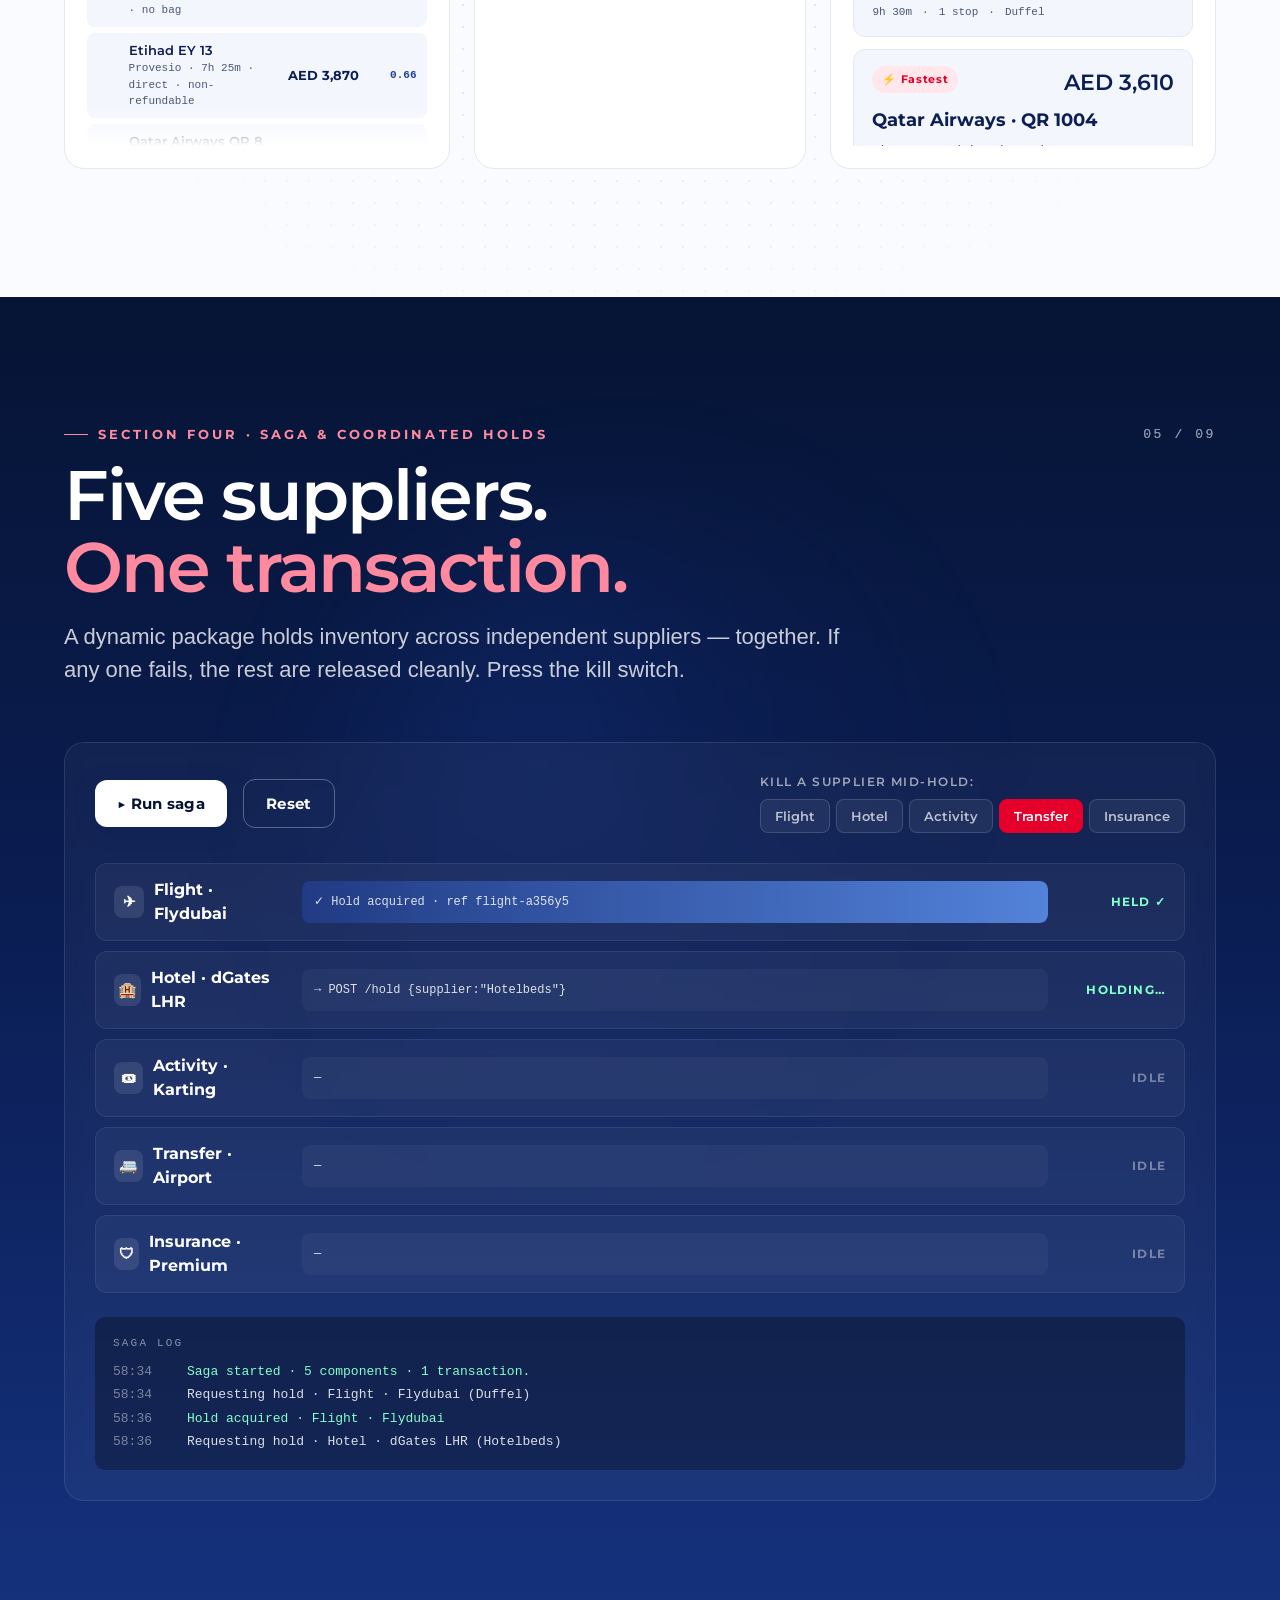
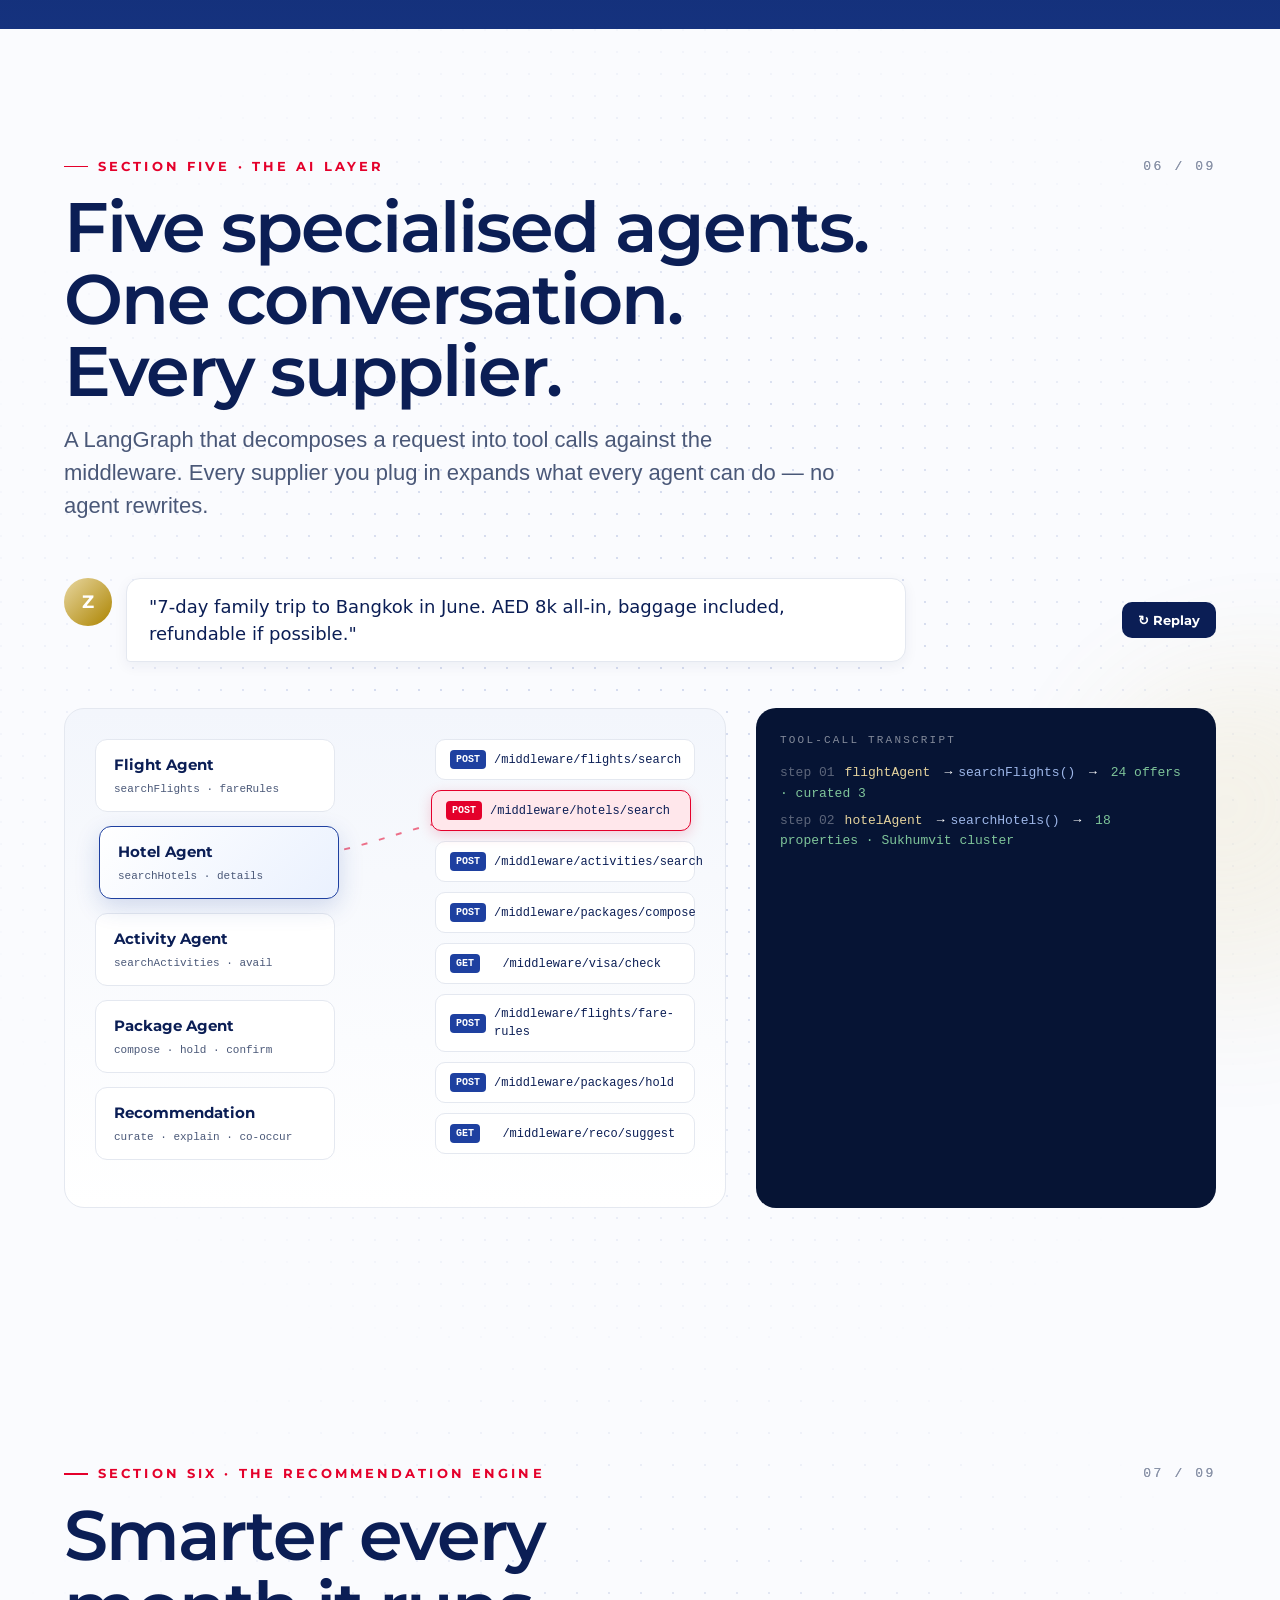
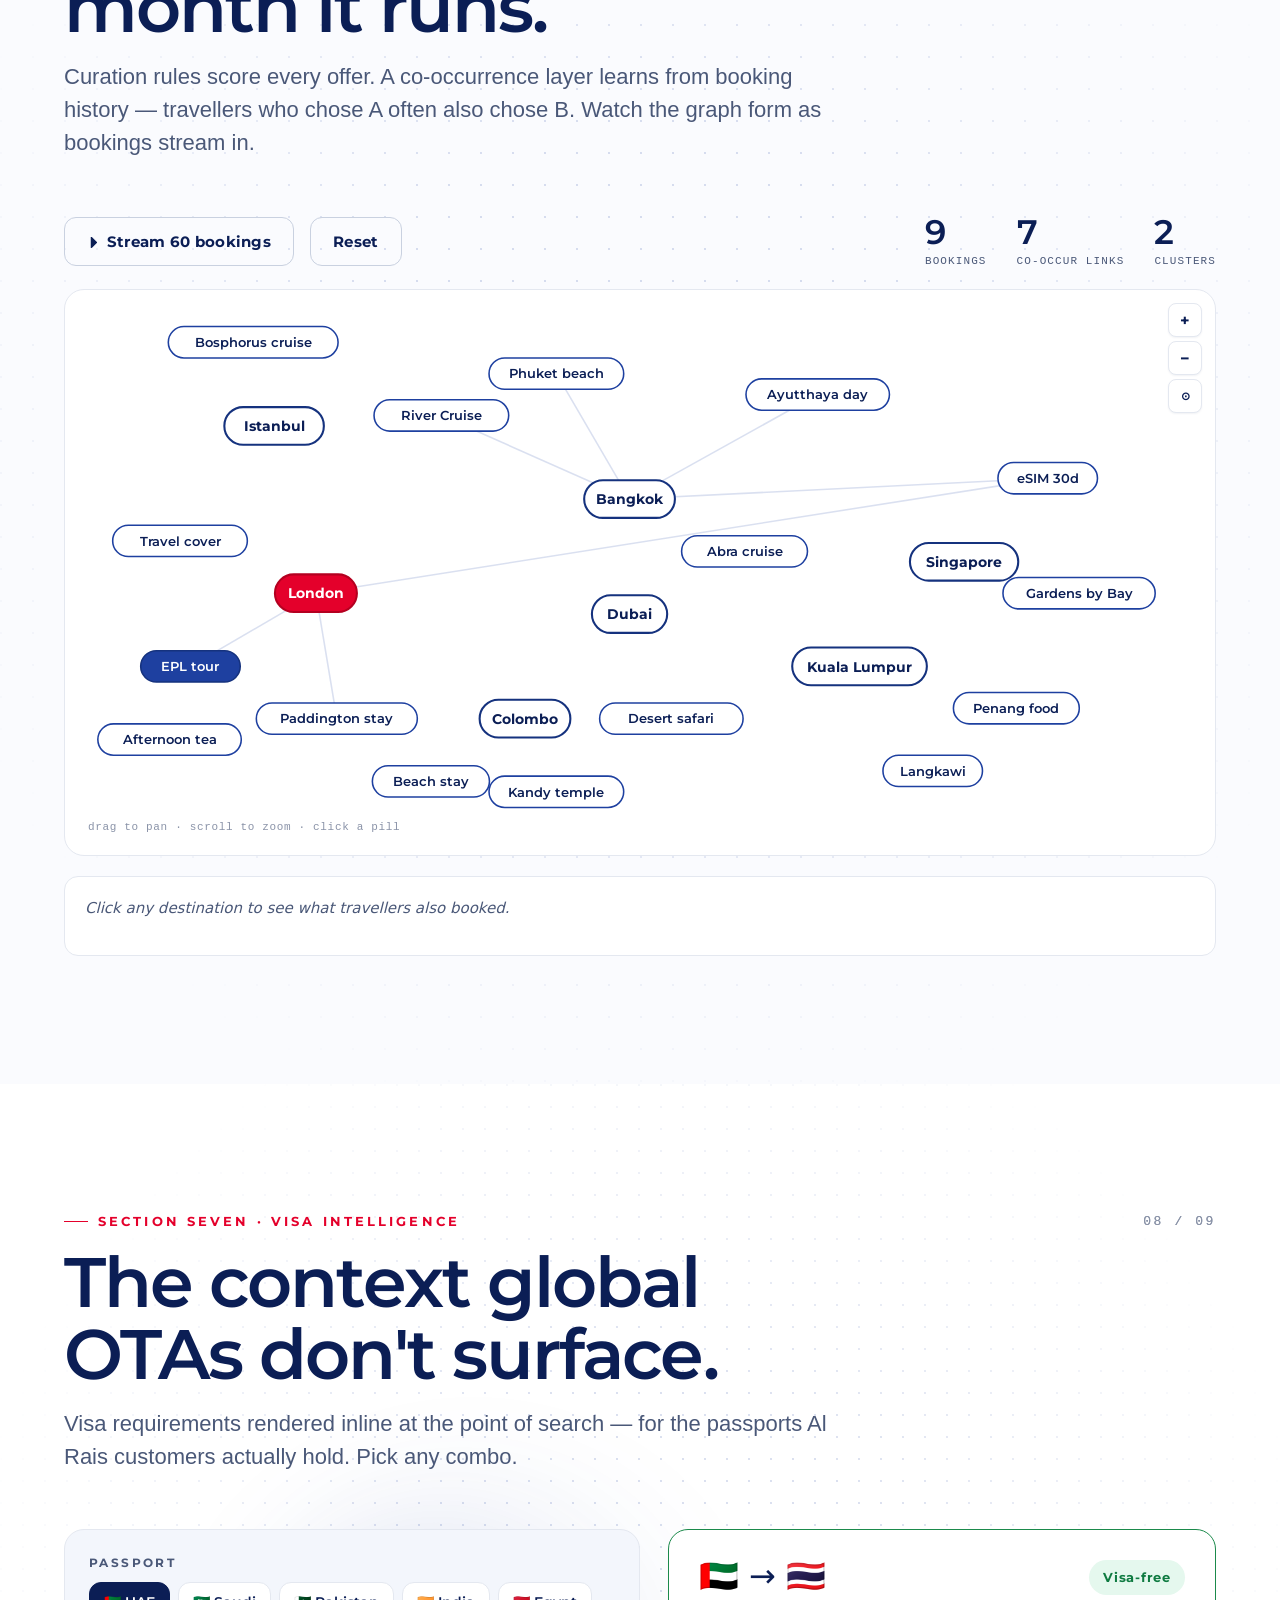
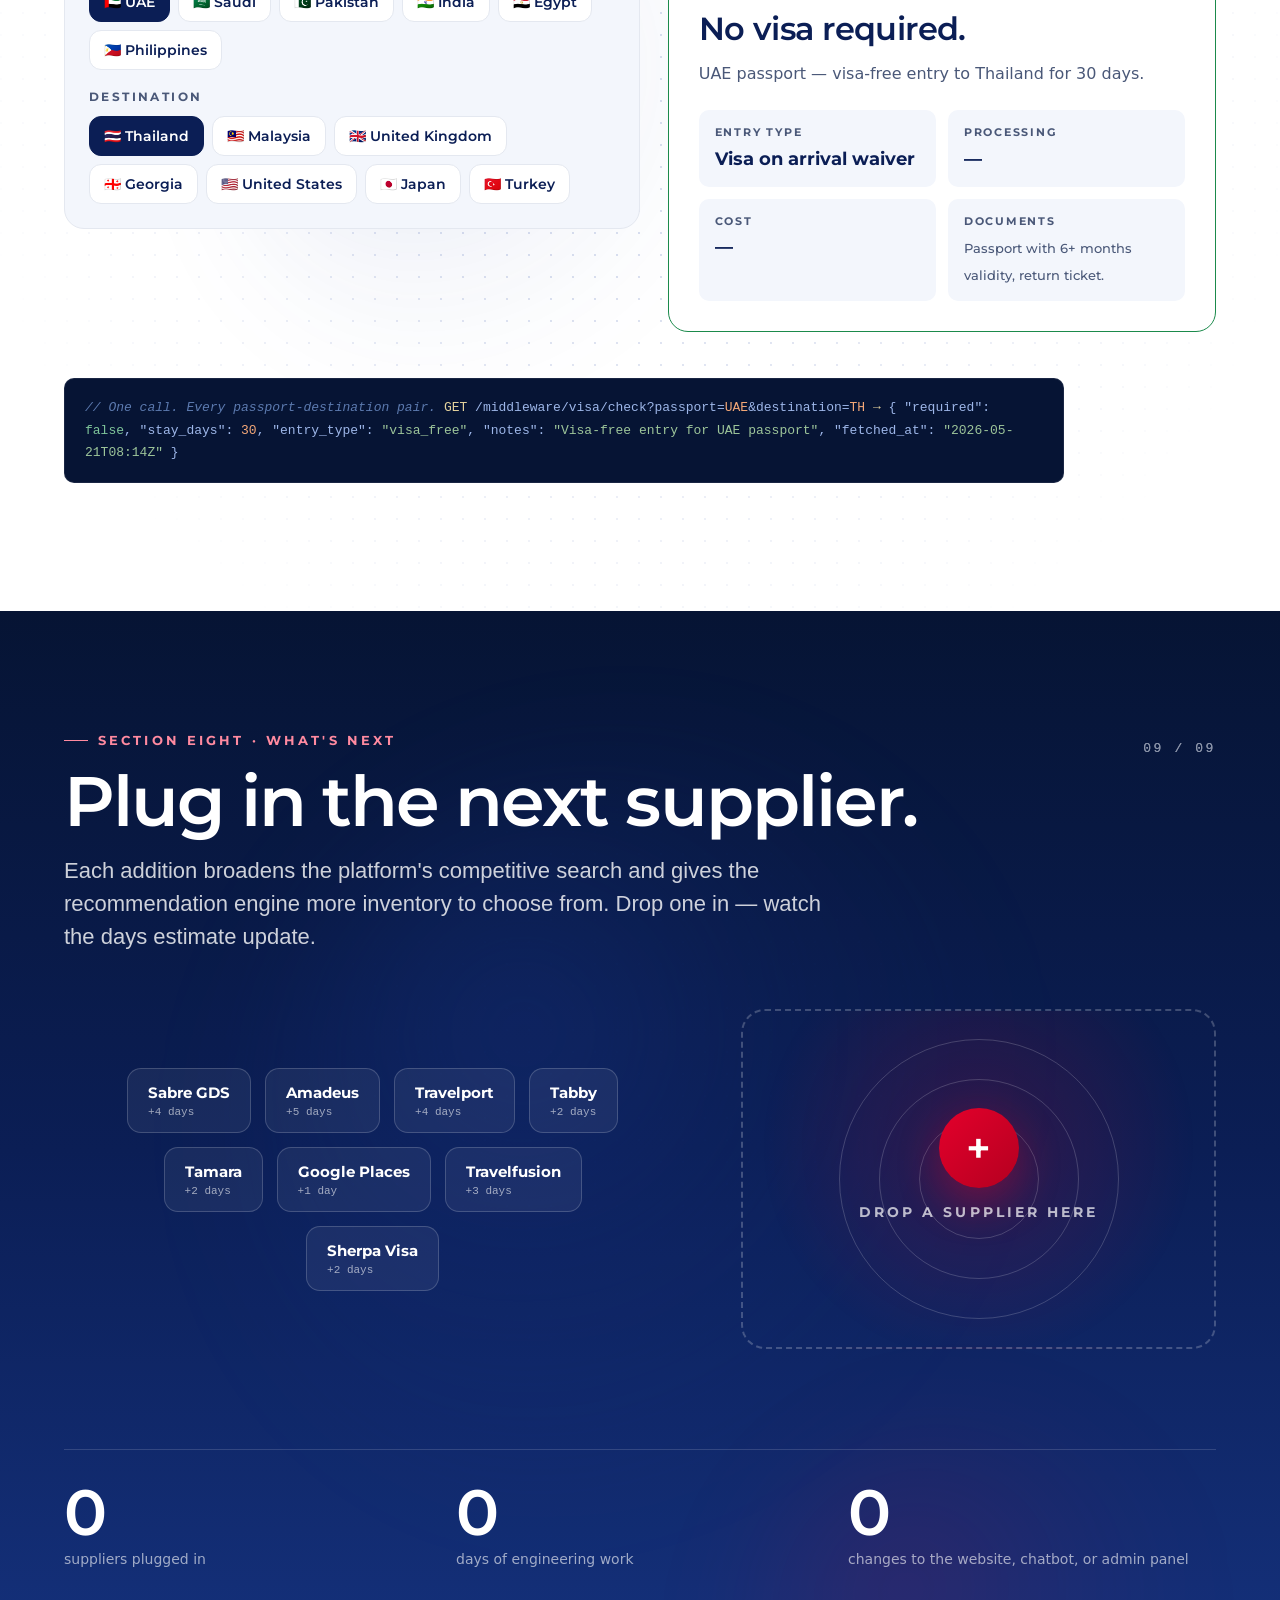
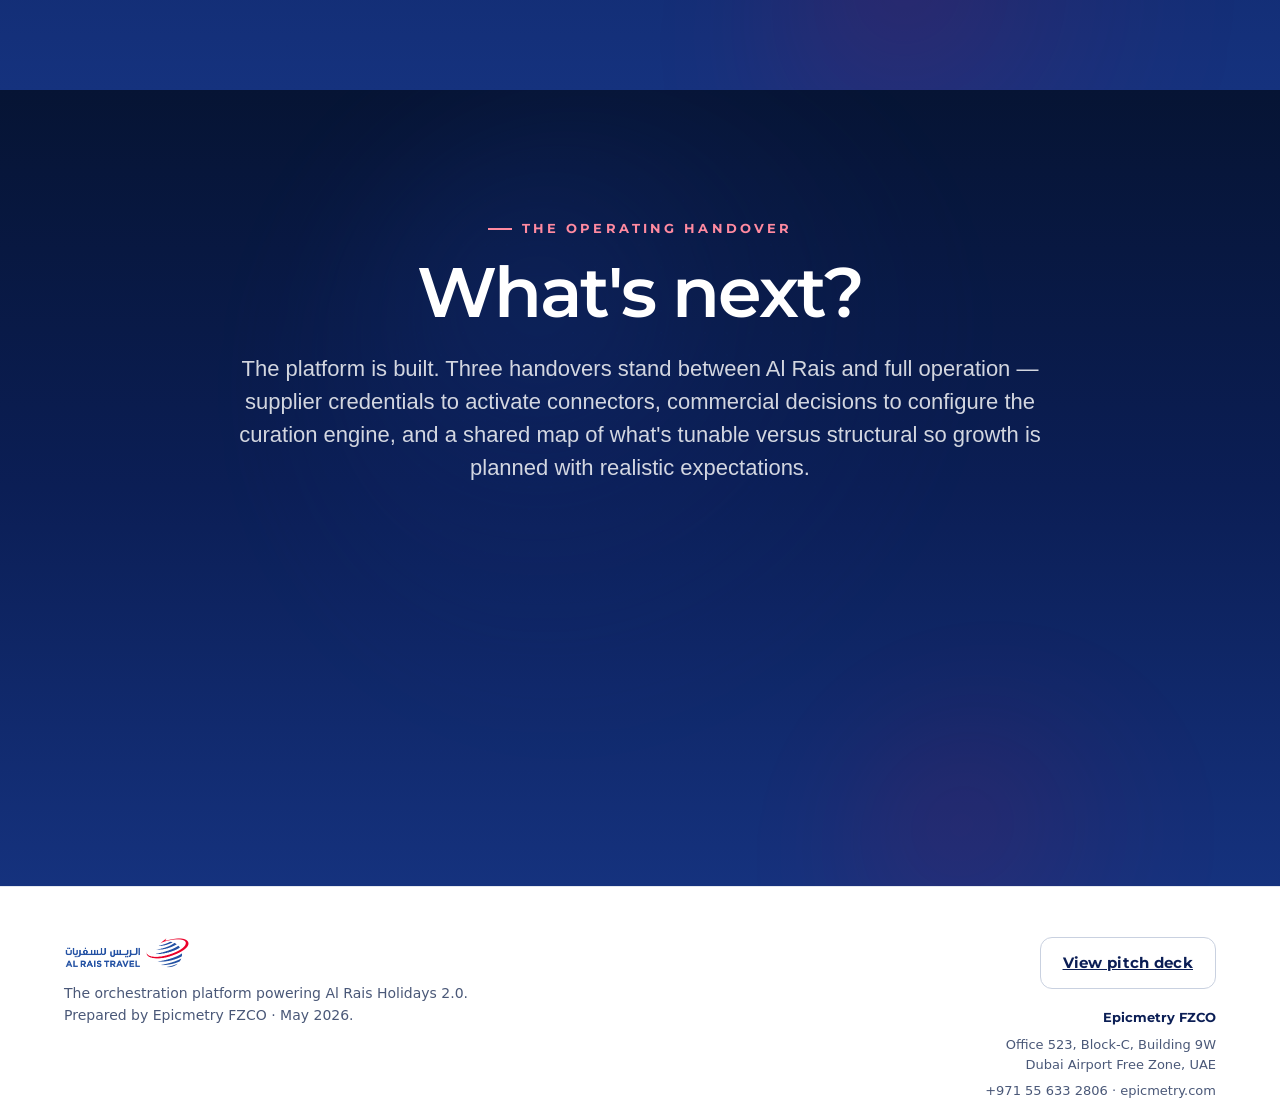
==== commit aa314c20: "AlRais-Core: add What's Next fold to homepage + companion brief page After Section 9 (closing), appe" ====
--- a/AlRais-Core/index.html
+++ b/AlRais-Core/index.html
@@ -608,6 +608,68 @@
   </div>
 </section>
 
+<!-- ============ WHAT'S NEXT FOLD ============ -->
+<section id="whats-next-fold" class="scene wn-fold scene--dark">
+  <div class="dot-grid" style="opacity:0.16;"></div>
+  <div class="glow-blob" style="width:680px;height:680px;left:50%;top:40%;transform:translate(-50%,-50%);opacity:0.45;"></div>
+  <div class="glow-blob red" style="width:380px;height:380px;right:6%;top:75%;opacity:0.32;"></div>
+  <div class="scene-inner" style="text-align:center;">
+    <div class="wn-fold-inner">
+      <span class="eyebrow" style="color:#ff8aa0;justify-content:center;">The operating handover</span>
+      <h2 class="h-display reveal" style="color:#fff;margin-top:18px;text-wrap:balance;">What's next?</h2>
+      <p class="lede reveal d1" style="color:rgba(255,255,255,0.82);margin:24px auto 0;max-width:820px;">
+        The platform is built. Three handovers stand between Al Rais and full operation — supplier credentials to activate connectors, commercial decisions to configure the curation engine, and a shared map of what's tunable versus structural so growth is planned with realistic expectations.
+      </p>
+      <div class="wn-cards reveal d2">
+        <div class="wn-mini">
+          <div class="wn-mini-num">01</div>
+          <div class="wn-mini-title">Supplier landscape</div>
+          <div class="wn-mini-sub">15 suppliers · 3 live · 12 awaiting credentials or registration</div>
+        </div>
+        <div class="wn-mini">
+          <div class="wn-mini-num">02</div>
+          <div class="wn-mini-title">Commercial decisions</div>
+          <div class="wn-mini-sub">10 decision areas · configurable from the admin panel</div>
+        </div>
+        <div class="wn-mini">
+          <div class="wn-mini-num">03</div>
+          <div class="wn-mini-title">Tunable vs structural</div>
+          <div class="wn-mini-sub">What takes minutes · what takes weeks</div>
+        </div>
+      </div>
+      <div class="wn-cta reveal d3">
+        <a href="webpage/whats-next.html" class="btn btn-primary" style="background:#fff;color:var(--ink-deep);">See the operating brief <span class="arrow">→</span></a>
+      </div>
+    </div>
+  </div>
+</section>
+
+<style>
+  .wn-fold{ padding-top:120px;padding-bottom:120px; }
+  .wn-fold-inner{ max-width:1080px;margin:0 auto; }
+  .wn-fold .eyebrow{ display:inline-flex; }
+  .wn-cards{ display:grid;grid-template-columns:repeat(3,1fr);gap:16px;margin:48px auto 0;max-width:980px; }
+  .wn-mini{
+    background:rgba(255,255,255,0.06);border:1px solid rgba(255,255,255,0.14);
+    border-radius:14px;padding:22px 24px;text-align:left;
+    transition:all var(--dur-base) var(--ease);
+  }
+  .wn-mini:hover{ background:rgba(255,255,255,0.10);border-color:rgba(255,255,255,0.26);transform:translateY(-2px); }
+  .wn-mini-num{
+    font-family:'Montserrat',sans-serif;font-weight:600;font-size:14px;
+    color:#ff8aa0;letter-spacing:0.18em;
+  }
+  .wn-mini-title{
+    font-family:'Montserrat',sans-serif;font-weight:600;font-size:20px;color:#fff;margin-top:8px;line-height:1.2;
+  }
+  .wn-mini-sub{
+    font-family:'JetBrains Mono',ui-monospace,monospace;font-size:12px;color:rgba(255,255,255,0.62);
+    margin-top:8px;line-height:1.5;
+  }
+  .wn-cta{ margin-top:40px; }
+  @media (max-width: 900px){ .wn-cards{ grid-template-columns:1fr; } }
+</style>
+
 <!-- ============ FOOTER ============ -->
 <footer class="footer">
   <div class="footer-inner">
